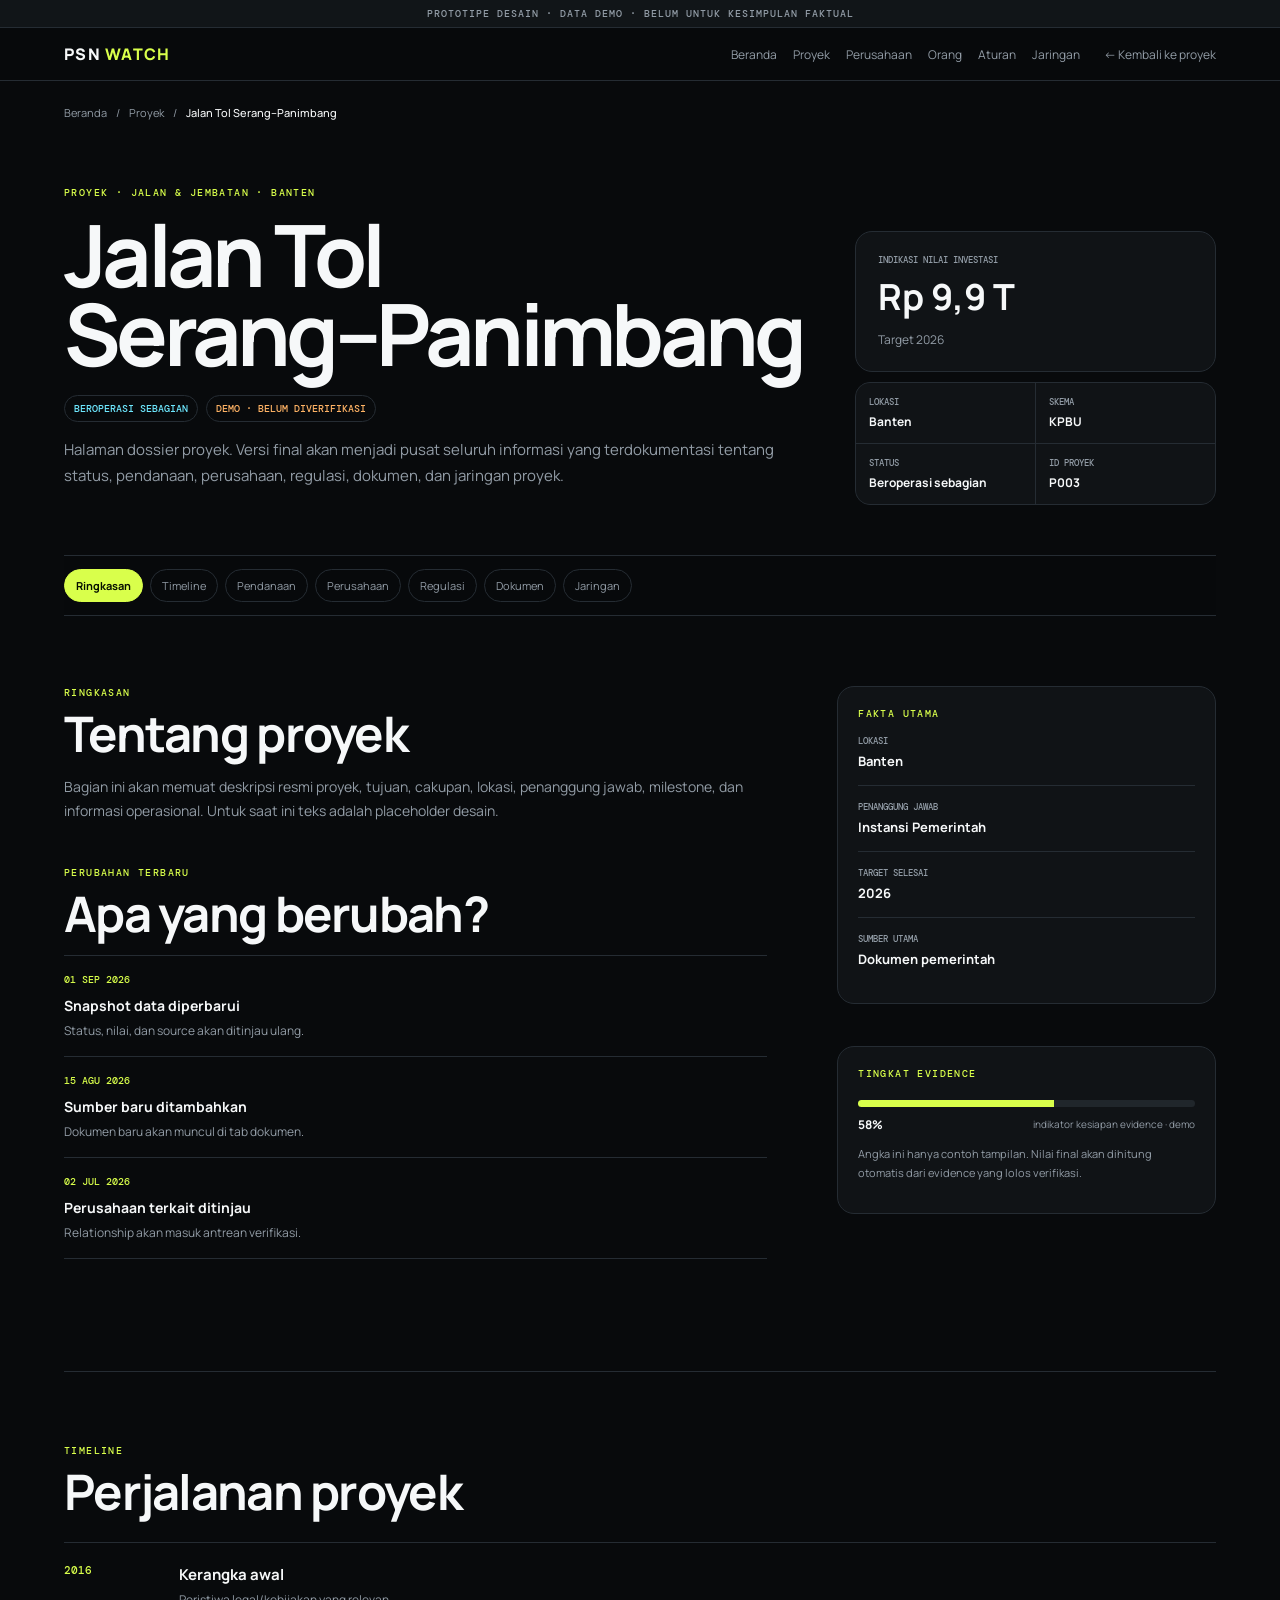
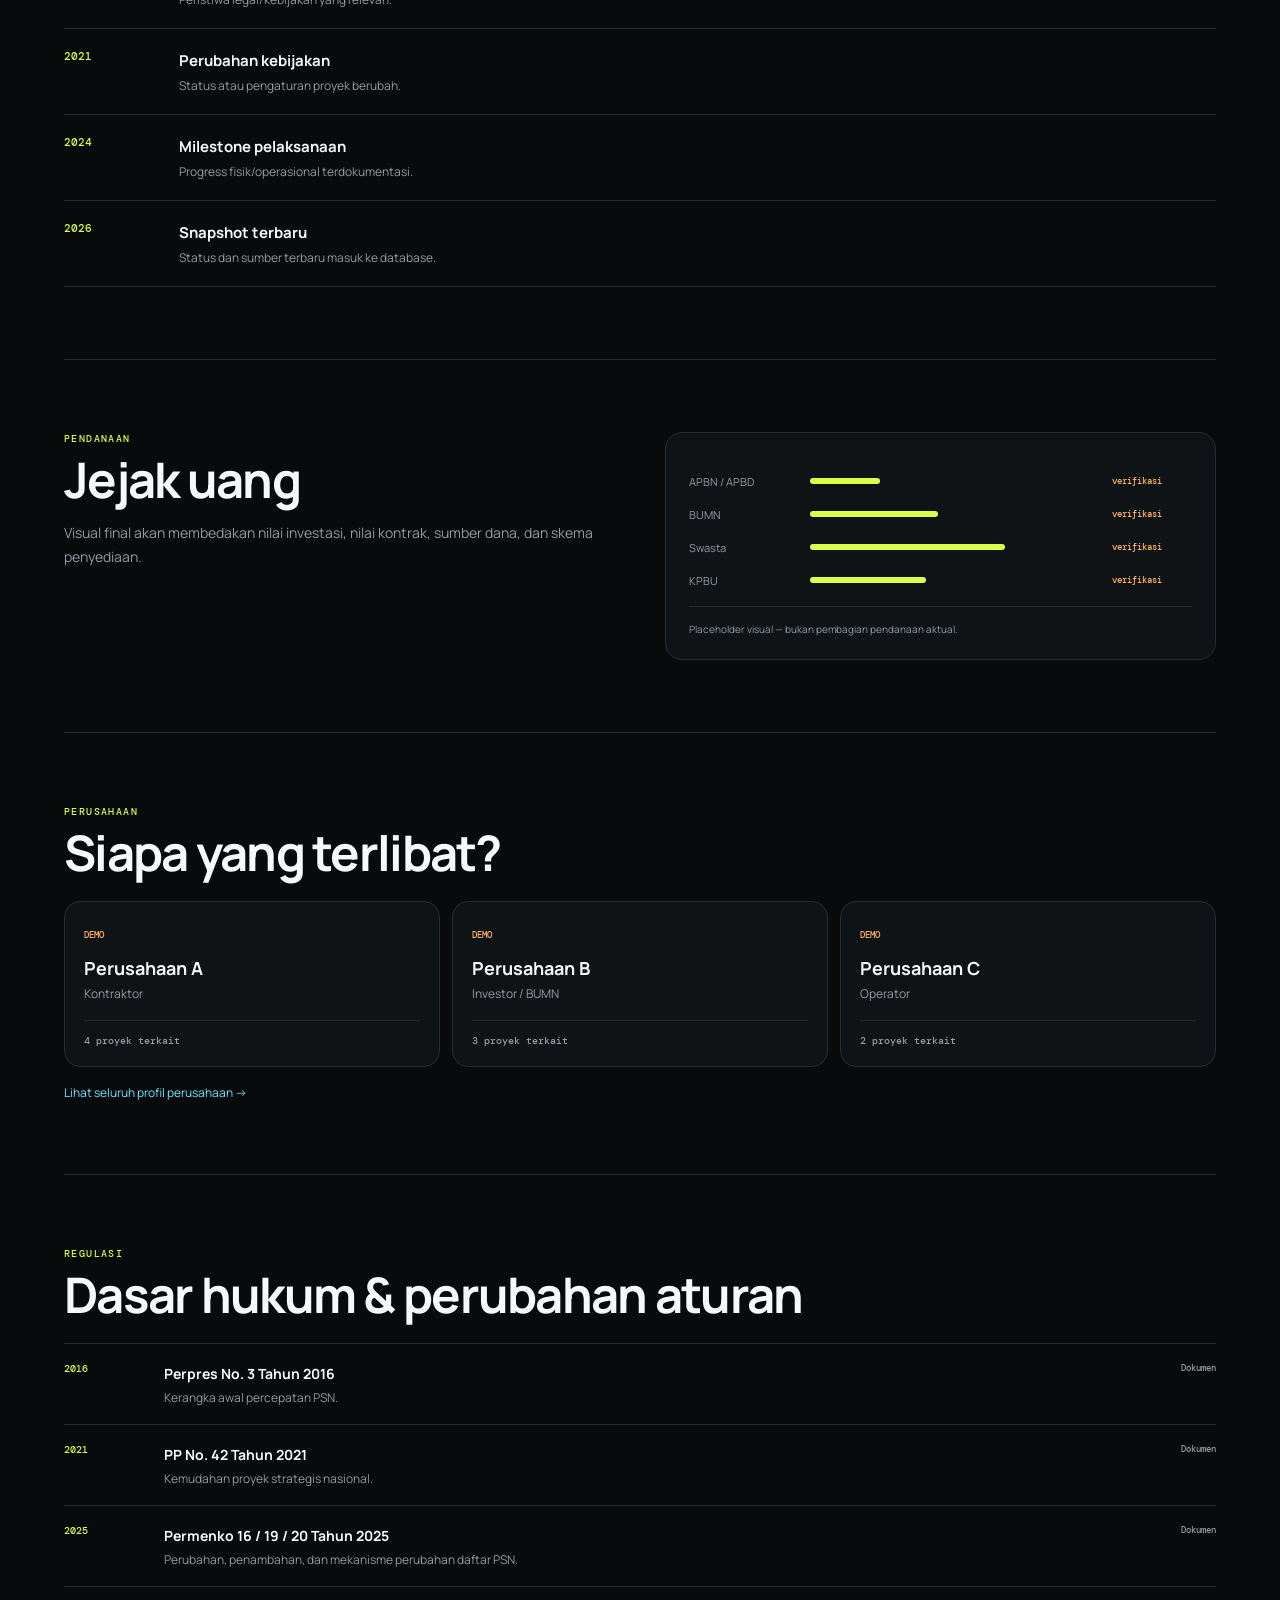
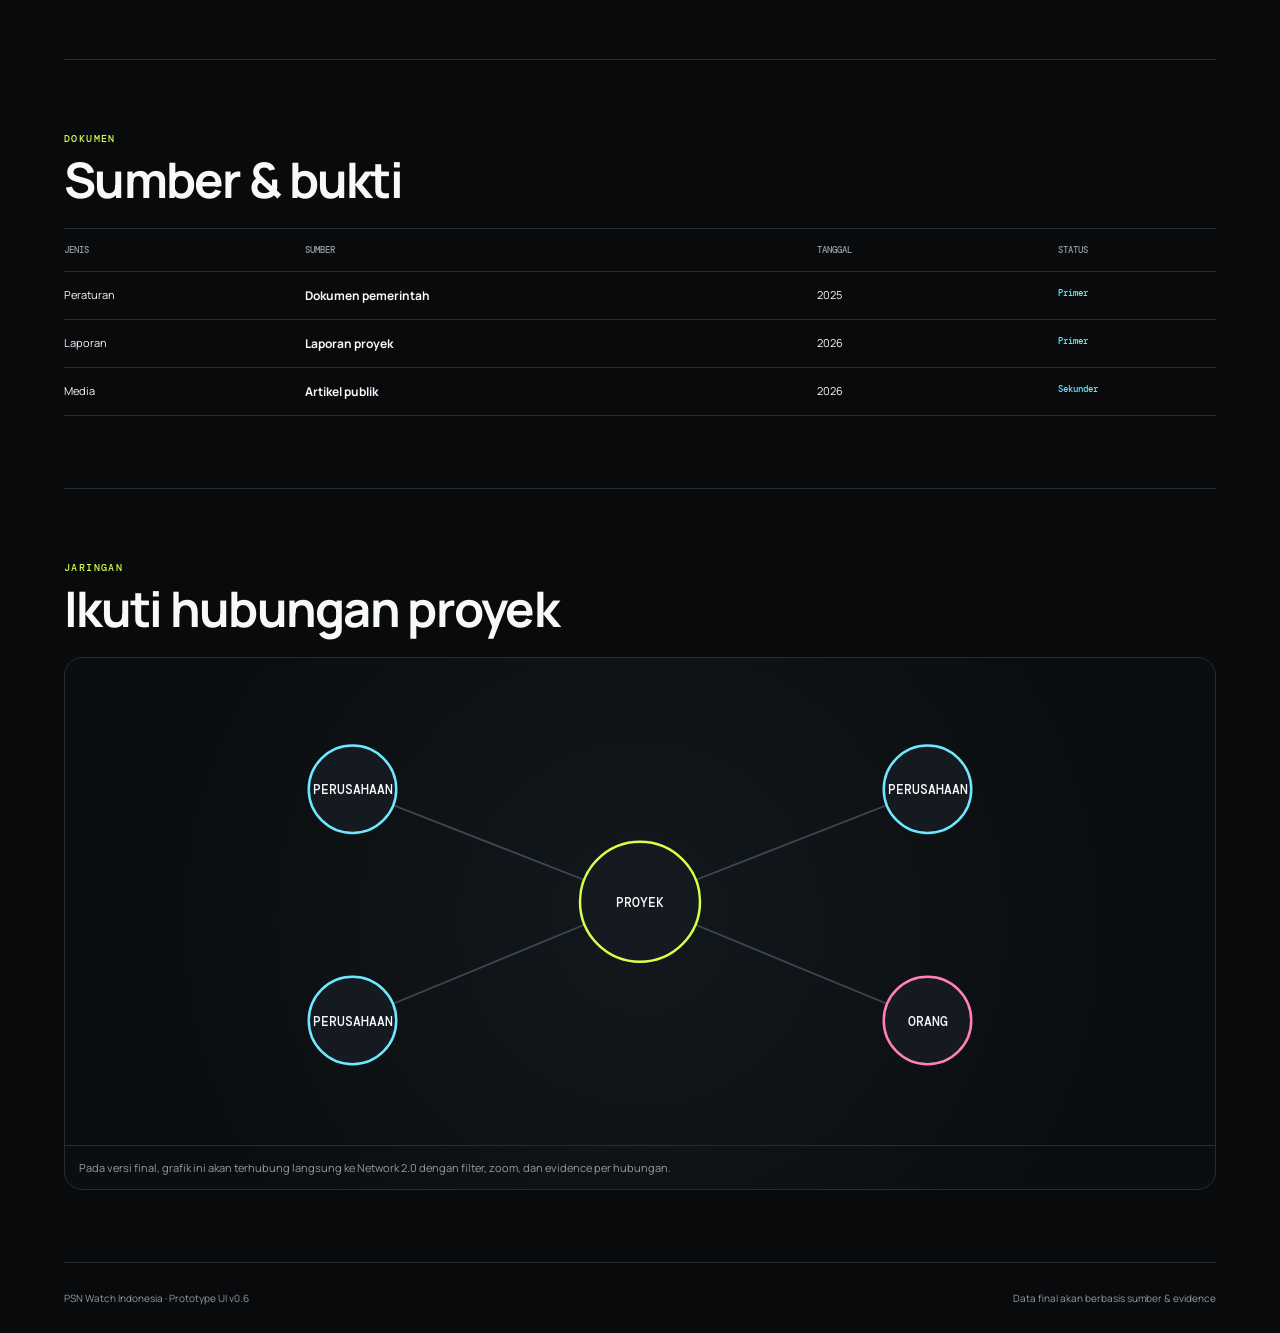
==== index.html @ a349ef34 "Add files via upload" ====
<!doctype html>
<html lang="id">
<head>
<meta charset="utf-8"><meta name="viewport" content="width=device-width,initial-scale=1">
<title>PSN Watch — Detail Proyek</title>
<link rel="stylesheet" href="styles.css">
</head>
<body>
<div class="demo-bar">PROTOTIPE DESAIN · DATA DEMO · BELUM UNTUK KESIMPULAN FAKTUAL</div>
<header class="topbar">
  <a class="brand" href="index.html">PSN <span>WATCH</span></a>
  <nav><a href="index.html">Beranda</a><a href="index.html#proyek">Proyek</a><a href="index.html#perusahaan">Perusahaan</a><a href="index.html#orang">Orang</a><a href="index.html#aturan">Aturan</a><a href="index.html#jaringan">Jaringan</a></nav>
  <a class="back-link" href="index.html#proyek">← Kembali ke proyek</a>
</header>

<main class="page">
  <div class="breadcrumbs"><a href="index.html">Beranda</a><span>/</span><a href="index.html#proyek">Proyek</a><span>/</span><b>Jalan Tol Serang–Panimbang</b></div>

  <section class="project-hero">
    <div class="project-hero-main">
      <div class="eyebrow">PROYEK · JALAN & JEMBATAN · BANTEN</div>
      <h1>Jalan Tol<br>Serang–Panimbang</h1>
      <div class="status-row"><span class="status">BEROPERASI SEBAGIAN</span><span class="verified-badge">DEMO · BELUM DIVERIFIKASI</span></div>
      <p>Halaman dossier proyek. Versi final akan menjadi pusat seluruh informasi yang terdokumentasi tentang status, pendanaan, perusahaan, regulasi, dokumen, dan jaringan proyek.</p>
    </div>
    <aside class="hero-side">
      <div class="hero-value"><small>INDIKASI NILAI INVESTASI</small><strong>Rp 9,9 T</strong><span>Target 2026</span></div>
      <div class="hero-mini-grid">
        <div><small>LOKASI</small><b>Banten</b></div>
        <div><small>SKEMA</small><b>KPBU</b></div>
        <div><small>STATUS</small><b>Beroperasi sebagian</b></div>
        <div><small>ID PROYEK</small><b>P003</b></div>
      </div>
    </aside>
  </section>

  <nav class="project-tabs" aria-label="Navigasi proyek">
    <a class="active" href="#ringkasan">Ringkasan</a>
    <a href="#timeline">Timeline</a>
    <a href="#uang">Pendanaan</a>
    <a href="#perusahaan">Perusahaan</a>
    <a href="#aturan">Regulasi</a>
    <a href="#dokumen">Dokumen</a>
    <a href="#jaringan">Jaringan</a>
  </nav>

  <section id="ringkasan" class="content-grid">
    <div>
      <section class="block">
        <div class="section-label">RINGKASAN</div>
        <h2>Tentang proyek</h2>
        <p class="muted">Bagian ini akan memuat deskripsi resmi proyek, tujuan, cakupan, lokasi, penanggung jawab, milestone, dan informasi operasional. Untuk saat ini teks adalah placeholder desain.</p>
      </section>
      <section class="block">
        <div class="section-label">PERUBAHAN TERBARU</div>
        <h2>Apa yang berubah?</h2>
        <div class="changes">
          <article><div class="date">01 SEP 2026</div><b>Snapshot data diperbarui</b><p>Status, nilai, dan source akan ditinjau ulang.</p></article>
          <article><div class="date">15 AGU 2026</div><b>Sumber baru ditambahkan</b><p>Dokumen baru akan muncul di tab dokumen.</p></article>
          <article><div class="date">02 JUL 2026</div><b>Perusahaan terkait ditinjau</b><p>Relationship akan masuk antrean verifikasi.</p></article>
        </div>
      </section>
    </div>
    <aside class="side-column">
      <section class="block compact">
        <div class="section-label">FAKTA UTAMA</div>
        <div class="fact"><small>LOKASI</small><b>Banten</b></div>
        <div class="fact"><small>PENANGGUNG JAWAB</small><b>Instansi Pemerintah</b></div>
        <div class="fact"><small>TARGET SELESAI</small><b>2026</b></div>
        <div class="fact"><small>SUMBER UTAMA</small><b>Dokumen pemerintah</b></div>
      </section>
      <section class="block compact">
        <div class="section-label">TINGKAT EVIDENCE</div>
        <div class="evidence-meter"><span style="width:58%"></span></div>
        <div class="meter-row"><b>58%</b><small>indikator kesiapan evidence · demo</small></div>
        <p class="muted tiny">Angka ini hanya contoh tampilan. Nilai final akan dihitung otomatis dari evidence yang lolos verifikasi.</p>
      </section>
    </aside>
  </section>

  <section id="timeline" class="wide-block">
    <div class="section-label">TIMELINE</div><h2>Perjalanan proyek</h2>
    <div class="timeline">
      <article><span>2016</span><div><b>Kerangka awal</b><p>Peristiwa legal/kebijakan yang relevan.</p></div></article>
      <article><span>2021</span><div><b>Perubahan kebijakan</b><p>Status atau pengaturan proyek berubah.</p></div></article>
      <article><span>2024</span><div><b>Milestone pelaksanaan</b><p>Progress fisik/operasional terdokumentasi.</p></div></article>
      <article><span>2026</span><div><b>Snapshot terbaru</b><p>Status dan sumber terbaru masuk ke database.</p></div></article>
    </div>
  </section>

  <section id="uang" class="wide-block two-col">
    <div><div class="section-label">PENDANAAN</div><h2>Jejak uang</h2><p class="muted">Visual final akan membedakan nilai investasi, nilai kontrak, sumber dana, dan skema penyediaan.</p></div>
    <div class="funding-card">
      <div class="funding-row"><span>APBN / APBD</span><i style="width:24%"></i><b>verifikasi</b></div>
      <div class="funding-row"><span>BUMN</span><i style="width:44%"></i><b>verifikasi</b></div>
      <div class="funding-row"><span>Swasta</span><i style="width:67%"></i><b>verifikasi</b></div>
      <div class="funding-row"><span>KPBU</span><i style="width:40%"></i><b>verifikasi</b></div>
      <div class="small-note">Placeholder visual — bukan pembagian pendanaan aktual.</div>
    </div>
  </section>

  <section id="perusahaan" class="wide-block">
    <div class="section-label">PERUSAHAAN</div><h2>Siapa yang terlibat?</h2>
    <div class="entity-grid">
      <article class="entity"><span>DEMO</span><h3>Perusahaan A</h3><p>Kontraktor</p><b>4 proyek terkait</b></article>
      <article class="entity"><span>DEMO</span><h3>Perusahaan B</h3><p>Investor / BUMN</p><b>3 proyek terkait</b></article>
      <article class="entity"><span>DEMO</span><h3>Perusahaan C</h3><p>Operator</p><b>2 proyek terkait</b></article>
    </div>
    <a class="inline-link" href="index.html#perusahaan">Lihat seluruh profil perusahaan →</a>
  </section>

  <section id="aturan" class="wide-block">
    <div class="section-label">REGULASI</div><h2>Dasar hukum & perubahan aturan</h2>
    <div class="law-list">
      <article><span>2016</span><div><b>Perpres No. 3 Tahun 2016</b><p>Kerangka awal percepatan PSN.</p></div><em>Dokumen</em></article>
      <article><span>2021</span><div><b>PP No. 42 Tahun 2021</b><p>Kemudahan proyek strategis nasional.</p></div><em>Dokumen</em></article>
      <article><span>2025</span><div><b>Permenko 16 / 19 / 20 Tahun 2025</b><p>Perubahan, penambahan, dan mekanisme perubahan daftar PSN.</p></div><em>Dokumen</em></article>
    </div>
  </section>

  <section id="dokumen" class="wide-block">
    <div class="section-label">DOKUMEN</div><h2>Sumber & bukti</h2>
    <div class="doc-table">
      <div class="doc-row head"><span>JENIS</span><span>SUMBER</span><span>TANGGAL</span><span>STATUS</span></div>
      <div class="doc-row"><span>Peraturan</span><b>Dokumen pemerintah</b><span>2025</span><em>Primer</em></div>
      <div class="doc-row"><span>Laporan</span><b>Laporan proyek</b><span>2026</span><em>Primer</em></div>
      <div class="doc-row"><span>Media</span><b>Artikel publik</b><span>2026</span><em>Sekunder</em></div>
    </div>
  </section>

  <section id="jaringan" class="wide-block">
    <div class="section-label">JARINGAN</div><h2>Ikuti hubungan proyek</h2>
    <div class="network-mini">
      <svg viewBox="0 0 920 390">
        <line x1="460" y1="195" x2="230" y2="105"/><line x1="460" y1="195" x2="690" y2="105"/>
        <line x1="460" y1="195" x2="230" y2="290"/><line x1="460" y1="195" x2="690" y2="290"/>
        <circle class="n project" cx="460" cy="195" r="48"/><circle class="n company" cx="230" cy="105" r="35"/><circle class="n company" cx="690" cy="105" r="35"/><circle class="n company" cx="230" cy="290" r="35"/><circle class="n person" cx="690" cy="290" r="35"/>
        <text x="460" y="199">PROYEK</text><text x="230" y="109">PERUSAHAAN</text><text x="690" y="109">PERUSAHAAN</text><text x="230" y="294">PERUSAHAAN</text><text x="690" y="294">ORANG</text>
      </svg>
      <div class="network-caption">Pada versi final, grafik ini akan terhubung langsung ke Network 2.0 dengan filter, zoom, dan evidence per hubungan.</div>
    </div>
  </section>
</main>

<footer><span>PSN Watch Indonesia · Prototype UI v0.6</span><span>Data final akan berbasis sumber & evidence</span></footer>

<script>
document.querySelectorAll('.project-tabs a').forEach(a=>a.addEventListener('click',()=>document.querySelectorAll('.project-tabs a').forEach(x=>x.classList.remove('active')));
</script>
</body>
</html>
---- styles.css ----
@import url('https://fonts.googleapis.com/css2?family=DM+Mono:wght@400;500&family=Manrope:wght@400;500;600;700;800&display=swap');
:root{--bg:#080a0c;--panel:#101316;--panel2:#15191d;--text:#f6f8f9;--muted:#929ca6;--line:#252c33;--accent:#d9ff4b;--cyan:#6ee8ff;--orange:#ffb365;--pink:#ff81b8}
*{box-sizing:border-box}html{scroll-behavior:smooth}body{margin:0;background:var(--bg);color:var(--text);font-family:Manrope,system-ui,sans-serif}.demo-bar{text-align:center;padding:7px 12px;background:#111518;color:var(--muted);font:500 10px "DM Mono",monospace;letter-spacing:.1em;border-bottom:1px solid var(--line)}
a{color:inherit;text-decoration:none}.topbar{position:sticky;top:0;z-index:30;display:flex;align-items:center;gap:24px;padding:15px 5vw;border-bottom:1px solid var(--line);background:rgba(8,10,12,.95);backdrop-filter:blur(12px)}.brand{font-weight:800;letter-spacing:.08em;margin-right:auto}.brand span{color:var(--accent)}nav{display:flex;gap:16px;color:var(--muted);font-size:12px}.back-link{color:var(--muted);font-size:12px}.back-link:hover{color:var(--text)}
.page{max-width:1280px;margin:0 auto;padding:0 5vw}.breadcrumbs{display:flex;gap:9px;align-items:center;padding:24px 0;color:var(--muted);font-size:11px}.breadcrumbs b{color:var(--text);font-weight:500}
.eyebrow,.section-label{font:500 10px "DM Mono",monospace;letter-spacing:.14em;color:var(--accent);text-transform:uppercase}.project-hero{display:grid;grid-template-columns:1.35fr .65fr;gap:40px;padding:42px 0 50px;border-bottom:1px solid var(--line)}.project-hero h1{font-size:clamp(48px,7vw,86px);line-height:.92;letter-spacing:-.055em;margin:16px 0 22px}.project-hero-main>p{max-width:720px;color:var(--muted);line-height:1.75;font-size:15px}.status-row{display:flex;gap:8px;flex-wrap:wrap}.status,.verified-badge{padding:6px 9px;border:1px solid var(--line);border-radius:999px;font:500 10px "DM Mono",monospace}.status{color:var(--cyan)}.verified-badge{color:var(--orange)}.hero-side{align-self:end}.hero-value{background:var(--panel);border:1px solid var(--line);padding:22px;border-radius:17px}.hero-value small,.hero-mini-grid small{display:block;color:var(--muted);font:500 9px "DM Mono",monospace}.hero-value strong{display:block;font-size:36px;margin:6px 0}.hero-value span{color:var(--muted);font-size:12px}.hero-mini-grid{display:grid;grid-template-columns:1fr 1fr;gap:1px;margin-top:10px;background:var(--line);border:1px solid var(--line);border-radius:15px;overflow:hidden}.hero-mini-grid div{background:var(--panel);padding:13px}.hero-mini-grid b{display:block;margin-top:5px;font-size:12px}
.project-tabs{position:sticky;top:56px;z-index:20;display:flex;gap:7px;overflow:auto;padding:13px 0;background:rgba(8,10,12,.94);border-bottom:1px solid var(--line);backdrop-filter:blur(10px)}.project-tabs a{padding:8px 11px;border:1px solid var(--line);border-radius:999px;color:var(--muted);font-size:11px;white-space:nowrap}.project-tabs a:hover,.project-tabs a.active{background:var(--accent);border-color:var(--accent);color:#071000;font-weight:700}
.content-grid{display:grid;grid-template-columns:1.3fr .7fr;gap:70px;padding:70px 0;border-bottom:1px solid var(--line)}.block{margin-bottom:42px}.block h2,.wide-block h2{font-size:clamp(29px,4vw,49px);line-height:1;letter-spacing:-.035em;margin:10px 0 17px}.muted{color:var(--muted);line-height:1.75;font-size:14px}.compact{border:1px solid var(--line);background:var(--panel);border-radius:17px;padding:20px}.fact{padding:15px 0;border-bottom:1px solid var(--line)}.fact:last-child{border-bottom:0}.fact small{display:block;color:var(--muted);font:500 9px "DM Mono",monospace}.fact b{display:block;margin-top:5px;font-size:13px}.evidence-meter{height:7px;background:#20262b;border-radius:999px;overflow:hidden;margin-top:20px}.evidence-meter span{display:block;height:100%;background:var(--accent)}.meter-row{display:flex;justify-content:space-between;align-items:center;margin-top:9px}.meter-row b{font-size:12px}.meter-row small{color:var(--muted);font-size:10px}.tiny{font-size:11px}
.changes{border-top:1px solid var(--line)}.changes article{padding:17px 0;border-bottom:1px solid var(--line)}.date{font:500 10px "DM Mono",monospace;color:var(--accent);margin-bottom:8px}.changes b{font-size:14px}.changes p{margin:6px 0 0;color:var(--muted);font-size:12px}
.wide-block{padding:72px 0;border-bottom:1px solid var(--line)}.two-col{display:grid;grid-template-columns:1fr 1fr;gap:50px}.timeline{border-top:1px solid var(--line);margin-top:26px}.timeline article{display:grid;grid-template-columns:95px 1fr;gap:20px;padding:20px 0;border-bottom:1px solid var(--line)}.timeline article>span{color:var(--accent);font:500 11px "DM Mono",monospace}.timeline b{font-size:15px}.timeline p{color:var(--muted);font-size:12px;margin:6px 0 0}
.funding-card{border:1px solid var(--line);background:var(--panel);border-radius:17px;padding:23px}.funding-row{display:grid;grid-template-columns:110px 1fr 80px;align-items:center;gap:11px;margin:18px 0;font-size:11px}.funding-row span{color:var(--muted)}.funding-row i{height:6px;background:var(--accent);border-radius:99px}.funding-row b{color:var(--orange);font:500 9px "DM Mono",monospace}.small-note{padding-top:15px;border-top:1px solid var(--line);color:var(--muted);font-size:10px}
.entity-grid{display:grid;grid-template-columns:repeat(3,1fr);gap:12px;margin-top:24px}.entity{border:1px solid var(--line);background:var(--panel);border-radius:16px;padding:19px}.entity>span{color:var(--orange);font:500 9px "DM Mono",monospace}.entity h3{font-size:18px;margin:13px 0 5px}.entity p{color:var(--muted);font-size:12px;margin:0}.entity>b{display:block;margin-top:18px;padding-top:13px;border-top:1px solid var(--line);font:500 10px "DM Mono",monospace;color:var(--muted)}.inline-link{display:inline-block;margin-top:17px;color:var(--cyan);font-size:12px}
.law-list{border-top:1px solid var(--line);margin-top:24px}.law-list article{display:grid;grid-template-columns:80px 1fr auto;gap:20px;padding:18px 0;border-bottom:1px solid var(--line);align-items:start}.law-list article>span{color:var(--accent);font:500 10px "DM Mono",monospace}.law-list b{font-size:14px}.law-list p{color:var(--muted);font-size:12px;margin:5px 0 0}.law-list em{font:500 9px "DM Mono",monospace;color:var(--muted);font-style:normal}
.doc-table{margin-top:24px;border-top:1px solid var(--line)}.doc-row{display:grid;grid-template-columns:1fr 2.2fr 1fr .7fr;gap:15px;padding:15px 0;border-bottom:1px solid var(--line);font-size:11px}.doc-row.head{font:500 9px "DM Mono",monospace;color:var(--muted)}.doc-row b{font-size:12px}.doc-row em{font:500 9px "DM Mono",monospace;color:var(--cyan);font-style:normal}
.network-mini{margin-top:24px;position:relative;background:radial-gradient(circle at center,#13181d,#0b0e10 72%);border:1px solid var(--line);border-radius:18px;overflow:hidden}.network-mini svg{width:100%;display:block}.network-mini line{stroke:#3b464f;stroke-width:1.5}.network-mini .n{fill:#141a1f;stroke-width:2}.network-mini .project{stroke:var(--accent)}.network-mini .company{stroke:var(--cyan)}.network-mini .person{stroke:var(--pink)}.network-mini text{fill:var(--text);text-anchor:middle;font:500 10px "DM Mono",monospace}.network-caption{border-top:1px solid var(--line);padding:14px;color:var(--muted);font-size:11px}
footer{display:flex;justify-content:space-between;gap:20px;padding:28px 5vw;color:var(--muted);font-size:10px}
dialog{width:min(900px,92vw)}
@media(max-width:1000px){nav{display:none}.project-hero,.content-grid,.two-col{grid-template-columns:1fr}.entity-grid{grid-template-columns:1fr 1fr}.hero-side{max-width:620px}}
@media(max-width:680px){.topbar{padding:14px 4vw}.page{padding:0 4vw}.project-hero h1{font-size:54px}.hero-mini-grid{grid-template-columns:1fr 1fr}.entity-grid{grid-template-columns:1fr}.law-list article{grid-template-columns:65px 1fr}.law-list em{display:none}.doc-row{grid-template-columns:1fr 1.6fr .7fr}.doc-row span:last-of-type,.doc-row em{display:none}.timeline article{grid-template-columns:65px 1fr}footer{flex-direction:column}.project-tabs{top:52px}}
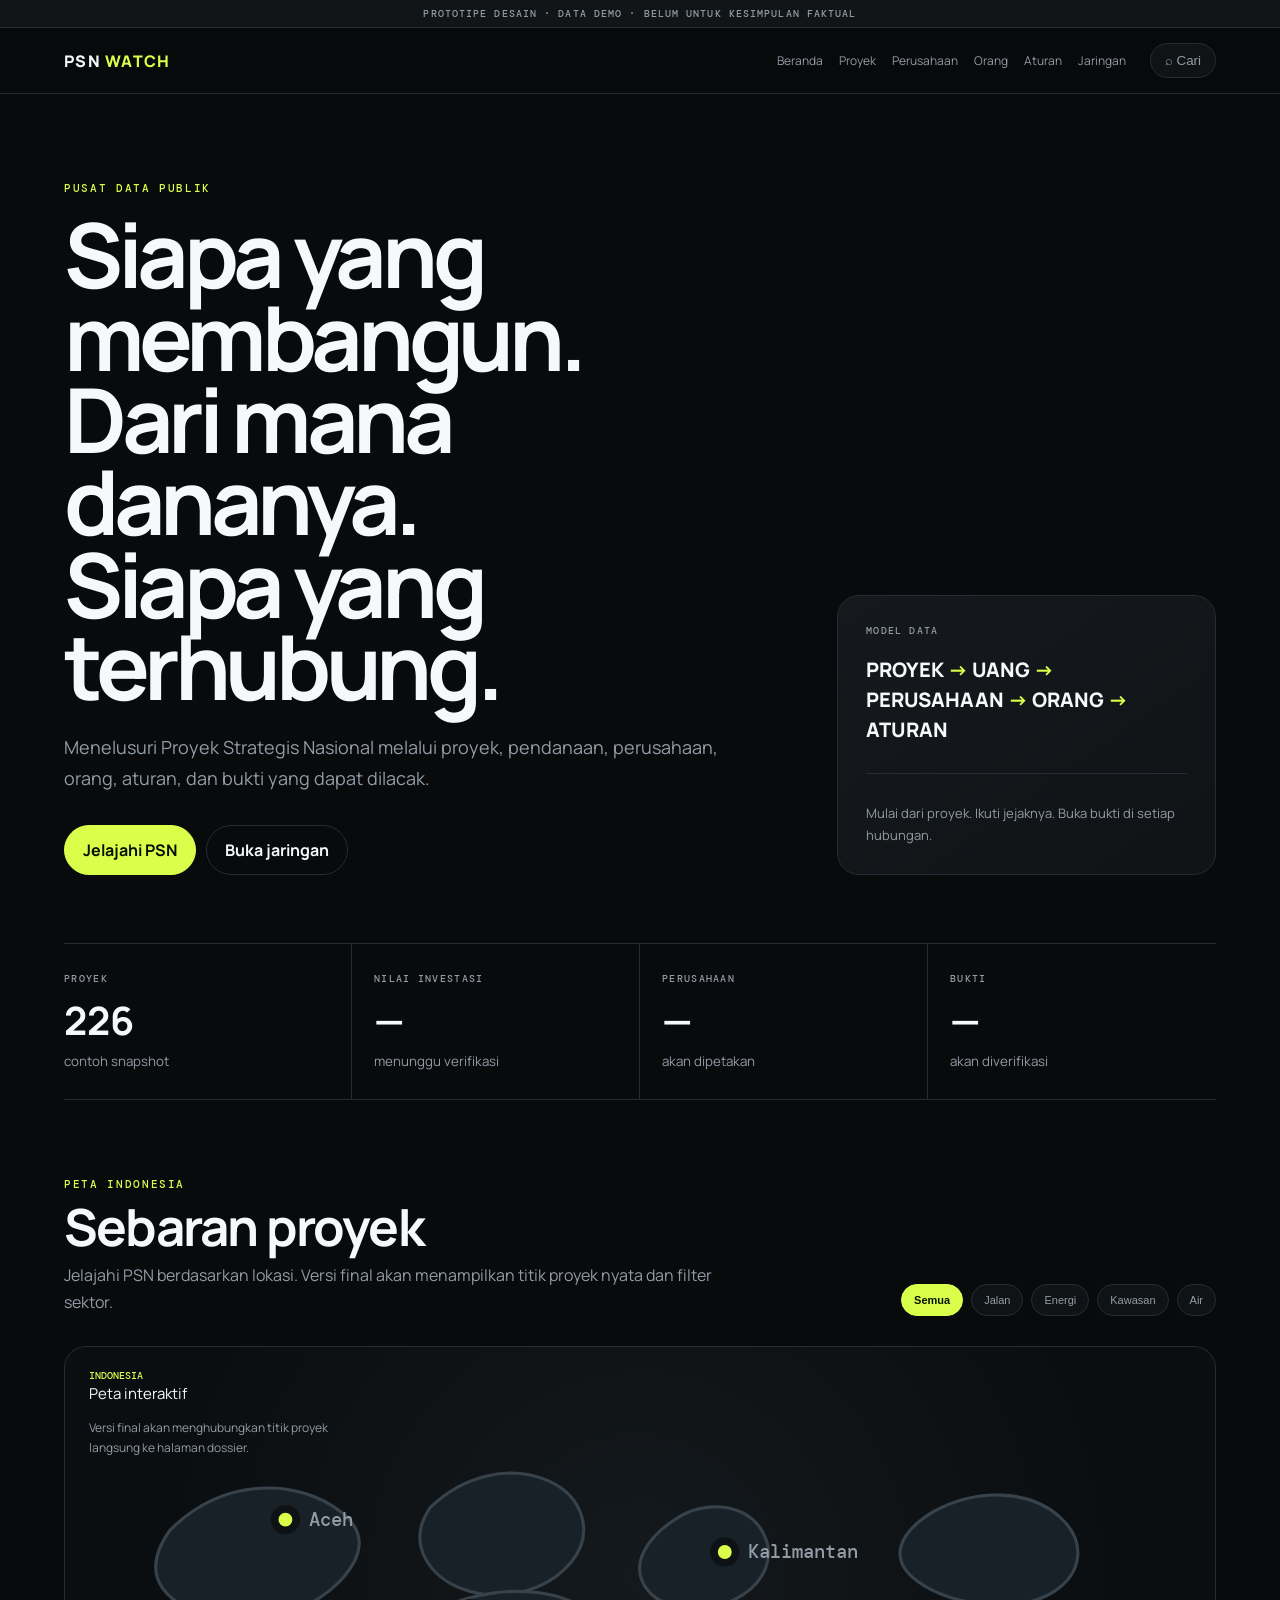
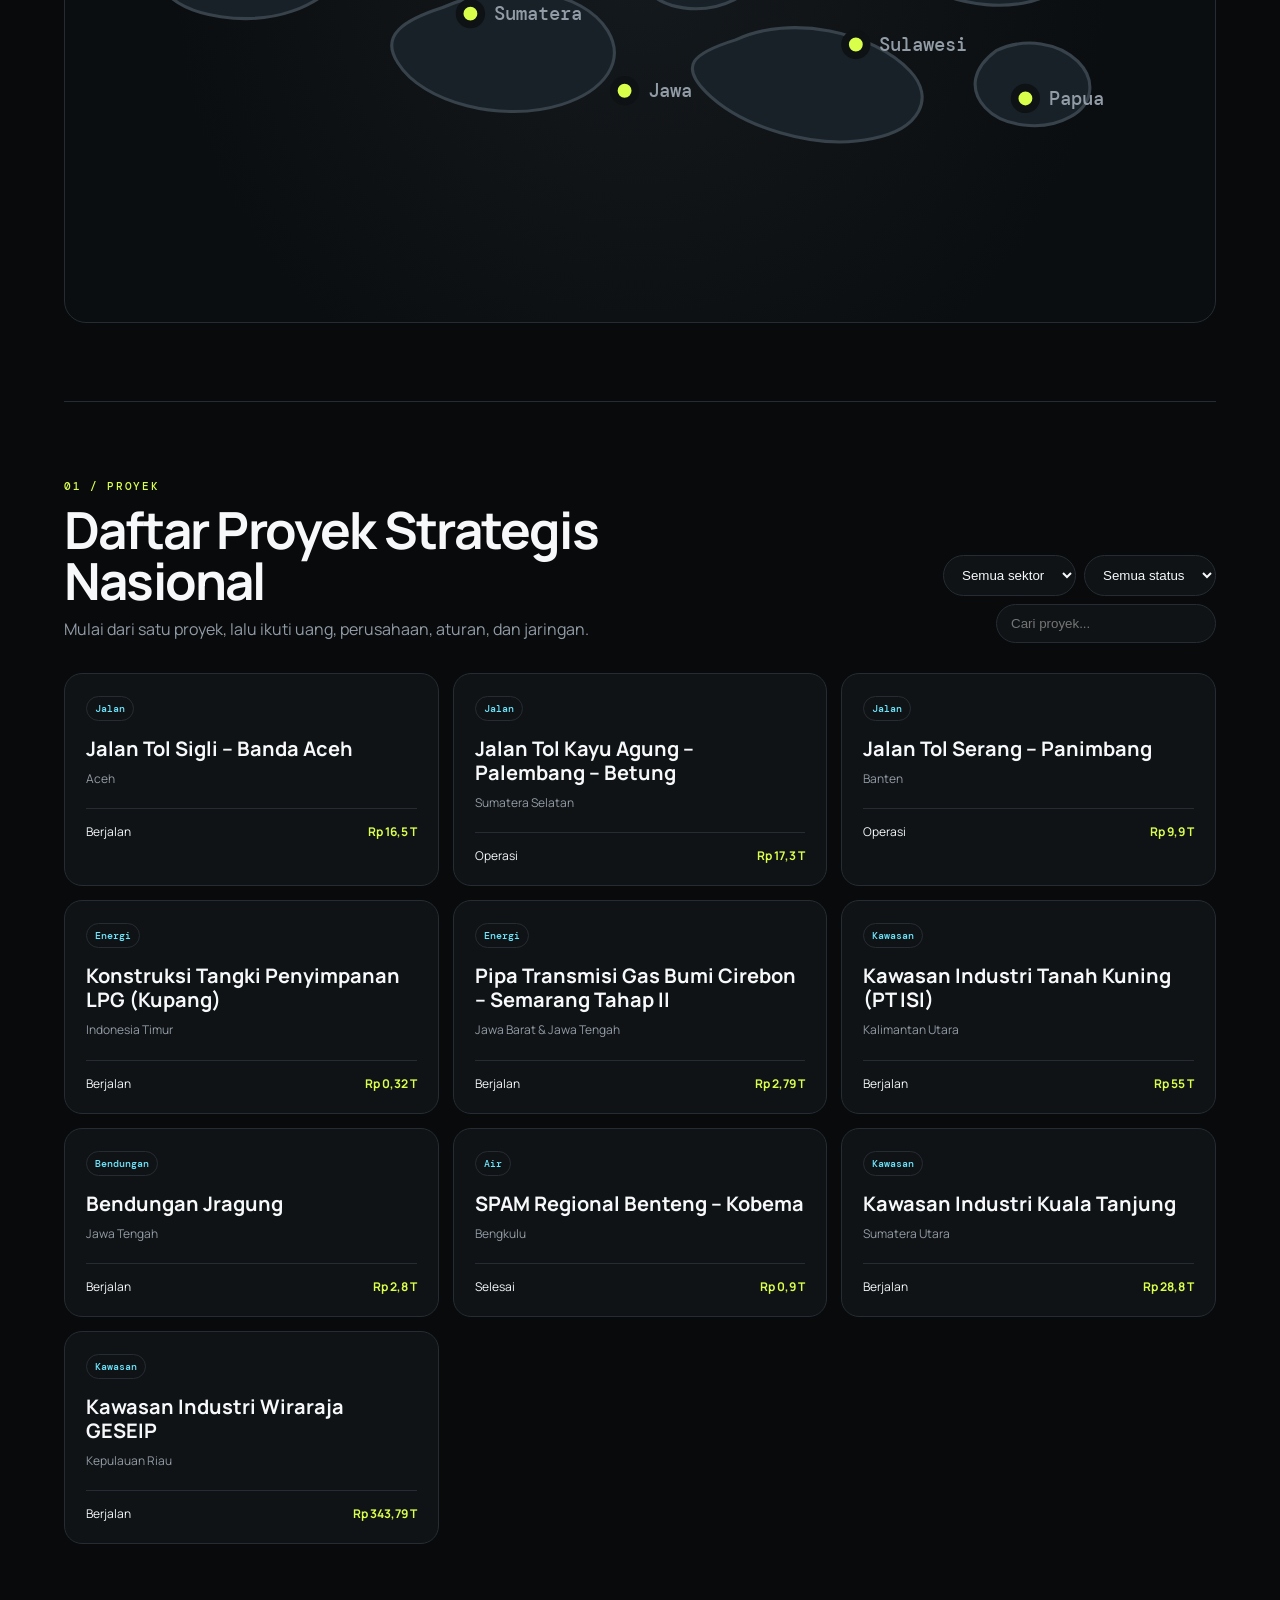
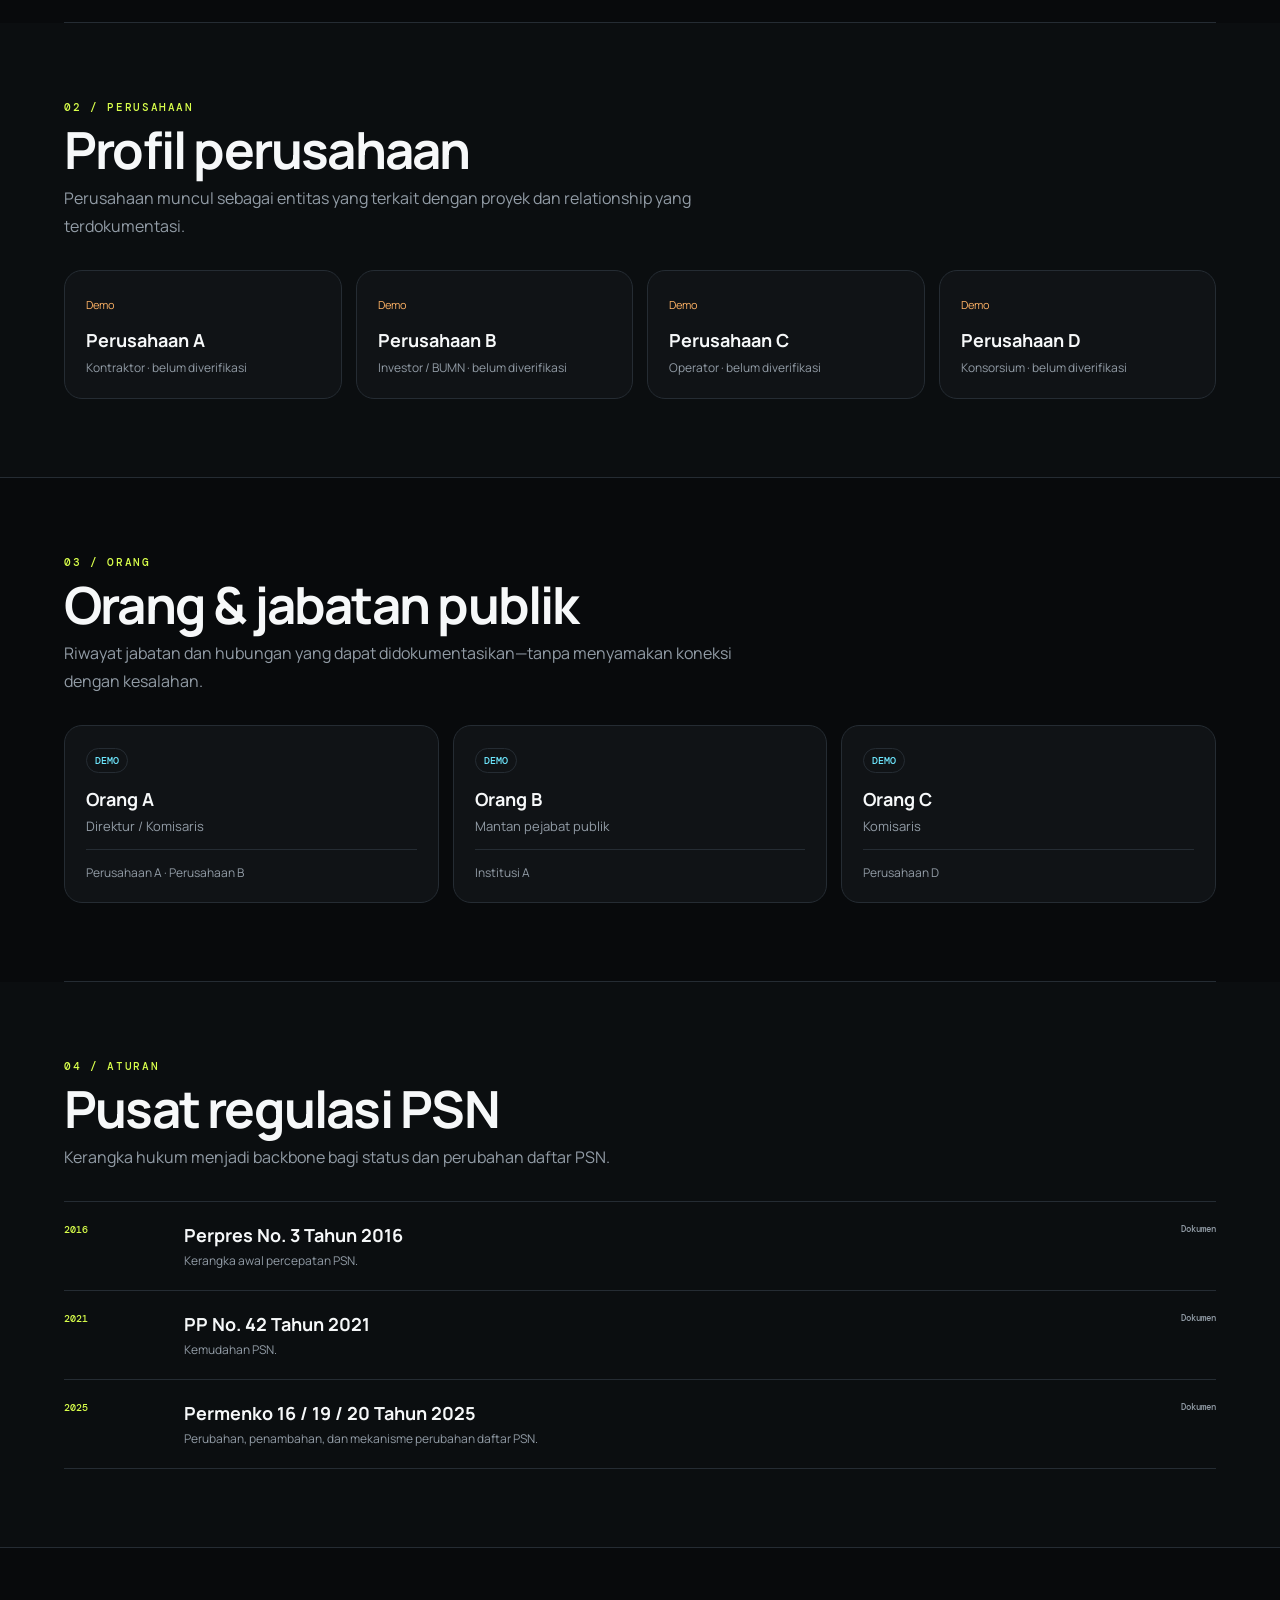
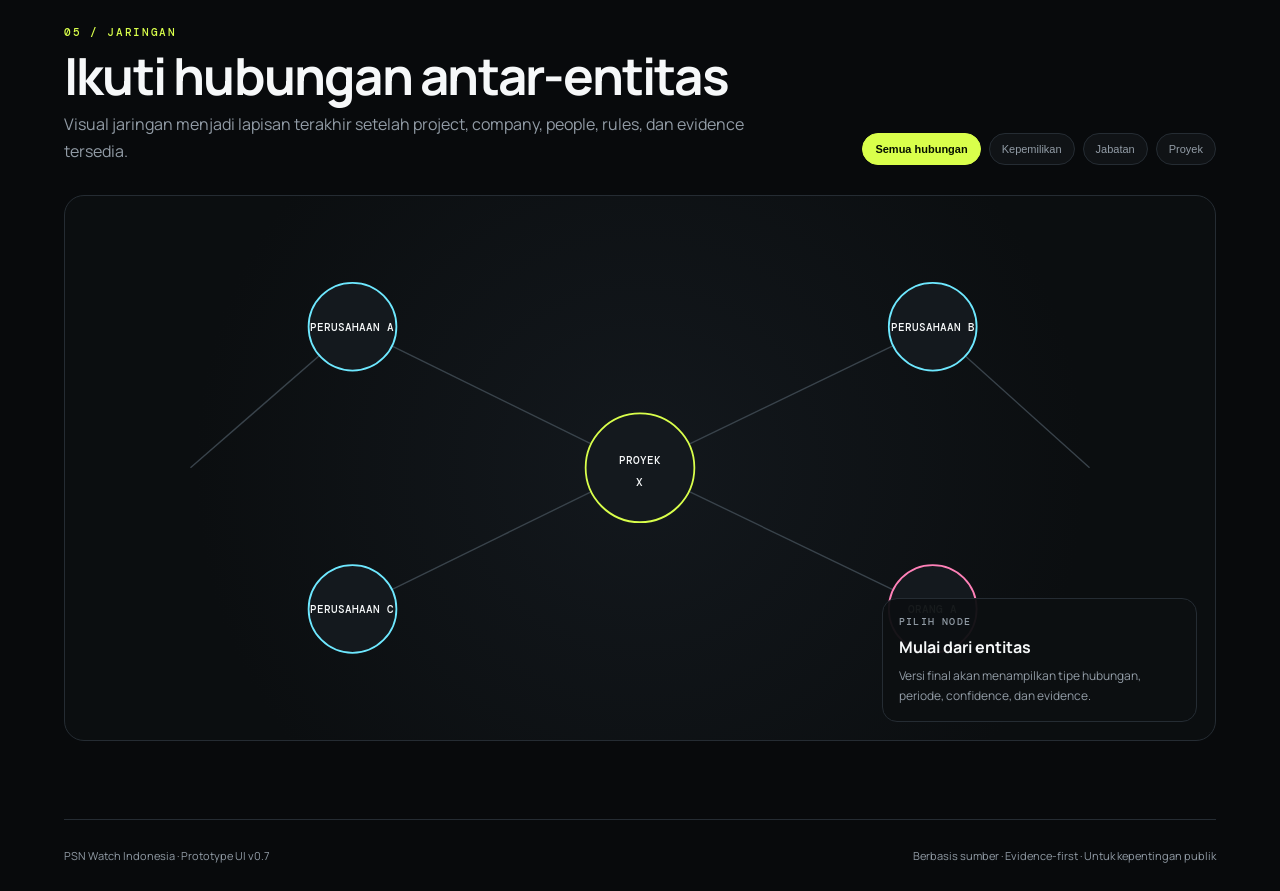
==== commit ab99808a: "Add files via upload" ====
--- a/index.html
+++ b/index.html
@@ -2,150 +2,101 @@
 <html lang="id">
 <head>
 <meta charset="utf-8"><meta name="viewport" content="width=device-width,initial-scale=1">
-<title>PSN Watch — Detail Proyek</title>
+<title>PSN Watch Indonesia</title>
+<meta name="description" content="Pusat data publik untuk menelusuri Proyek Strategis Nasional Indonesia.">
 <link rel="stylesheet" href="styles.css">
 </head>
 <body>
 <div class="demo-bar">PROTOTIPE DESAIN · DATA DEMO · BELUM UNTUK KESIMPULAN FAKTUAL</div>
 <header class="topbar">
   <a class="brand" href="index.html">PSN <span>WATCH</span></a>
-  <nav><a href="index.html">Beranda</a><a href="index.html#proyek">Proyek</a><a href="index.html#perusahaan">Perusahaan</a><a href="index.html#orang">Orang</a><a href="index.html#aturan">Aturan</a><a href="index.html#jaringan">Jaringan</a></nav>
-  <a class="back-link" href="index.html#proyek">← Kembali ke proyek</a>
+  <nav>
+    <a href="#beranda">Beranda</a><a href="#proyek">Proyek</a><a href="#perusahaan">Perusahaan</a>
+    <a href="#orang">Orang</a><a href="#aturan">Aturan</a><a href="#jaringan">Jaringan</a>
+  </nav>
+  <button id="searchOpen" class="search-btn">⌕ <span>Cari</span></button>
 </header>
 
-<main class="page">
-  <div class="breadcrumbs"><a href="index.html">Beranda</a><span>/</span><a href="index.html#proyek">Proyek</a><span>/</span><b>Jalan Tol Serang–Panimbang</b></div>
+<main id="beranda">
+<section class="hero">
+  <div class="hero-copy">
+    <div class="eyebrow">PUSAT DATA PUBLIK</div>
+    <h1>Siapa yang<br>membangun.<br>Dari mana dananya.<br>Siapa yang terhubung.</h1>
+    <p>Menelusuri Proyek Strategis Nasional melalui proyek, pendanaan, perusahaan, orang, aturan, dan bukti yang dapat dilacak.</p>
+    <div class="hero-actions"><a class="button primary" href="#proyek">Jelajahi PSN</a><a class="button secondary" href="#jaringan">Buka jaringan</a></div>
+  </div>
+  <div class="hero-card">
+    <div class="mini-label">MODEL DATA</div>
+    <div class="flow">PROYEK <i>→</i> UANG <i>→</i> PERUSAHAAN <i>→</i> ORANG <i>→</i> ATURAN</div>
+    <div class="hero-line"></div>
+    <div class="hero-note">Mulai dari proyek. Ikuti jejaknya. Buka bukti di setiap hubungan.</div>
+  </div>
+</section>
 
-  <section class="project-hero">
-    <div class="project-hero-main">
-      <div class="eyebrow">PROYEK · JALAN & JEMBATAN · BANTEN</div>
-      <h1>Jalan Tol<br>Serang–Panimbang</h1>
-      <div class="status-row"><span class="status">BEROPERASI SEBAGIAN</span><span class="verified-badge">DEMO · BELUM DIVERIFIKASI</span></div>
-      <p>Halaman dossier proyek. Versi final akan menjadi pusat seluruh informasi yang terdokumentasi tentang status, pendanaan, perusahaan, regulasi, dokumen, dan jaringan proyek.</p>
-    </div>
-    <aside class="hero-side">
-      <div class="hero-value"><small>INDIKASI NILAI INVESTASI</small><strong>Rp 9,9 T</strong><span>Target 2026</span></div>
-      <div class="hero-mini-grid">
-        <div><small>LOKASI</small><b>Banten</b></div>
-        <div><small>SKEMA</small><b>KPBU</b></div>
-        <div><small>STATUS</small><b>Beroperasi sebagian</b></div>
-        <div><small>ID PROYEK</small><b>P003</b></div>
-      </div>
-    </aside>
-  </section>
+<section class="stats">
+  <div><span>PROYEK</span><strong>226</strong><small>contoh snapshot</small></div>
+  <div><span>NILAI INVESTASI</span><strong>—</strong><small>menunggu verifikasi</small></div>
+  <div><span>PERUSAHAAN</span><strong>—</strong><small>akan dipetakan</small></div>
+  <div><span>BUKTI</span><strong>—</strong><small>akan diverifikasi</small></div>
+</section>
 
-  <nav class="project-tabs" aria-label="Navigasi proyek">
-    <a class="active" href="#ringkasan">Ringkasan</a>
-    <a href="#timeline">Timeline</a>
-    <a href="#uang">Pendanaan</a>
-    <a href="#perusahaan">Perusahaan</a>
-    <a href="#aturan">Regulasi</a>
-    <a href="#dokumen">Dokumen</a>
-    <a href="#jaringan">Jaringan</a>
-  </nav>
+<section class="section map-section">
+  <div class="section-head"><div><div class="eyebrow">PETA INDONESIA</div><h2>Sebaran proyek</h2><p>Jelajahi PSN berdasarkan lokasi. Versi final akan menampilkan titik proyek nyata dan filter sektor.</p></div>
+  <div class="map-filters"><button class="chip active">Semua</button><button class="chip">Jalan</button><button class="chip">Energi</button><button class="chip">Kawasan</button><button class="chip">Air</button></div></div>
+  <div class="map-card">
+    <div class="map-copy"><div class="map-stat"><b>INDONESIA</b><span>Peta interaktif</span></div><div class="map-hint">Versi final akan menghubungkan titik proyek langsung ke halaman dossier.</div></div>
+    <svg class="map-svg" viewBox="0 0 720 360">
+      <path class="island" d="M55 106c36-36 84-33 111-12 18 14 13 29 2 42-18 20-45 31-80 26-34-5-55-25-33-56z"/>
+      <path class="island" d="M224 91c22-21 52-28 77-17 22 10 30 34 14 53-16 19-46 26-70 17-22-8-37-30-21-53z"/>
+      <path class="island" d="M232 156c43-19 91-11 107 15 12 20-2 39-30 48-38 12-90-1-106-27-12-18 4-28 29-36z"/>
+      <path class="island" d="M381 100c21-15 48-11 58 6 10 17 2 35-18 45-20 10-48 7-58-9-9-15 2-31 18-42z"/>
+      <path class="island" d="M422 177c36-17 89-5 113 20 17 18 6 38-24 44-38 8-86-8-108-30-17-17-10-25 19-34z"/>
+      <path class="island" d="M550 94c29-16 63-14 82 3 18 16 15 37-4 49-22 14-65 10-88-7-19-14-13-31 10-45z"/>
+      <path class="island" d="M591 184c19-9 41-5 53 7 12 12 10 28-5 36-18 10-44 6-55-6-11-12-8-26 7-37z"/>
+      <g class="map-dot"><circle cx="130" cy="99" r="7"/><text x="145" y="103">Aceh</text></g>
+      <g class="map-dot"><circle cx="250" cy="160" r="7"/><text x="265" y="164">Sumatera</text></g>
+      <g class="map-dot"><circle cx="350" cy="210" r="7"/><text x="365" y="214">Jawa</text></g>
+      <g class="map-dot"><circle cx="415" cy="120" r="7"/><text x="430" y="124">Kalimantan</text></g>
+      <g class="map-dot"><circle cx="500" cy="180" r="7"/><text x="515" y="184">Sulawesi</text></g>
+      <g class="map-dot"><circle cx="610" cy="215" r="7"/><text x="625" y="219">Papua</text></g>
+    </svg>
+  </div>
+</section>
 
-  <section id="ringkasan" class="content-grid">
-    <div>
-      <section class="block">
-        <div class="section-label">RINGKASAN</div>
-        <h2>Tentang proyek</h2>
-        <p class="muted">Bagian ini akan memuat deskripsi resmi proyek, tujuan, cakupan, lokasi, penanggung jawab, milestone, dan informasi operasional. Untuk saat ini teks adalah placeholder desain.</p>
-      </section>
-      <section class="block">
-        <div class="section-label">PERUBAHAN TERBARU</div>
-        <h2>Apa yang berubah?</h2>
-        <div class="changes">
-          <article><div class="date">01 SEP 2026</div><b>Snapshot data diperbarui</b><p>Status, nilai, dan source akan ditinjau ulang.</p></article>
-          <article><div class="date">15 AGU 2026</div><b>Sumber baru ditambahkan</b><p>Dokumen baru akan muncul di tab dokumen.</p></article>
-          <article><div class="date">02 JUL 2026</div><b>Perusahaan terkait ditinjau</b><p>Relationship akan masuk antrean verifikasi.</p></article>
-        </div>
-      </section>
-    </div>
-    <aside class="side-column">
-      <section class="block compact">
-        <div class="section-label">FAKTA UTAMA</div>
-        <div class="fact"><small>LOKASI</small><b>Banten</b></div>
-        <div class="fact"><small>PENANGGUNG JAWAB</small><b>Instansi Pemerintah</b></div>
-        <div class="fact"><small>TARGET SELESAI</small><b>2026</b></div>
-        <div class="fact"><small>SUMBER UTAMA</small><b>Dokumen pemerintah</b></div>
-      </section>
-      <section class="block compact">
-        <div class="section-label">TINGKAT EVIDENCE</div>
-        <div class="evidence-meter"><span style="width:58%"></span></div>
-        <div class="meter-row"><b>58%</b><small>indikator kesiapan evidence · demo</small></div>
-        <p class="muted tiny">Angka ini hanya contoh tampilan. Nilai final akan dihitung otomatis dari evidence yang lolos verifikasi.</p>
-      </section>
-    </aside>
-  </section>
+<section class="section" id="proyek">
+  <div class="section-head">
+    <div><div class="eyebrow">01 / PROYEK</div><h2>Daftar Proyek Strategis Nasional</h2><p>Mulai dari satu proyek, lalu ikuti uang, perusahaan, aturan, dan jaringan.</p></div>
+    <div class="filters"><select id="sectorFilter"><option value="">Semua sektor</option><option>Jalan</option><option>Energi</option><option>Kawasan</option><option>Air</option><option>Bendungan</option></select><select id="statusFilter"><option value="">Semua status</option><option>Berjalan</option><option>Operasi</option><option>Selesai</option></select><input id="projectSearch" placeholder="Cari proyek..."></div>
+  </div>
+  <div id="projectGrid" class="project-grid"></div>
+</section>
 
-  <section id="timeline" class="wide-block">
-    <div class="section-label">TIMELINE</div><h2>Perjalanan proyek</h2>
-    <div class="timeline">
-      <article><span>2016</span><div><b>Kerangka awal</b><p>Peristiwa legal/kebijakan yang relevan.</p></div></article>
-      <article><span>2021</span><div><b>Perubahan kebijakan</b><p>Status atau pengaturan proyek berubah.</p></div></article>
-      <article><span>2024</span><div><b>Milestone pelaksanaan</b><p>Progress fisik/operasional terdokumentasi.</p></div></article>
-      <article><span>2026</span><div><b>Snapshot terbaru</b><p>Status dan sumber terbaru masuk ke database.</p></div></article>
-    </div>
-  </section>
+<section class="section alt" id="perusahaan">
+  <div class="section-head"><div><div class="eyebrow">02 / PERUSAHAAN</div><h2>Profil perusahaan</h2><p>Perusahaan muncul sebagai entitas yang terkait dengan proyek dan relationship yang terdokumentasi.</p></div></div>
+  <div class="company-grid"><div class="company-card"><span class="company-type">Demo</span><h3>Perusahaan A</h3><div class="meta">Kontraktor · belum diverifikasi</div></div><div class="company-card"><span class="company-type">Demo</span><h3>Perusahaan B</h3><div class="meta">Investor / BUMN · belum diverifikasi</div></div><div class="company-card"><span class="company-type">Demo</span><h3>Perusahaan C</h3><div class="meta">Operator · belum diverifikasi</div></div><div class="company-card"><span class="company-type">Demo</span><h3>Perusahaan D</h3><div class="meta">Konsorsium · belum diverifikasi</div></div></div>
+</section>
 
-  <section id="uang" class="wide-block two-col">
-    <div><div class="section-label">PENDANAAN</div><h2>Jejak uang</h2><p class="muted">Visual final akan membedakan nilai investasi, nilai kontrak, sumber dana, dan skema penyediaan.</p></div>
-    <div class="funding-card">
-      <div class="funding-row"><span>APBN / APBD</span><i style="width:24%"></i><b>verifikasi</b></div>
-      <div class="funding-row"><span>BUMN</span><i style="width:44%"></i><b>verifikasi</b></div>
-      <div class="funding-row"><span>Swasta</span><i style="width:67%"></i><b>verifikasi</b></div>
-      <div class="funding-row"><span>KPBU</span><i style="width:40%"></i><b>verifikasi</b></div>
-      <div class="small-note">Placeholder visual — bukan pembagian pendanaan aktual.</div>
-    </div>
-  </section>
+<section class="section" id="orang">
+  <div class="section-head"><div><div class="eyebrow">03 / ORANG</div><h2>Orang & jabatan publik</h2><p>Riwayat jabatan dan hubungan yang dapat didokumentasikan—tanpa menyamakan koneksi dengan kesalahan.</p></div></div>
+  <div class="people-grid"><div class="person-card"><span class="tag">DEMO</span><h3>Orang A</h3><div class="role">Direktur / Komisaris</div><div class="linkline">Perusahaan A · Perusahaan B</div></div><div class="person-card"><span class="tag">DEMO</span><h3>Orang B</h3><div class="role">Mantan pejabat publik</div><div class="linkline">Institusi A</div></div><div class="person-card"><span class="tag">DEMO</span><h3>Orang C</h3><div class="role">Komisaris</div><div class="linkline">Perusahaan D</div></div></div>
+</section>
 
-  <section id="perusahaan" class="wide-block">
-    <div class="section-label">PERUSAHAAN</div><h2>Siapa yang terlibat?</h2>
-    <div class="entity-grid">
-      <article class="entity"><span>DEMO</span><h3>Perusahaan A</h3><p>Kontraktor</p><b>4 proyek terkait</b></article>
-      <article class="entity"><span>DEMO</span><h3>Perusahaan B</h3><p>Investor / BUMN</p><b>3 proyek terkait</b></article>
-      <article class="entity"><span>DEMO</span><h3>Perusahaan C</h3><p>Operator</p><b>2 proyek terkait</b></article>
-    </div>
-    <a class="inline-link" href="index.html#perusahaan">Lihat seluruh profil perusahaan →</a>
-  </section>
+<section class="section alt" id="aturan">
+  <div class="section-head"><div><div class="eyebrow">04 / ATURAN</div><h2>Pusat regulasi PSN</h2><p>Kerangka hukum menjadi backbone bagi status dan perubahan daftar PSN.</p></div></div>
+  <div class="rule-timeline"><div class="rule"><span>2016</span><div><b>Perpres No. 3 Tahun 2016</b><small>Kerangka awal percepatan PSN.</small></div><em>Dokumen</em></div><div class="rule"><span>2021</span><div><b>PP No. 42 Tahun 2021</b><small>Kemudahan PSN.</small></div><em>Dokumen</em></div><div class="rule"><span>2025</span><div><b>Permenko 16 / 19 / 20 Tahun 2025</b><small>Perubahan, penambahan, dan mekanisme perubahan daftar PSN.</small></div><em>Dokumen</em></div></div>
+</section>
 
-  <section id="aturan" class="wide-block">
-    <div class="section-label">REGULASI</div><h2>Dasar hukum & perubahan aturan</h2>
-    <div class="law-list">
-      <article><span>2016</span><div><b>Perpres No. 3 Tahun 2016</b><p>Kerangka awal percepatan PSN.</p></div><em>Dokumen</em></article>
-      <article><span>2021</span><div><b>PP No. 42 Tahun 2021</b><p>Kemudahan proyek strategis nasional.</p></div><em>Dokumen</em></article>
-      <article><span>2025</span><div><b>Permenko 16 / 19 / 20 Tahun 2025</b><p>Perubahan, penambahan, dan mekanisme perubahan daftar PSN.</p></div><em>Dokumen</em></article>
-    </div>
-  </section>
-
-  <section id="dokumen" class="wide-block">
-    <div class="section-label">DOKUMEN</div><h2>Sumber & bukti</h2>
-    <div class="doc-table">
-      <div class="doc-row head"><span>JENIS</span><span>SUMBER</span><span>TANGGAL</span><span>STATUS</span></div>
-      <div class="doc-row"><span>Peraturan</span><b>Dokumen pemerintah</b><span>2025</span><em>Primer</em></div>
-      <div class="doc-row"><span>Laporan</span><b>Laporan proyek</b><span>2026</span><em>Primer</em></div>
-      <div class="doc-row"><span>Media</span><b>Artikel publik</b><span>2026</span><em>Sekunder</em></div>
-    </div>
-  </section>
-
-  <section id="jaringan" class="wide-block">
-    <div class="section-label">JARINGAN</div><h2>Ikuti hubungan proyek</h2>
-    <div class="network-mini">
-      <svg viewBox="0 0 920 390">
-        <line x1="460" y1="195" x2="230" y2="105"/><line x1="460" y1="195" x2="690" y2="105"/>
-        <line x1="460" y1="195" x2="230" y2="290"/><line x1="460" y1="195" x2="690" y2="290"/>
-        <circle class="n project" cx="460" cy="195" r="48"/><circle class="n company" cx="230" cy="105" r="35"/><circle class="n company" cx="690" cy="105" r="35"/><circle class="n company" cx="230" cy="290" r="35"/><circle class="n person" cx="690" cy="290" r="35"/>
-        <text x="460" y="199">PROYEK</text><text x="230" y="109">PERUSAHAAN</text><text x="690" y="109">PERUSAHAAN</text><text x="230" y="294">PERUSAHAAN</text><text x="690" y="294">ORANG</text>
-      </svg>
-      <div class="network-caption">Pada versi final, grafik ini akan terhubung langsung ke Network 2.0 dengan filter, zoom, dan evidence per hubungan.</div>
-    </div>
-  </section>
+<section class="section" id="jaringan">
+  <div class="section-head"><div><div class="eyebrow">05 / JARINGAN</div><h2>Ikuti hubungan antar-entitas</h2><p>Visual jaringan menjadi lapisan terakhir setelah project, company, people, rules, dan evidence tersedia.</p></div><div class="graph-tools"><button class="chip active">Semua hubungan</button><button class="chip">Kepemilikan</button><button class="chip">Jabatan</button><button class="chip">Proyek</button></div></div>
+  <div class="network-canvas"><svg viewBox="0 0 1100 520"><g class="edge-lines"><line x1="550" y1="260" x2="275" y2="125"/><line x1="550" y1="260" x2="830" y2="125"/><line x1="550" y1="260" x2="275" y2="395"/><line x1="550" y1="260" x2="830" y2="395"/><line x1="275" y1="125" x2="120" y2="260"/><line x1="830" y1="125" x2="980" y2="260"/></g>
+    <g class="node project"><circle cx="550" cy="260" r="52"/><text x="550" y="256">PROYEK</text><text x="550" y="277">X</text></g><g class="node company"><circle cx="275" cy="125" r="42"/><text x="275" y="129">PERUSAHAAN A</text></g><g class="node company"><circle cx="830" cy="125" r="42"/><text x="830" y="129">PERUSAHAAN B</text></g><g class="node company"><circle cx="275" cy="395" r="42"/><text x="275" y="399">PERUSAHAAN C</text></g><g class="node person"><circle cx="830" cy="395" r="42"/><text x="830" y="399">ORANG A</text></g>
+  </svg><div class="node-inspector"><div class="mini-label">PILIH NODE</div><b>Mulai dari entitas</b><p>Versi final akan menampilkan tipe hubungan, periode, confidence, dan evidence.</p></div></div>
+</section>
 </main>
 
-<footer><span>PSN Watch Indonesia · Prototype UI v0.6</span><span>Data final akan berbasis sumber & evidence</span></footer>
+<footer><span>PSN Watch Indonesia · Prototype UI v0.7</span><span>Berbasis sumber · Evidence-first · Untuk kepentingan publik</span></footer>
 
-<script>
-document.querySelectorAll('.project-tabs a').forEach(a=>a.addEventListener('click',()=>document.querySelectorAll('.project-tabs a').forEach(x=>x.classList.remove('active')));
-</script>
+<dialog id="searchDialog"><div class="dialog-inner"><button id="closeSearch" class="close">×</button><div class="eyebrow">PENCARIAN GLOBAL</div><h2>Cari di PSN Watch</h2><input id="globalSearch" class="global-search" placeholder="Proyek, perusahaan, orang, aturan..."><div id="searchResults" class="results"></div></div></dialog>
+<script src="app.js"></script>
 </body>
-</html>
+</html>
--- a/styles.css
+++ b/styles.css
@@ -1,19 +1,20 @@
 @import url('https://fonts.googleapis.com/css2?family=DM+Mono:wght@400;500&family=Manrope:wght@400;500;600;700;800&display=swap');
-:root{--bg:#080a0c;--panel:#101316;--panel2:#15191d;--text:#f6f8f9;--muted:#929ca6;--line:#252c33;--accent:#d9ff4b;--cyan:#6ee8ff;--orange:#ffb365;--pink:#ff81b8}
-*{box-sizing:border-box}html{scroll-behavior:smooth}body{margin:0;background:var(--bg);color:var(--text);font-family:Manrope,system-ui,sans-serif}.demo-bar{text-align:center;padding:7px 12px;background:#111518;color:var(--muted);font:500 10px "DM Mono",monospace;letter-spacing:.1em;border-bottom:1px solid var(--line)}
-a{color:inherit;text-decoration:none}.topbar{position:sticky;top:0;z-index:30;display:flex;align-items:center;gap:24px;padding:15px 5vw;border-bottom:1px solid var(--line);background:rgba(8,10,12,.95);backdrop-filter:blur(12px)}.brand{font-weight:800;letter-spacing:.08em;margin-right:auto}.brand span{color:var(--accent)}nav{display:flex;gap:16px;color:var(--muted);font-size:12px}.back-link{color:var(--muted);font-size:12px}.back-link:hover{color:var(--text)}
-.page{max-width:1280px;margin:0 auto;padding:0 5vw}.breadcrumbs{display:flex;gap:9px;align-items:center;padding:24px 0;color:var(--muted);font-size:11px}.breadcrumbs b{color:var(--text);font-weight:500}
-.eyebrow,.section-label{font:500 10px "DM Mono",monospace;letter-spacing:.14em;color:var(--accent);text-transform:uppercase}.project-hero{display:grid;grid-template-columns:1.35fr .65fr;gap:40px;padding:42px 0 50px;border-bottom:1px solid var(--line)}.project-hero h1{font-size:clamp(48px,7vw,86px);line-height:.92;letter-spacing:-.055em;margin:16px 0 22px}.project-hero-main>p{max-width:720px;color:var(--muted);line-height:1.75;font-size:15px}.status-row{display:flex;gap:8px;flex-wrap:wrap}.status,.verified-badge{padding:6px 9px;border:1px solid var(--line);border-radius:999px;font:500 10px "DM Mono",monospace}.status{color:var(--cyan)}.verified-badge{color:var(--orange)}.hero-side{align-self:end}.hero-value{background:var(--panel);border:1px solid var(--line);padding:22px;border-radius:17px}.hero-value small,.hero-mini-grid small{display:block;color:var(--muted);font:500 9px "DM Mono",monospace}.hero-value strong{display:block;font-size:36px;margin:6px 0}.hero-value span{color:var(--muted);font-size:12px}.hero-mini-grid{display:grid;grid-template-columns:1fr 1fr;gap:1px;margin-top:10px;background:var(--line);border:1px solid var(--line);border-radius:15px;overflow:hidden}.hero-mini-grid div{background:var(--panel);padding:13px}.hero-mini-grid b{display:block;margin-top:5px;font-size:12px}
-.project-tabs{position:sticky;top:56px;z-index:20;display:flex;gap:7px;overflow:auto;padding:13px 0;background:rgba(8,10,12,.94);border-bottom:1px solid var(--line);backdrop-filter:blur(10px)}.project-tabs a{padding:8px 11px;border:1px solid var(--line);border-radius:999px;color:var(--muted);font-size:11px;white-space:nowrap}.project-tabs a:hover,.project-tabs a.active{background:var(--accent);border-color:var(--accent);color:#071000;font-weight:700}
-.content-grid{display:grid;grid-template-columns:1.3fr .7fr;gap:70px;padding:70px 0;border-bottom:1px solid var(--line)}.block{margin-bottom:42px}.block h2,.wide-block h2{font-size:clamp(29px,4vw,49px);line-height:1;letter-spacing:-.035em;margin:10px 0 17px}.muted{color:var(--muted);line-height:1.75;font-size:14px}.compact{border:1px solid var(--line);background:var(--panel);border-radius:17px;padding:20px}.fact{padding:15px 0;border-bottom:1px solid var(--line)}.fact:last-child{border-bottom:0}.fact small{display:block;color:var(--muted);font:500 9px "DM Mono",monospace}.fact b{display:block;margin-top:5px;font-size:13px}.evidence-meter{height:7px;background:#20262b;border-radius:999px;overflow:hidden;margin-top:20px}.evidence-meter span{display:block;height:100%;background:var(--accent)}.meter-row{display:flex;justify-content:space-between;align-items:center;margin-top:9px}.meter-row b{font-size:12px}.meter-row small{color:var(--muted);font-size:10px}.tiny{font-size:11px}
-.changes{border-top:1px solid var(--line)}.changes article{padding:17px 0;border-bottom:1px solid var(--line)}.date{font:500 10px "DM Mono",monospace;color:var(--accent);margin-bottom:8px}.changes b{font-size:14px}.changes p{margin:6px 0 0;color:var(--muted);font-size:12px}
-.wide-block{padding:72px 0;border-bottom:1px solid var(--line)}.two-col{display:grid;grid-template-columns:1fr 1fr;gap:50px}.timeline{border-top:1px solid var(--line);margin-top:26px}.timeline article{display:grid;grid-template-columns:95px 1fr;gap:20px;padding:20px 0;border-bottom:1px solid var(--line)}.timeline article>span{color:var(--accent);font:500 11px "DM Mono",monospace}.timeline b{font-size:15px}.timeline p{color:var(--muted);font-size:12px;margin:6px 0 0}
-.funding-card{border:1px solid var(--line);background:var(--panel);border-radius:17px;padding:23px}.funding-row{display:grid;grid-template-columns:110px 1fr 80px;align-items:center;gap:11px;margin:18px 0;font-size:11px}.funding-row span{color:var(--muted)}.funding-row i{height:6px;background:var(--accent);border-radius:99px}.funding-row b{color:var(--orange);font:500 9px "DM Mono",monospace}.small-note{padding-top:15px;border-top:1px solid var(--line);color:var(--muted);font-size:10px}
-.entity-grid{display:grid;grid-template-columns:repeat(3,1fr);gap:12px;margin-top:24px}.entity{border:1px solid var(--line);background:var(--panel);border-radius:16px;padding:19px}.entity>span{color:var(--orange);font:500 9px "DM Mono",monospace}.entity h3{font-size:18px;margin:13px 0 5px}.entity p{color:var(--muted);font-size:12px;margin:0}.entity>b{display:block;margin-top:18px;padding-top:13px;border-top:1px solid var(--line);font:500 10px "DM Mono",monospace;color:var(--muted)}.inline-link{display:inline-block;margin-top:17px;color:var(--cyan);font-size:12px}
-.law-list{border-top:1px solid var(--line);margin-top:24px}.law-list article{display:grid;grid-template-columns:80px 1fr auto;gap:20px;padding:18px 0;border-bottom:1px solid var(--line);align-items:start}.law-list article>span{color:var(--accent);font:500 10px "DM Mono",monospace}.law-list b{font-size:14px}.law-list p{color:var(--muted);font-size:12px;margin:5px 0 0}.law-list em{font:500 9px "DM Mono",monospace;color:var(--muted);font-style:normal}
-.doc-table{margin-top:24px;border-top:1px solid var(--line)}.doc-row{display:grid;grid-template-columns:1fr 2.2fr 1fr .7fr;gap:15px;padding:15px 0;border-bottom:1px solid var(--line);font-size:11px}.doc-row.head{font:500 9px "DM Mono",monospace;color:var(--muted)}.doc-row b{font-size:12px}.doc-row em{font:500 9px "DM Mono",monospace;color:var(--cyan);font-style:normal}
-.network-mini{margin-top:24px;position:relative;background:radial-gradient(circle at center,#13181d,#0b0e10 72%);border:1px solid var(--line);border-radius:18px;overflow:hidden}.network-mini svg{width:100%;display:block}.network-mini line{stroke:#3b464f;stroke-width:1.5}.network-mini .n{fill:#141a1f;stroke-width:2}.network-mini .project{stroke:var(--accent)}.network-mini .company{stroke:var(--cyan)}.network-mini .person{stroke:var(--pink)}.network-mini text{fill:var(--text);text-anchor:middle;font:500 10px "DM Mono",monospace}.network-caption{border-top:1px solid var(--line);padding:14px;color:var(--muted);font-size:11px}
-footer{display:flex;justify-content:space-between;gap:20px;padding:28px 5vw;color:var(--muted);font-size:10px}
-dialog{width:min(900px,92vw)}
-@media(max-width:1000px){nav{display:none}.project-hero,.content-grid,.two-col{grid-template-columns:1fr}.entity-grid{grid-template-columns:1fr 1fr}.hero-side{max-width:620px}}
-@media(max-width:680px){.topbar{padding:14px 4vw}.page{padding:0 4vw}.project-hero h1{font-size:54px}.hero-mini-grid{grid-template-columns:1fr 1fr}.entity-grid{grid-template-columns:1fr}.law-list article{grid-template-columns:65px 1fr}.law-list em{display:none}.doc-row{grid-template-columns:1fr 1.6fr .7fr}.doc-row span:last-of-type,.doc-row em{display:none}.timeline article{grid-template-columns:65px 1fr}footer{flex-direction:column}.project-tabs{top:52px}}
+:root{--bg:#080a0c;--panel:#101316;--panel2:#15191d;--text:#f6f8f9;--muted:#929ca6;--line:#252c33;--accent:#d9ff4b;--cyan:#6ee8ff;--orange:#ffb365;--pink:#ff81b8;--purple:#a897ff}
+*{box-sizing:border-box}html{scroll-behavior:smooth}body{margin:0;background:var(--bg);color:var(--text);font-family:Manrope,system-ui,sans-serif}.demo-bar{text-align:center;padding:7px 12px;background:#111518;color:var(--muted);font:500 10px "DM Mono",monospace;letter-spacing:.11em;border-bottom:1px solid var(--line)}
+a{color:inherit;text-decoration:none}.topbar{position:sticky;top:0;z-index:50;display:flex;align-items:center;gap:24px;padding:15px 5vw;border-bottom:1px solid var(--line);background:rgba(8,10,12,.95);backdrop-filter:blur(12px)}.brand{font-weight:800;letter-spacing:.08em;margin-right:auto}.brand span{color:var(--accent)}nav{display:flex;gap:16px;color:var(--muted);font-size:12px}nav a:hover{color:var(--text)}.search-btn{background:var(--panel);border:1px solid var(--line);color:var(--muted);border-radius:999px;padding:9px 14px;cursor:pointer}.back-link{font-size:12px;color:var(--muted)}.back-link:hover{color:var(--text)}
+main{max-width:1380px;margin:0 auto;padding:0 5vw}.hero{display:grid;grid-template-columns:1.3fr .7fr;gap:70px;padding:88px 0 68px;border-bottom:1px solid var(--line)}.eyebrow,.section-label{font:500 11px/1.2 "DM Mono",monospace;letter-spacing:.15em;color:var(--accent);text-transform:uppercase}.hero h1{font-size:clamp(48px,7vw,94px);line-height:.92;letter-spacing:-.06em;margin:18px 0 24px}.hero-copy>p{max-width:780px;color:var(--muted);font-size:18px;line-height:1.75}.hero-actions{display:flex;gap:10px;margin-top:30px}.button{display:inline-flex;padding:13px 18px;border:1px solid var(--line);border-radius:999px;font-weight:700}.button.primary{background:var(--accent);color:#071000;border-color:var(--accent)}.button.secondary:hover{border-color:#4c565f}
+.hero-card,.map-card{background:linear-gradient(145deg,var(--panel2),var(--panel));border:1px solid var(--line);border-radius:22px}.hero-card{align-self:end;padding:28px}.mini-label{font:500 10px "DM Mono",monospace;letter-spacing:.12em;color:var(--muted)}.flow{font-size:20px;font-weight:800;line-height:1.5;margin-top:18px}.flow i{color:var(--accent);font-style:normal}.hero-line{height:1px;background:var(--line);margin:28px 0}.hero-note{color:var(--muted);font-size:13px;line-height:1.7}
+.stats{display:grid;grid-template-columns:repeat(4,1fr);border-bottom:1px solid var(--line)}.stats>div{padding:28px 22px 28px 0;border-right:1px solid var(--line)}.stats>div:not(:first-child){padding-left:22px}.stats>div:last-child{border-right:0}.stats span{display:block;font:500 10px "DM Mono",monospace;color:var(--muted);letter-spacing:.13em}.stats strong{display:block;font-size:39px;margin:8px 0 2px}.stats small{color:var(--muted)}
+.section{padding:78px 0;border-bottom:1px solid var(--line)}.section.alt{margin-left:-5vw;margin-right:-5vw;padding-left:5vw;padding-right:5vw;background:#0b0e10}.section-head{display:flex;align-items:end;justify-content:space-between;gap:30px;margin-bottom:30px}.section-head h2,.wide-block h2{font-size:clamp(34px,4vw,56px);line-height:1;letter-spacing:-.035em;margin:10px 0}.section-head p{max-width:680px;color:var(--muted);line-height:1.7;margin:0}
+.map-filters,.filters,.graph-tools{display:flex;gap:8px;flex-wrap:wrap;justify-content:flex-end}.chip{background:var(--panel);color:var(--muted);border:1px solid var(--line);border-radius:999px;padding:9px 12px;font-size:11px;cursor:pointer}.chip.active{background:var(--accent);border-color:var(--accent);color:#061000;font-weight:700}.map-card{min-height:370px;position:relative;overflow:hidden;background:radial-gradient(circle at 50% 40%,#14191d,#0b0e10 70%)}.map-copy{position:absolute;left:24px;top:22px;z-index:2}.map-stat b{display:block;color:var(--accent);font:500 10px "DM Mono",monospace}.map-stat span{font-size:15px}.map-hint{max-width:290px;margin-top:14px;color:var(--muted);font-size:12px;line-height:1.6}.map-svg{display:block;width:100%;height:auto;padding:20px 20px 0}.island{fill:#182127;stroke:#37424b;stroke-width:2}.map-dot circle{fill:var(--accent);stroke:#0e1215;stroke-width:5}.map-dot text{fill:var(--muted);font:500 12px "DM Mono",monospace}
+.filters select,.filters input{background:var(--panel);color:var(--text);border:1px solid var(--line);border-radius:999px;padding:11px 14px;outline:none}.filters input{min-width:220px}.project-grid{display:grid;grid-template-columns:repeat(3,1fr);gap:14px}.project-card,.company-card,.person-card{background:var(--panel);border:1px solid var(--line);border-radius:18px;padding:21px;transition:.18s}.project-card:hover,.company-card:hover,.person-card:hover{transform:translateY(-3px);border-color:#4a555d}.tag{display:inline-block;padding:5px 8px;border:1px solid var(--line);border-radius:999px;color:var(--cyan);font:500 10px "DM Mono",monospace}.project-card h3{font-size:20px;line-height:1.2;margin:16px 0 8px}.meta{color:var(--muted);font-size:12px;line-height:1.6}.card-bottom{display:flex;justify-content:space-between;margin-top:20px;padding-top:14px;border-top:1px solid var(--line);font-size:12px}.card-bottom b{color:var(--accent)}
+.company-grid{display:grid;grid-template-columns:repeat(4,1fr);gap:14px}.company-type{font-size:11px;color:var(--orange)}.company-card h3,.person-card h3{font-size:18px;margin:14px 0 6px}.people-grid{display:grid;grid-template-columns:repeat(3,1fr);gap:14px}.role{color:var(--muted);font-size:13px}.linkline{margin-top:14px;padding-top:14px;border-top:1px solid var(--line);color:var(--muted);font-size:12px}
+.rule-timeline,.law-list{border-top:1px solid var(--line)}.rule,.law-list article{display:grid;grid-template-columns:100px 1fr auto;gap:20px;padding:21px 0;border-bottom:1px solid var(--line);align-items:start}.rule>span,.law-list article>span{color:var(--accent);font:500 10px "DM Mono",monospace}.rule b,.law-list b{display:block;font-size:18px}.rule small,.law-list p{color:var(--muted);display:block;margin-top:5px;font-size:12px}.rule em,.law-list em{font:500 9px "DM Mono",monospace;color:var(--muted);font-style:normal}
+.network-canvas{position:relative;background:radial-gradient(circle at center,#13181d,#0b0e10 70%);border:1px solid var(--line);border-radius:20px;overflow:hidden}.network-canvas svg{display:block;width:100%;height:auto}.edge-lines line{stroke:#39434b;stroke-width:1.3}.node circle{fill:#14191e;stroke-width:1.7}.node.project circle{stroke:var(--accent)}.node.company circle{stroke:var(--cyan)}.node.person circle{stroke:var(--pink)}.node text{fill:var(--text);font:500 11px "DM Mono",monospace;text-anchor:middle}.node-inspector{position:absolute;right:18px;bottom:18px;width:315px;background:rgba(12,15,17,.95);border:1px solid var(--line);border-radius:15px;padding:16px}.node-inspector b{display:block;margin-top:8px}.node-inspector p{color:var(--muted);font-size:12px;line-height:1.6;margin:8px 0 0}
+footer{display:flex;justify-content:space-between;gap:20px;padding:28px 5vw;color:var(--muted);font-size:11px}
+dialog{width:min(720px,92vw);border:1px solid var(--line);border-radius:20px;background:var(--panel);color:var(--text);padding:0;box-shadow:0 25px 100px rgba(0,0,0,.72)}dialog::backdrop{background:rgba(0,0,0,.78)}.dialog-inner{padding:30px;position:relative}.close{position:absolute;right:17px;top:10px;background:none;border:0;color:var(--muted);font-size:30px;cursor:pointer}.global-search{width:100%;background:var(--panel2);border:1px solid var(--line);color:var(--text);padding:15px;border-radius:12px;font-size:16px;outline:none}.results{margin-top:15px;max-height:400px;overflow:auto}.result{display:block;padding:13px;border-bottom:1px solid var(--line)}.result:hover{background:var(--panel2)}.result span{font-size:11px;color:var(--muted);display:block}.result b{display:block;margin:3px 0;color:var(--text)}
+/* Detail */
+.page{max-width:1280px}.breadcrumbs{display:flex;gap:9px;align-items:center;padding:24px 0;color:var(--muted);font-size:11px}.breadcrumbs b{color:var(--text);font-weight:500}.project-hero{display:grid;grid-template-columns:1.35fr .65fr;gap:40px;padding:42px 0 50px;border-bottom:1px solid var(--line)}.project-hero h1{font-size:clamp(48px,7vw,86px);line-height:.92;letter-spacing:-.055em;margin:16px 0 22px}.project-hero-main>p{max-width:720px;color:var(--muted);line-height:1.75;font-size:15px}.status-row{display:flex;gap:8px;flex-wrap:wrap}.status,.verified-badge{padding:6px 9px;border:1px solid var(--line);border-radius:999px;font:500 10px "DM Mono",monospace}.status{color:var(--cyan)}.verified-badge{color:var(--orange)}.hero-side{align-self:end}.hero-value{background:var(--panel);border:1px solid var(--line);padding:22px;border-radius:17px}.hero-value small,.hero-mini-grid small{display:block;color:var(--muted);font:500 9px "DM Mono",monospace}.hero-value strong{display:block;font-size:36px;margin:6px 0}.hero-value span{color:var(--muted);font-size:12px}.hero-mini-grid{display:grid;grid-template-columns:1fr 1fr;gap:1px;margin-top:10px;background:var(--line);border:1px solid var(--line);border-radius:15px;overflow:hidden}.hero-mini-grid div{background:var(--panel);padding:13px}.hero-mini-grid b{display:block;margin-top:5px;font-size:12px}.project-tabs{position:sticky;top:55px;z-index:15;display:flex;gap:7px;overflow:auto;padding:13px 0;background:rgba(8,10,12,.94);border-bottom:1px solid var(--line);backdrop-filter:blur(10px)}.project-tabs a{padding:8px 11px;border:1px solid var(--line);border-radius:999px;color:var(--muted);font-size:11px;white-space:nowrap}.project-tabs a:hover,.project-tabs a.active{background:var(--accent);border-color:var(--accent);color:#071000;font-weight:700}
+.content-grid{display:grid;grid-template-columns:1.3fr .7fr;gap:70px;padding:70px 0;border-bottom:1px solid var(--line)}.block{margin-bottom:42px}.block h2,.wide-block h2{font-size:clamp(29px,4vw,49px);line-height:1;letter-spacing:-.035em;margin:10px 0 17px}.compact{border:1px solid var(--line);background:var(--panel);border-radius:17px;padding:20px}.fact{padding:15px 0;border-bottom:1px solid var(--line)}.fact:last-child{border-bottom:0}.fact small{display:block;color:var(--muted);font:500 9px "DM Mono",monospace}.fact b{display:block;margin-top:5px;font-size:13px}.evidence-meter{height:7px;background:#20262b;border-radius:999px;overflow:hidden;margin-top:20px}.evidence-meter span{display:block;height:100%;background:var(--accent)}.meter-row{display:flex;justify-content:space-between;align-items:center;margin-top:9px}.meter-row b{font-size:12px}.meter-row small{color:var(--muted);font-size:10px}.tiny{font-size:11px}.changes{border-top:1px solid var(--line)}.changes article{padding:17px 0;border-bottom:1px solid var(--line)}.date{font:500 10px "DM Mono",monospace;color:var(--accent);margin-bottom:8px}.changes b{font-size:14px}.changes p{margin:6px 0 0;color:var(--muted);font-size:12px}.wide-block{padding:72px 0;border-bottom:1px solid var(--line)}.two-col{display:grid;grid-template-columns:1fr 1fr;gap:50px}.timeline{border-top:1px solid var(--line);margin-top:26px}.timeline article{display:grid;grid-template-columns:95px 1fr;gap:20px;padding:20px 0;border-bottom:1px solid var(--line)}.timeline article>span{color:var(--accent);font:500 11px "DM Mono",monospace}.timeline b{font-size:15px}.timeline p{color:var(--muted);font-size:12px;margin:6px 0 0}.funding-card{border:1px solid var(--line);background:var(--panel);border-radius:17px;padding:23px}.funding-row{display:grid;grid-template-columns:110px 1fr 80px;align-items:center;gap:11px;margin:18px 0;font-size:11px}.funding-row span{color:var(--muted)}.funding-row i{height:6px;background:var(--accent);border-radius:99px}.funding-row b{color:var(--orange);font:500 9px "DM Mono",monospace}.small-note{padding-top:15px;border-top:1px solid var(--line);color:var(--muted);font-size:10px}.entity-grid{display:grid;grid-template-columns:repeat(3,1fr);gap:12px;margin-top:24px}.entity{border:1px solid var(--line);background:var(--panel);border-radius:16px;padding:19px}.entity>span{color:var(--orange);font:500 9px "DM Mono",monospace}.entity h3{font-size:18px;margin:13px 0 5px}.entity p{color:var(--muted);font-size:12px;margin:0}.entity>b{display:block;margin-top:18px;padding-top:13px;border-top:1px solid var(--line);font:500 10px "DM Mono",monospace;color:var(--muted)}.doc-table{margin-top:24px;border-top:1px solid var(--line)}.doc-row{display:grid;grid-template-columns:1fr 2.2fr 1fr .7fr;gap:15px;padding:15px 0;border-bottom:1px solid var(--line);font-size:11px}.doc-row.head{font:500 9px "DM Mono",monospace;color:var(--muted)}.doc-row b{font-size:12px}.doc-row em{font:500 9px "DM Mono",monospace;color:var(--cyan);font-style:normal}.network-mini{margin-top:24px;position:relative;background:radial-gradient(circle at center,#13181d,#0b0e10 72%);border:1px solid var(--line);border-radius:18px;overflow:hidden}.network-mini svg{width:100%;display:block}.network-mini line{stroke:#3b464f;stroke-width:1.5}.network-mini .n{fill:#141a1f;stroke-width:2}.network-mini .project{stroke:var(--accent)}.network-mini .company{stroke:var(--cyan)}.network-mini .person{stroke:var(--pink)}.network-mini text{fill:var(--text);text-anchor:middle;font:500 10px "DM Mono",monospace}.network-caption{border-top:1px solid var(--line);padding:14px;color:var(--muted);font-size:11px}
+@media(max-width:1100px){nav{display:none}.hero,.project-hero,.content-grid,.two-col{grid-template-columns:1fr}.project-grid{grid-template-columns:repeat(2,1fr)}.company-grid{grid-template-columns:repeat(2,1fr)}}
+@media(max-width:700px){.topbar{padding:14px 4vw}.stats{grid-template-columns:1fr 1fr}.stats>div{padding:20px 14px 20px 0}.stats>div:not(:first-child){padding-left:14px}.section-head{align-items:stretch;flex-direction:column}.filters,.map-filters,.graph-tools{justify-content:flex-start}.project-grid,.people-grid,.company-grid,.entity-grid{grid-template-columns:1fr}.map-card{min-height:300px;overflow:auto}.map-svg{min-width:700px}.network-canvas{overflow:auto}.network-canvas svg{min-width:850px}.node-inspector{position:relative;width:auto;right:auto;bottom:auto;margin:14px}.rule,.law-list article{grid-template-columns:70px 1fr}.rule em,.law-list em{display:none}.doc-row{grid-template-columns:1fr 1.6fr .7fr}.doc-row span:last-of-type,.doc-row em{display:none}.timeline article{grid-template-columns:65px 1fr}footer{flex-direction:column}.detail-grid{grid-template-columns:1fr}.project-tabs{top:52px}}
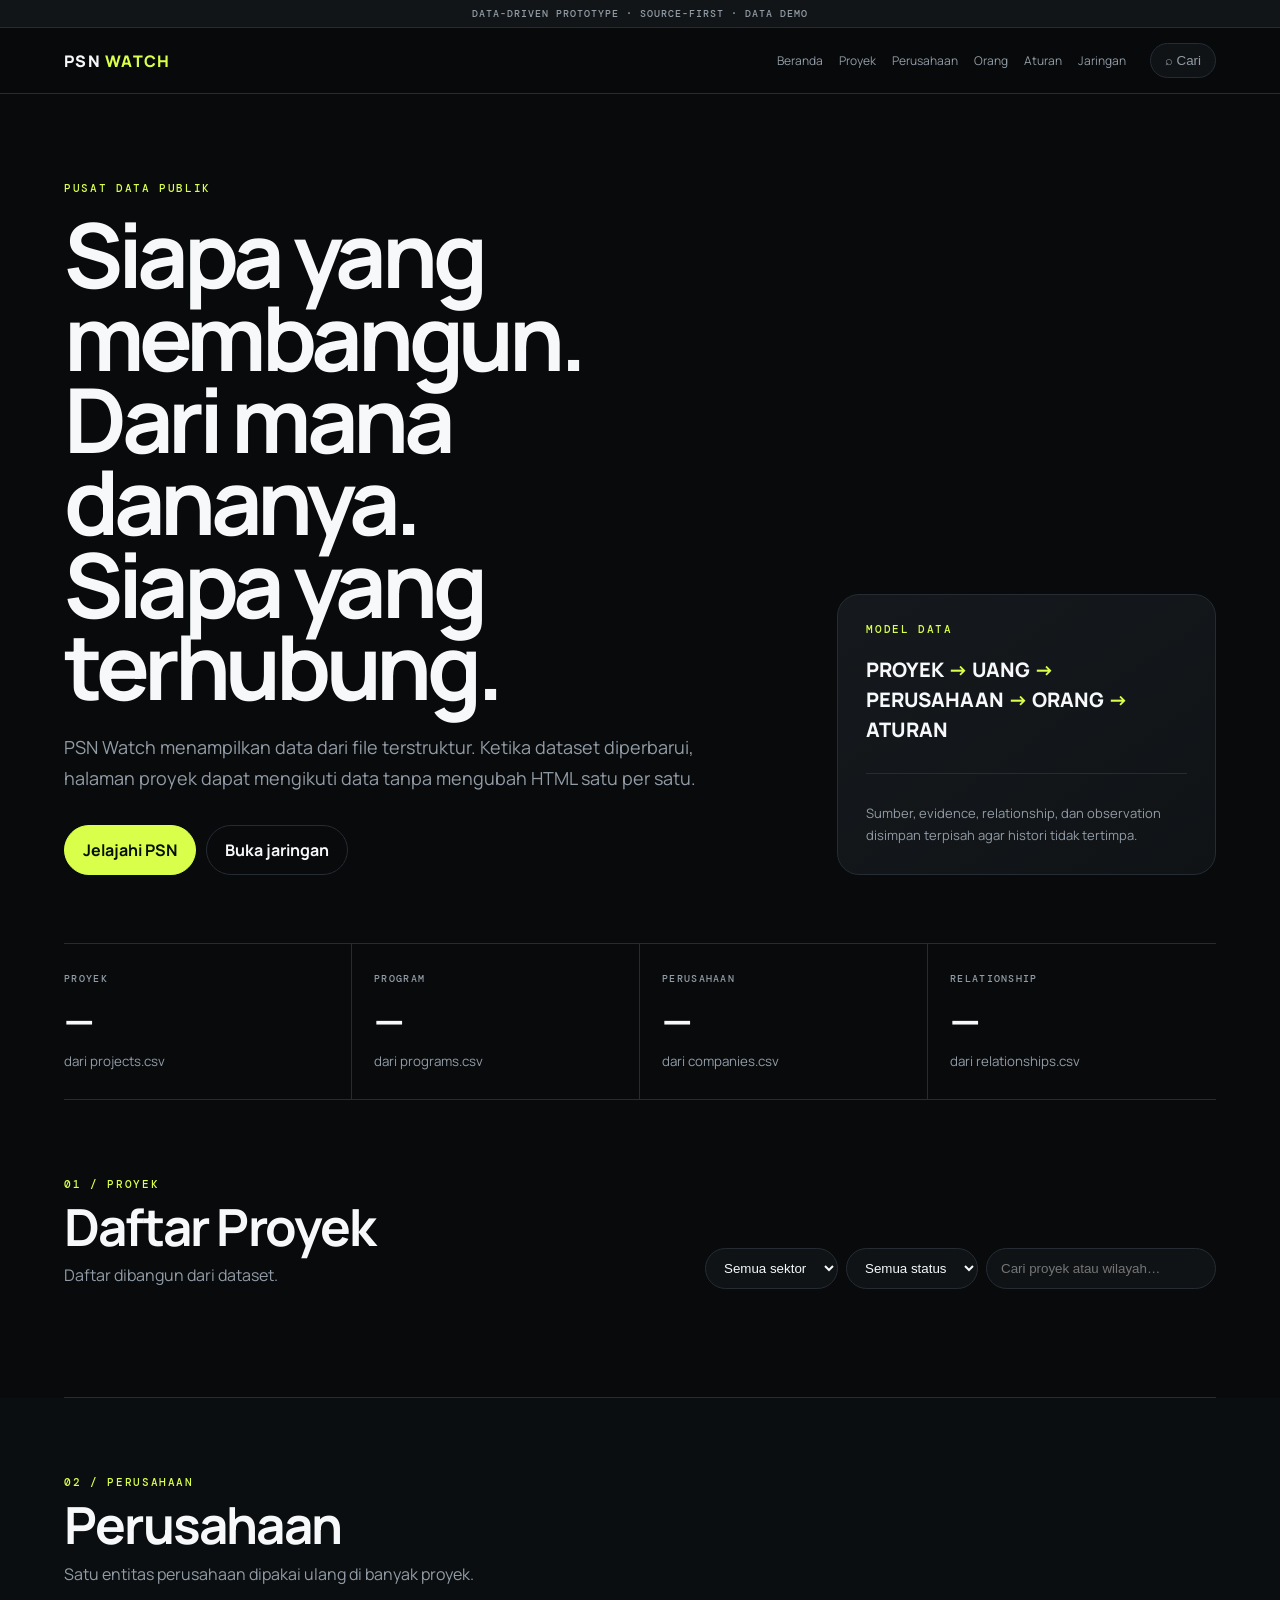
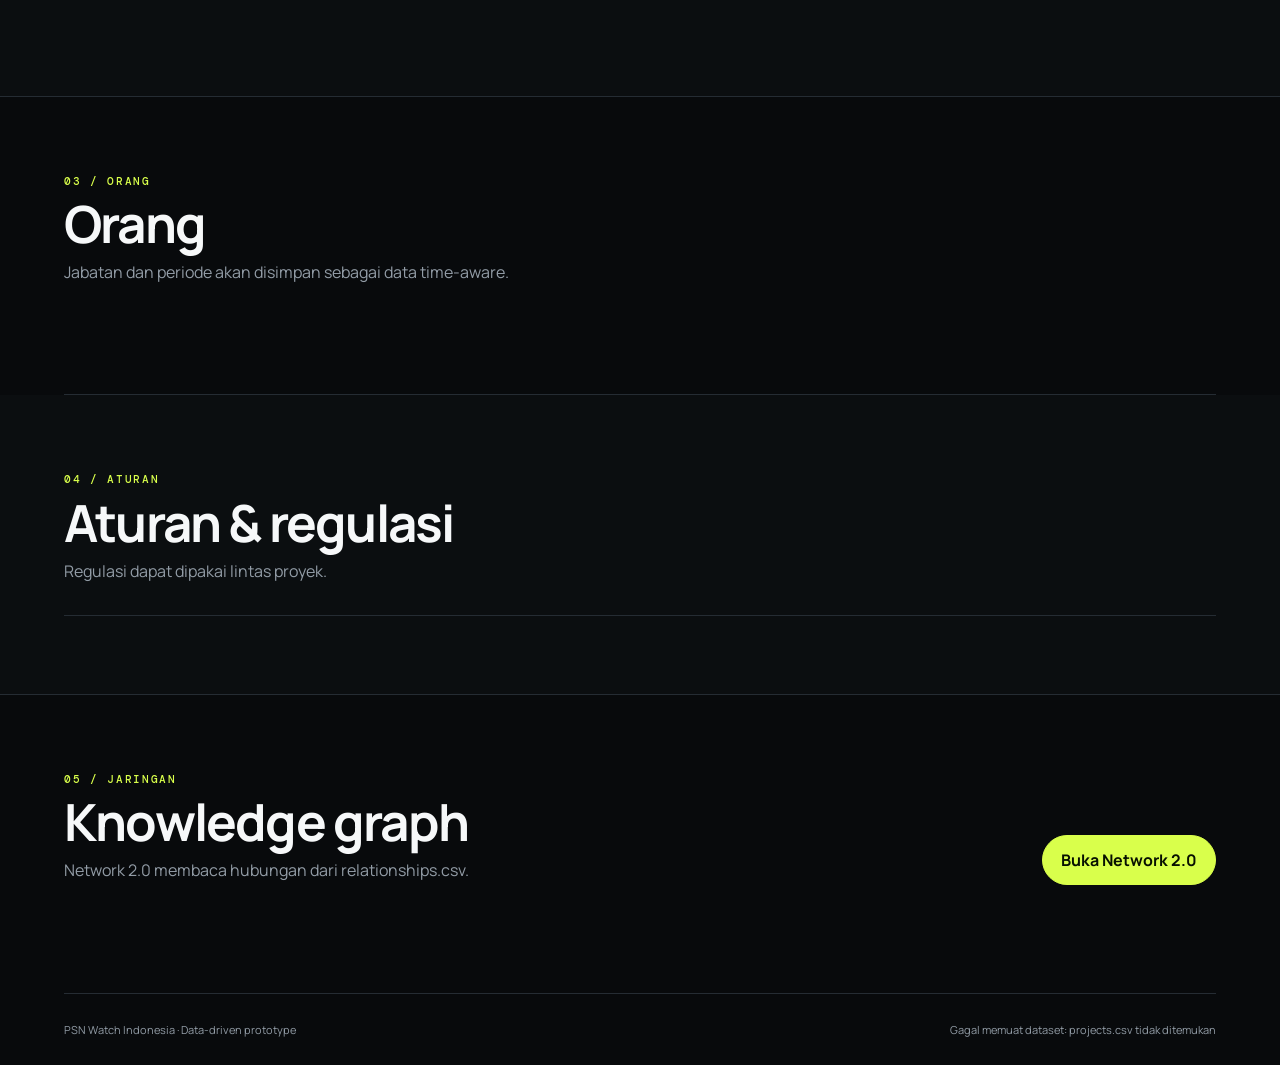
==== commit 4046c72a: "Add files via upload" ====
--- a/index.html
+++ b/index.html
@@ -3,100 +3,47 @@
 <head>
 <meta charset="utf-8"><meta name="viewport" content="width=device-width,initial-scale=1">
 <title>PSN Watch Indonesia</title>
-<meta name="description" content="Pusat data publik untuk menelusuri Proyek Strategis Nasional Indonesia.">
 <link rel="stylesheet" href="styles.css">
 </head>
 <body>
-<div class="demo-bar">PROTOTIPE DESAIN · DATA DEMO · BELUM UNTUK KESIMPULAN FAKTUAL</div>
+<div class="demo-bar">DATA-DRIVEN PROTOTYPE · SOURCE-FIRST · DATA DEMO</div>
 <header class="topbar">
   <a class="brand" href="index.html">PSN <span>WATCH</span></a>
   <nav>
-    <a href="#beranda">Beranda</a><a href="#proyek">Proyek</a><a href="#perusahaan">Perusahaan</a>
-    <a href="#orang">Orang</a><a href="#aturan">Aturan</a><a href="#jaringan">Jaringan</a>
+    <a href="index.html">Beranda</a><a href="#proyek">Proyek</a><a href="#perusahaan">Perusahaan</a>
+    <a href="#orang">Orang</a><a href="#aturan">Aturan</a><a href="jaringan.html">Jaringan</a>
   </nav>
   <button id="searchOpen" class="search-btn">⌕ <span>Cari</span></button>
 </header>
-
-<main id="beranda">
-<section class="hero">
-  <div class="hero-copy">
-    <div class="eyebrow">PUSAT DATA PUBLIK</div>
-    <h1>Siapa yang<br>membangun.<br>Dari mana dananya.<br>Siapa yang terhubung.</h1>
-    <p>Menelusuri Proyek Strategis Nasional melalui proyek, pendanaan, perusahaan, orang, aturan, dan bukti yang dapat dilacak.</p>
-    <div class="hero-actions"><a class="button primary" href="#proyek">Jelajahi PSN</a><a class="button secondary" href="#jaringan">Buka jaringan</a></div>
-  </div>
-  <div class="hero-card">
-    <div class="mini-label">MODEL DATA</div>
-    <div class="flow">PROYEK <i>→</i> UANG <i>→</i> PERUSAHAAN <i>→</i> ORANG <i>→</i> ATURAN</div>
-    <div class="hero-line"></div>
-    <div class="hero-note">Mulai dari proyek. Ikuti jejaknya. Buka bukti di setiap hubungan.</div>
-  </div>
+<main>
+<section class="hero"><div>
+<div class="eyebrow">PUSAT DATA PUBLIK</div>
+<h1>Siapa yang<br>membangun.<br>Dari mana<br>dananya.<br>Siapa yang<br>terhubung.</h1>
+<p>PSN Watch menampilkan data dari file terstruktur. Ketika dataset diperbarui, halaman proyek dapat mengikuti data tanpa mengubah HTML satu per satu.</p>
+<div class="hero-actions"><a class="button primary" href="#proyek">Jelajahi PSN</a><a class="button secondary" href="jaringan.html">Buka jaringan</a></div>
+</div>
+<div class="hero-card"><div class="mini-label">MODEL DATA</div><div class="flow">PROYEK <i>→</i> UANG <i>→</i> PERUSAHAAN <i>→</i> ORANG <i>→</i> ATURAN</div><div class="hero-line"></div><div class="hero-note">Sumber, evidence, relationship, dan observation disimpan terpisah agar histori tidak tertimpa.</div></div>
+</section>
+<section class="stats">
+<div><span>PROYEK</span><strong id="statProjects">—</strong><small>dari projects.csv</small></div>
+<div><span>PROGRAM</span><strong id="statPrograms">—</strong><small>dari programs.csv</small></div>
+<div><span>PERUSAHAAN</span><strong id="statCompanies">—</strong><small>dari companies.csv</small></div>
+<div><span>RELATIONSHIP</span><strong id="statRelations">—</strong><small>dari relationships.csv</small></div>
 </section>
 
-<section class="stats">
-  <div><span>PROYEK</span><strong>226</strong><small>contoh snapshot</small></div>
-  <div><span>NILAI INVESTASI</span><strong>—</strong><small>menunggu verifikasi</small></div>
-  <div><span>PERUSAHAAN</span><strong>—</strong><small>akan dipetakan</small></div>
-  <div><span>BUKTI</span><strong>—</strong><small>akan diverifikasi</small></div>
-</section>
+<section class="section" id="proyek"><div class="section-head"><div><div class="eyebrow">01 / PROYEK</div><h2>Daftar Proyek</h2><p>Daftar dibangun dari dataset.</p></div>
+<div class="filters"><select id="sectorFilter"><option value="">Semua sektor</option></select><select id="statusFilter"><option value="">Semua status</option></select><input id="projectSearch" placeholder="Cari proyek atau wilayah…"></div></div>
+<div id="projectGrid" class="project-grid"></div></section>
 
-<section class="section map-section">
-  <div class="section-head"><div><div class="eyebrow">PETA INDONESIA</div><h2>Sebaran proyek</h2><p>Jelajahi PSN berdasarkan lokasi. Versi final akan menampilkan titik proyek nyata dan filter sektor.</p></div>
-  <div class="map-filters"><button class="chip active">Semua</button><button class="chip">Jalan</button><button class="chip">Energi</button><button class="chip">Kawasan</button><button class="chip">Air</button></div></div>
-  <div class="map-card">
-    <div class="map-copy"><div class="map-stat"><b>INDONESIA</b><span>Peta interaktif</span></div><div class="map-hint">Versi final akan menghubungkan titik proyek langsung ke halaman dossier.</div></div>
-    <svg class="map-svg" viewBox="0 0 720 360">
-      <path class="island" d="M55 106c36-36 84-33 111-12 18 14 13 29 2 42-18 20-45 31-80 26-34-5-55-25-33-56z"/>
-      <path class="island" d="M224 91c22-21 52-28 77-17 22 10 30 34 14 53-16 19-46 26-70 17-22-8-37-30-21-53z"/>
-      <path class="island" d="M232 156c43-19 91-11 107 15 12 20-2 39-30 48-38 12-90-1-106-27-12-18 4-28 29-36z"/>
-      <path class="island" d="M381 100c21-15 48-11 58 6 10 17 2 35-18 45-20 10-48 7-58-9-9-15 2-31 18-42z"/>
-      <path class="island" d="M422 177c36-17 89-5 113 20 17 18 6 38-24 44-38 8-86-8-108-30-17-17-10-25 19-34z"/>
-      <path class="island" d="M550 94c29-16 63-14 82 3 18 16 15 37-4 49-22 14-65 10-88-7-19-14-13-31 10-45z"/>
-      <path class="island" d="M591 184c19-9 41-5 53 7 12 12 10 28-5 36-18 10-44 6-55-6-11-12-8-26 7-37z"/>
-      <g class="map-dot"><circle cx="130" cy="99" r="7"/><text x="145" y="103">Aceh</text></g>
-      <g class="map-dot"><circle cx="250" cy="160" r="7"/><text x="265" y="164">Sumatera</text></g>
-      <g class="map-dot"><circle cx="350" cy="210" r="7"/><text x="365" y="214">Jawa</text></g>
-      <g class="map-dot"><circle cx="415" cy="120" r="7"/><text x="430" y="124">Kalimantan</text></g>
-      <g class="map-dot"><circle cx="500" cy="180" r="7"/><text x="515" y="184">Sulawesi</text></g>
-      <g class="map-dot"><circle cx="610" cy="215" r="7"/><text x="625" y="219">Papua</text></g>
-    </svg>
-  </div>
-</section>
+<section class="section alt" id="perusahaan"><div class="section-head"><div><div class="eyebrow">02 / PERUSAHAAN</div><h2>Perusahaan</h2><p>Satu entitas perusahaan dipakai ulang di banyak proyek.</p></div></div><div id="companyGrid" class="company-grid"></div></section>
 
-<section class="section" id="proyek">
-  <div class="section-head">
-    <div><div class="eyebrow">01 / PROYEK</div><h2>Daftar Proyek Strategis Nasional</h2><p>Mulai dari satu proyek, lalu ikuti uang, perusahaan, aturan, dan jaringan.</p></div>
-    <div class="filters"><select id="sectorFilter"><option value="">Semua sektor</option><option>Jalan</option><option>Energi</option><option>Kawasan</option><option>Air</option><option>Bendungan</option></select><select id="statusFilter"><option value="">Semua status</option><option>Berjalan</option><option>Operasi</option><option>Selesai</option></select><input id="projectSearch" placeholder="Cari proyek..."></div>
-  </div>
-  <div id="projectGrid" class="project-grid"></div>
-</section>
+<section class="section" id="orang"><div class="section-head"><div><div class="eyebrow">03 / ORANG</div><h2>Orang</h2><p>Jabatan dan periode akan disimpan sebagai data time-aware.</p></div></div><div id="peopleGrid" class="people-grid"></div></section>
 
-<section class="section alt" id="perusahaan">
-  <div class="section-head"><div><div class="eyebrow">02 / PERUSAHAAN</div><h2>Profil perusahaan</h2><p>Perusahaan muncul sebagai entitas yang terkait dengan proyek dan relationship yang terdokumentasi.</p></div></div>
-  <div class="company-grid"><div class="company-card"><span class="company-type">Demo</span><h3>Perusahaan A</h3><div class="meta">Kontraktor · belum diverifikasi</div></div><div class="company-card"><span class="company-type">Demo</span><h3>Perusahaan B</h3><div class="meta">Investor / BUMN · belum diverifikasi</div></div><div class="company-card"><span class="company-type">Demo</span><h3>Perusahaan C</h3><div class="meta">Operator · belum diverifikasi</div></div><div class="company-card"><span class="company-type">Demo</span><h3>Perusahaan D</h3><div class="meta">Konsorsium · belum diverifikasi</div></div></div>
-</section>
+<section class="section alt" id="aturan"><div class="section-head"><div><div class="eyebrow">04 / ATURAN</div><h2>Aturan & regulasi</h2><p>Regulasi dapat dipakai lintas proyek.</p></div></div><div id="regulationList" class="rule-timeline"></div></section>
 
-<section class="section" id="orang">
-  <div class="section-head"><div><div class="eyebrow">03 / ORANG</div><h2>Orang & jabatan publik</h2><p>Riwayat jabatan dan hubungan yang dapat didokumentasikan—tanpa menyamakan koneksi dengan kesalahan.</p></div></div>
-  <div class="people-grid"><div class="person-card"><span class="tag">DEMO</span><h3>Orang A</h3><div class="role">Direktur / Komisaris</div><div class="linkline">Perusahaan A · Perusahaan B</div></div><div class="person-card"><span class="tag">DEMO</span><h3>Orang B</h3><div class="role">Mantan pejabat publik</div><div class="linkline">Institusi A</div></div><div class="person-card"><span class="tag">DEMO</span><h3>Orang C</h3><div class="role">Komisaris</div><div class="linkline">Perusahaan D</div></div></div>
-</section>
-
-<section class="section alt" id="aturan">
-  <div class="section-head"><div><div class="eyebrow">04 / ATURAN</div><h2>Pusat regulasi PSN</h2><p>Kerangka hukum menjadi backbone bagi status dan perubahan daftar PSN.</p></div></div>
-  <div class="rule-timeline"><div class="rule"><span>2016</span><div><b>Perpres No. 3 Tahun 2016</b><small>Kerangka awal percepatan PSN.</small></div><em>Dokumen</em></div><div class="rule"><span>2021</span><div><b>PP No. 42 Tahun 2021</b><small>Kemudahan PSN.</small></div><em>Dokumen</em></div><div class="rule"><span>2025</span><div><b>Permenko 16 / 19 / 20 Tahun 2025</b><small>Perubahan, penambahan, dan mekanisme perubahan daftar PSN.</small></div><em>Dokumen</em></div></div>
-</section>
-
-<section class="section" id="jaringan">
-  <div class="section-head"><div><div class="eyebrow">05 / JARINGAN</div><h2>Ikuti hubungan antar-entitas</h2><p>Visual jaringan menjadi lapisan terakhir setelah project, company, people, rules, dan evidence tersedia.</p></div><div class="graph-tools"><button class="chip active">Semua hubungan</button><button class="chip">Kepemilikan</button><button class="chip">Jabatan</button><button class="chip">Proyek</button></div></div>
-  <div class="network-canvas"><svg viewBox="0 0 1100 520"><g class="edge-lines"><line x1="550" y1="260" x2="275" y2="125"/><line x1="550" y1="260" x2="830" y2="125"/><line x1="550" y1="260" x2="275" y2="395"/><line x1="550" y1="260" x2="830" y2="395"/><line x1="275" y1="125" x2="120" y2="260"/><line x1="830" y1="125" x2="980" y2="260"/></g>
-    <g class="node project"><circle cx="550" cy="260" r="52"/><text x="550" y="256">PROYEK</text><text x="550" y="277">X</text></g><g class="node company"><circle cx="275" cy="125" r="42"/><text x="275" y="129">PERUSAHAAN A</text></g><g class="node company"><circle cx="830" cy="125" r="42"/><text x="830" y="129">PERUSAHAAN B</text></g><g class="node company"><circle cx="275" cy="395" r="42"/><text x="275" y="399">PERUSAHAAN C</text></g><g class="node person"><circle cx="830" cy="395" r="42"/><text x="830" y="399">ORANG A</text></g>
-  </svg><div class="node-inspector"><div class="mini-label">PILIH NODE</div><b>Mulai dari entitas</b><p>Versi final akan menampilkan tipe hubungan, periode, confidence, dan evidence.</p></div></div>
-</section>
+<section class="section"><div class="section-head"><div><div class="eyebrow">05 / JARINGAN</div><h2>Knowledge graph</h2><p>Network 2.0 membaca hubungan dari relationships.csv.</p></div><a class="button primary" href="jaringan.html">Buka Network 2.0</a></div></section>
 </main>
-
-<footer><span>PSN Watch Indonesia · Prototype UI v0.7</span><span>Berbasis sumber · Evidence-first · Untuk kepentingan publik</span></footer>
-
-<dialog id="searchDialog"><div class="dialog-inner"><button id="closeSearch" class="close">×</button><div class="eyebrow">PENCARIAN GLOBAL</div><h2>Cari di PSN Watch</h2><input id="globalSearch" class="global-search" placeholder="Proyek, perusahaan, orang, aturan..."><div id="searchResults" class="results"></div></div></dialog>
+<footer><span>PSN Watch Indonesia · Data-driven prototype</span><span id="loadStatus">Memuat dataset…</span></footer>
+<dialog id="searchDialog"><div class="dialog-inner"><button id="closeSearch" class="close">×</button><div class="eyebrow">PENCARIAN GLOBAL</div><h2>Cari di dataset</h2><input id="globalSearch" class="global-search" placeholder="Proyek, perusahaan, orang, aturan…"><div id="searchResults" class="results"></div></div></dialog>
 <script src="app.js"></script>
-</body>
-</html>+</body></html>
--- a/styles.css
+++ b/styles.css
@@ -1,20 +1,11 @@
 @import url('https://fonts.googleapis.com/css2?family=DM+Mono:wght@400;500&family=Manrope:wght@400;500;600;700;800&display=swap');
 :root{--bg:#080a0c;--panel:#101316;--panel2:#15191d;--text:#f6f8f9;--muted:#929ca6;--line:#252c33;--accent:#d9ff4b;--cyan:#6ee8ff;--orange:#ffb365;--pink:#ff81b8;--purple:#a897ff}
-*{box-sizing:border-box}html{scroll-behavior:smooth}body{margin:0;background:var(--bg);color:var(--text);font-family:Manrope,system-ui,sans-serif}.demo-bar{text-align:center;padding:7px 12px;background:#111518;color:var(--muted);font:500 10px "DM Mono",monospace;letter-spacing:.11em;border-bottom:1px solid var(--line)}
-a{color:inherit;text-decoration:none}.topbar{position:sticky;top:0;z-index:50;display:flex;align-items:center;gap:24px;padding:15px 5vw;border-bottom:1px solid var(--line);background:rgba(8,10,12,.95);backdrop-filter:blur(12px)}.brand{font-weight:800;letter-spacing:.08em;margin-right:auto}.brand span{color:var(--accent)}nav{display:flex;gap:16px;color:var(--muted);font-size:12px}nav a:hover{color:var(--text)}.search-btn{background:var(--panel);border:1px solid var(--line);color:var(--muted);border-radius:999px;padding:9px 14px;cursor:pointer}.back-link{font-size:12px;color:var(--muted)}.back-link:hover{color:var(--text)}
-main{max-width:1380px;margin:0 auto;padding:0 5vw}.hero{display:grid;grid-template-columns:1.3fr .7fr;gap:70px;padding:88px 0 68px;border-bottom:1px solid var(--line)}.eyebrow,.section-label{font:500 11px/1.2 "DM Mono",monospace;letter-spacing:.15em;color:var(--accent);text-transform:uppercase}.hero h1{font-size:clamp(48px,7vw,94px);line-height:.92;letter-spacing:-.06em;margin:18px 0 24px}.hero-copy>p{max-width:780px;color:var(--muted);font-size:18px;line-height:1.75}.hero-actions{display:flex;gap:10px;margin-top:30px}.button{display:inline-flex;padding:13px 18px;border:1px solid var(--line);border-radius:999px;font-weight:700}.button.primary{background:var(--accent);color:#071000;border-color:var(--accent)}.button.secondary:hover{border-color:#4c565f}
-.hero-card,.map-card{background:linear-gradient(145deg,var(--panel2),var(--panel));border:1px solid var(--line);border-radius:22px}.hero-card{align-self:end;padding:28px}.mini-label{font:500 10px "DM Mono",monospace;letter-spacing:.12em;color:var(--muted)}.flow{font-size:20px;font-weight:800;line-height:1.5;margin-top:18px}.flow i{color:var(--accent);font-style:normal}.hero-line{height:1px;background:var(--line);margin:28px 0}.hero-note{color:var(--muted);font-size:13px;line-height:1.7}
+*{box-sizing:border-box}html{scroll-behavior:smooth}body{margin:0;background:var(--bg);color:var(--text);font-family:Manrope,system-ui,sans-serif}
+.demo-bar{text-align:center;padding:7px 12px;background:#111518;color:var(--muted);font:500 10px "DM Mono",monospace;letter-spacing:.1em;border-bottom:1px solid var(--line)}
+a{color:inherit;text-decoration:none}.topbar{position:sticky;top:0;z-index:30;display:flex;align-items:center;gap:24px;padding:15px 5vw;border-bottom:1px solid var(--line);background:rgba(8,10,12,.95);backdrop-filter:blur(12px)}.brand{font-weight:800;letter-spacing:.08em;margin-right:auto}.brand span{color:var(--accent)}nav{display:flex;gap:16px;color:var(--muted);font-size:12px}nav a:hover{color:var(--text)}.search-btn{background:var(--panel);border:1px solid var(--line);color:var(--muted);border-radius:999px;padding:9px 14px;cursor:pointer}
+main{max-width:1380px;margin:0 auto;padding:0 5vw}.hero{display:grid;grid-template-columns:1.3fr .7fr;gap:70px;padding:88px 0 68px;border-bottom:1px solid var(--line)}.eyebrow,.section-label,.mini-label{font:500 11px/1.2 "DM Mono",monospace;letter-spacing:.15em;color:var(--accent);text-transform:uppercase}.hero h1{font-size:clamp(48px,7vw,94px);line-height:.92;letter-spacing:-.06em;margin:18px 0 24px}.hero p{max-width:780px;color:var(--muted);font-size:18px;line-height:1.75}.hero-actions{display:flex;gap:10px;margin-top:30px}.button{display:inline-flex;padding:13px 18px;border:1px solid var(--line);border-radius:999px;font-weight:700}.button.primary{background:var(--accent);color:#071000;border-color:var(--accent)}.hero-card{align-self:end;background:linear-gradient(145deg,var(--panel2),var(--panel));border:1px solid var(--line);border-radius:22px;padding:28px}.flow{font-size:20px;font-weight:800;line-height:1.5;margin-top:18px}.flow i{color:var(--accent);font-style:normal}.hero-line{height:1px;background:var(--line);margin:28px 0}.hero-note{color:var(--muted);font-size:13px;line-height:1.7}
 .stats{display:grid;grid-template-columns:repeat(4,1fr);border-bottom:1px solid var(--line)}.stats>div{padding:28px 22px 28px 0;border-right:1px solid var(--line)}.stats>div:not(:first-child){padding-left:22px}.stats>div:last-child{border-right:0}.stats span{display:block;font:500 10px "DM Mono",monospace;color:var(--muted);letter-spacing:.13em}.stats strong{display:block;font-size:39px;margin:8px 0 2px}.stats small{color:var(--muted)}
-.section{padding:78px 0;border-bottom:1px solid var(--line)}.section.alt{margin-left:-5vw;margin-right:-5vw;padding-left:5vw;padding-right:5vw;background:#0b0e10}.section-head{display:flex;align-items:end;justify-content:space-between;gap:30px;margin-bottom:30px}.section-head h2,.wide-block h2{font-size:clamp(34px,4vw,56px);line-height:1;letter-spacing:-.035em;margin:10px 0}.section-head p{max-width:680px;color:var(--muted);line-height:1.7;margin:0}
-.map-filters,.filters,.graph-tools{display:flex;gap:8px;flex-wrap:wrap;justify-content:flex-end}.chip{background:var(--panel);color:var(--muted);border:1px solid var(--line);border-radius:999px;padding:9px 12px;font-size:11px;cursor:pointer}.chip.active{background:var(--accent);border-color:var(--accent);color:#061000;font-weight:700}.map-card{min-height:370px;position:relative;overflow:hidden;background:radial-gradient(circle at 50% 40%,#14191d,#0b0e10 70%)}.map-copy{position:absolute;left:24px;top:22px;z-index:2}.map-stat b{display:block;color:var(--accent);font:500 10px "DM Mono",monospace}.map-stat span{font-size:15px}.map-hint{max-width:290px;margin-top:14px;color:var(--muted);font-size:12px;line-height:1.6}.map-svg{display:block;width:100%;height:auto;padding:20px 20px 0}.island{fill:#182127;stroke:#37424b;stroke-width:2}.map-dot circle{fill:var(--accent);stroke:#0e1215;stroke-width:5}.map-dot text{fill:var(--muted);font:500 12px "DM Mono",monospace}
-.filters select,.filters input{background:var(--panel);color:var(--text);border:1px solid var(--line);border-radius:999px;padding:11px 14px;outline:none}.filters input{min-width:220px}.project-grid{display:grid;grid-template-columns:repeat(3,1fr);gap:14px}.project-card,.company-card,.person-card{background:var(--panel);border:1px solid var(--line);border-radius:18px;padding:21px;transition:.18s}.project-card:hover,.company-card:hover,.person-card:hover{transform:translateY(-3px);border-color:#4a555d}.tag{display:inline-block;padding:5px 8px;border:1px solid var(--line);border-radius:999px;color:var(--cyan);font:500 10px "DM Mono",monospace}.project-card h3{font-size:20px;line-height:1.2;margin:16px 0 8px}.meta{color:var(--muted);font-size:12px;line-height:1.6}.card-bottom{display:flex;justify-content:space-between;margin-top:20px;padding-top:14px;border-top:1px solid var(--line);font-size:12px}.card-bottom b{color:var(--accent)}
-.company-grid{display:grid;grid-template-columns:repeat(4,1fr);gap:14px}.company-type{font-size:11px;color:var(--orange)}.company-card h3,.person-card h3{font-size:18px;margin:14px 0 6px}.people-grid{display:grid;grid-template-columns:repeat(3,1fr);gap:14px}.role{color:var(--muted);font-size:13px}.linkline{margin-top:14px;padding-top:14px;border-top:1px solid var(--line);color:var(--muted);font-size:12px}
-.rule-timeline,.law-list{border-top:1px solid var(--line)}.rule,.law-list article{display:grid;grid-template-columns:100px 1fr auto;gap:20px;padding:21px 0;border-bottom:1px solid var(--line);align-items:start}.rule>span,.law-list article>span{color:var(--accent);font:500 10px "DM Mono",monospace}.rule b,.law-list b{display:block;font-size:18px}.rule small,.law-list p{color:var(--muted);display:block;margin-top:5px;font-size:12px}.rule em,.law-list em{font:500 9px "DM Mono",monospace;color:var(--muted);font-style:normal}
-.network-canvas{position:relative;background:radial-gradient(circle at center,#13181d,#0b0e10 70%);border:1px solid var(--line);border-radius:20px;overflow:hidden}.network-canvas svg{display:block;width:100%;height:auto}.edge-lines line{stroke:#39434b;stroke-width:1.3}.node circle{fill:#14191e;stroke-width:1.7}.node.project circle{stroke:var(--accent)}.node.company circle{stroke:var(--cyan)}.node.person circle{stroke:var(--pink)}.node text{fill:var(--text);font:500 11px "DM Mono",monospace;text-anchor:middle}.node-inspector{position:absolute;right:18px;bottom:18px;width:315px;background:rgba(12,15,17,.95);border:1px solid var(--line);border-radius:15px;padding:16px}.node-inspector b{display:block;margin-top:8px}.node-inspector p{color:var(--muted);font-size:12px;line-height:1.6;margin:8px 0 0}
-footer{display:flex;justify-content:space-between;gap:20px;padding:28px 5vw;color:var(--muted);font-size:11px}
-dialog{width:min(720px,92vw);border:1px solid var(--line);border-radius:20px;background:var(--panel);color:var(--text);padding:0;box-shadow:0 25px 100px rgba(0,0,0,.72)}dialog::backdrop{background:rgba(0,0,0,.78)}.dialog-inner{padding:30px;position:relative}.close{position:absolute;right:17px;top:10px;background:none;border:0;color:var(--muted);font-size:30px;cursor:pointer}.global-search{width:100%;background:var(--panel2);border:1px solid var(--line);color:var(--text);padding:15px;border-radius:12px;font-size:16px;outline:none}.results{margin-top:15px;max-height:400px;overflow:auto}.result{display:block;padding:13px;border-bottom:1px solid var(--line)}.result:hover{background:var(--panel2)}.result span{font-size:11px;color:var(--muted);display:block}.result b{display:block;margin:3px 0;color:var(--text)}
-/* Detail */
-.page{max-width:1280px}.breadcrumbs{display:flex;gap:9px;align-items:center;padding:24px 0;color:var(--muted);font-size:11px}.breadcrumbs b{color:var(--text);font-weight:500}.project-hero{display:grid;grid-template-columns:1.35fr .65fr;gap:40px;padding:42px 0 50px;border-bottom:1px solid var(--line)}.project-hero h1{font-size:clamp(48px,7vw,86px);line-height:.92;letter-spacing:-.055em;margin:16px 0 22px}.project-hero-main>p{max-width:720px;color:var(--muted);line-height:1.75;font-size:15px}.status-row{display:flex;gap:8px;flex-wrap:wrap}.status,.verified-badge{padding:6px 9px;border:1px solid var(--line);border-radius:999px;font:500 10px "DM Mono",monospace}.status{color:var(--cyan)}.verified-badge{color:var(--orange)}.hero-side{align-self:end}.hero-value{background:var(--panel);border:1px solid var(--line);padding:22px;border-radius:17px}.hero-value small,.hero-mini-grid small{display:block;color:var(--muted);font:500 9px "DM Mono",monospace}.hero-value strong{display:block;font-size:36px;margin:6px 0}.hero-value span{color:var(--muted);font-size:12px}.hero-mini-grid{display:grid;grid-template-columns:1fr 1fr;gap:1px;margin-top:10px;background:var(--line);border:1px solid var(--line);border-radius:15px;overflow:hidden}.hero-mini-grid div{background:var(--panel);padding:13px}.hero-mini-grid b{display:block;margin-top:5px;font-size:12px}.project-tabs{position:sticky;top:55px;z-index:15;display:flex;gap:7px;overflow:auto;padding:13px 0;background:rgba(8,10,12,.94);border-bottom:1px solid var(--line);backdrop-filter:blur(10px)}.project-tabs a{padding:8px 11px;border:1px solid var(--line);border-radius:999px;color:var(--muted);font-size:11px;white-space:nowrap}.project-tabs a:hover,.project-tabs a.active{background:var(--accent);border-color:var(--accent);color:#071000;font-weight:700}
-.content-grid{display:grid;grid-template-columns:1.3fr .7fr;gap:70px;padding:70px 0;border-bottom:1px solid var(--line)}.block{margin-bottom:42px}.block h2,.wide-block h2{font-size:clamp(29px,4vw,49px);line-height:1;letter-spacing:-.035em;margin:10px 0 17px}.compact{border:1px solid var(--line);background:var(--panel);border-radius:17px;padding:20px}.fact{padding:15px 0;border-bottom:1px solid var(--line)}.fact:last-child{border-bottom:0}.fact small{display:block;color:var(--muted);font:500 9px "DM Mono",monospace}.fact b{display:block;margin-top:5px;font-size:13px}.evidence-meter{height:7px;background:#20262b;border-radius:999px;overflow:hidden;margin-top:20px}.evidence-meter span{display:block;height:100%;background:var(--accent)}.meter-row{display:flex;justify-content:space-between;align-items:center;margin-top:9px}.meter-row b{font-size:12px}.meter-row small{color:var(--muted);font-size:10px}.tiny{font-size:11px}.changes{border-top:1px solid var(--line)}.changes article{padding:17px 0;border-bottom:1px solid var(--line)}.date{font:500 10px "DM Mono",monospace;color:var(--accent);margin-bottom:8px}.changes b{font-size:14px}.changes p{margin:6px 0 0;color:var(--muted);font-size:12px}.wide-block{padding:72px 0;border-bottom:1px solid var(--line)}.two-col{display:grid;grid-template-columns:1fr 1fr;gap:50px}.timeline{border-top:1px solid var(--line);margin-top:26px}.timeline article{display:grid;grid-template-columns:95px 1fr;gap:20px;padding:20px 0;border-bottom:1px solid var(--line)}.timeline article>span{color:var(--accent);font:500 11px "DM Mono",monospace}.timeline b{font-size:15px}.timeline p{color:var(--muted);font-size:12px;margin:6px 0 0}.funding-card{border:1px solid var(--line);background:var(--panel);border-radius:17px;padding:23px}.funding-row{display:grid;grid-template-columns:110px 1fr 80px;align-items:center;gap:11px;margin:18px 0;font-size:11px}.funding-row span{color:var(--muted)}.funding-row i{height:6px;background:var(--accent);border-radius:99px}.funding-row b{color:var(--orange);font:500 9px "DM Mono",monospace}.small-note{padding-top:15px;border-top:1px solid var(--line);color:var(--muted);font-size:10px}.entity-grid{display:grid;grid-template-columns:repeat(3,1fr);gap:12px;margin-top:24px}.entity{border:1px solid var(--line);background:var(--panel);border-radius:16px;padding:19px}.entity>span{color:var(--orange);font:500 9px "DM Mono",monospace}.entity h3{font-size:18px;margin:13px 0 5px}.entity p{color:var(--muted);font-size:12px;margin:0}.entity>b{display:block;margin-top:18px;padding-top:13px;border-top:1px solid var(--line);font:500 10px "DM Mono",monospace;color:var(--muted)}.doc-table{margin-top:24px;border-top:1px solid var(--line)}.doc-row{display:grid;grid-template-columns:1fr 2.2fr 1fr .7fr;gap:15px;padding:15px 0;border-bottom:1px solid var(--line);font-size:11px}.doc-row.head{font:500 9px "DM Mono",monospace;color:var(--muted)}.doc-row b{font-size:12px}.doc-row em{font:500 9px "DM Mono",monospace;color:var(--cyan);font-style:normal}.network-mini{margin-top:24px;position:relative;background:radial-gradient(circle at center,#13181d,#0b0e10 72%);border:1px solid var(--line);border-radius:18px;overflow:hidden}.network-mini svg{width:100%;display:block}.network-mini line{stroke:#3b464f;stroke-width:1.5}.network-mini .n{fill:#141a1f;stroke-width:2}.network-mini .project{stroke:var(--accent)}.network-mini .company{stroke:var(--cyan)}.network-mini .person{stroke:var(--pink)}.network-mini text{fill:var(--text);text-anchor:middle;font:500 10px "DM Mono",monospace}.network-caption{border-top:1px solid var(--line);padding:14px;color:var(--muted);font-size:11px}
-@media(max-width:1100px){nav{display:none}.hero,.project-hero,.content-grid,.two-col{grid-template-columns:1fr}.project-grid{grid-template-columns:repeat(2,1fr)}.company-grid{grid-template-columns:repeat(2,1fr)}}
-@media(max-width:700px){.topbar{padding:14px 4vw}.stats{grid-template-columns:1fr 1fr}.stats>div{padding:20px 14px 20px 0}.stats>div:not(:first-child){padding-left:14px}.section-head{align-items:stretch;flex-direction:column}.filters,.map-filters,.graph-tools{justify-content:flex-start}.project-grid,.people-grid,.company-grid,.entity-grid{grid-template-columns:1fr}.map-card{min-height:300px;overflow:auto}.map-svg{min-width:700px}.network-canvas{overflow:auto}.network-canvas svg{min-width:850px}.node-inspector{position:relative;width:auto;right:auto;bottom:auto;margin:14px}.rule,.law-list article{grid-template-columns:70px 1fr}.rule em,.law-list em{display:none}.doc-row{grid-template-columns:1fr 1.6fr .7fr}.doc-row span:last-of-type,.doc-row em{display:none}.timeline article{grid-template-columns:65px 1fr}footer{flex-direction:column}.detail-grid{grid-template-columns:1fr}.project-tabs{top:52px}}
+.section{padding:78px 0;border-bottom:1px solid var(--line)}.section.alt{margin-left:-5vw;margin-right:-5vw;padding-left:5vw;padding-right:5vw;background:#0b0e10}.section-head{display:flex;align-items:end;justify-content:space-between;gap:30px;margin-bottom:30px}.section-head h2{font-size:clamp(34px,4vw,56px);line-height:1;letter-spacing:-.035em;margin:10px 0}.section-head p{max-width:680px;color:var(--muted);line-height:1.7;margin:0}.filters{display:flex;gap:8px;flex-wrap:wrap;justify-content:flex-end}.filters select,.filters input{background:var(--panel);color:var(--text);border:1px solid var(--line);border-radius:999px;padding:11px 14px;outline:none}.filters input{min-width:230px}.project-grid{display:grid;grid-template-columns:repeat(3,1fr);gap:14px}.project-card,.company-card,.person-card{background:var(--panel);border:1px solid var(--line);border-radius:18px;padding:21px;transition:.18s}.project-card:hover,.company-card:hover,.person-card:hover{transform:translateY(-3px);border-color:#4a555d}.tag{display:inline-block;padding:5px 8px;border:1px solid var(--line);border-radius:999px;color:var(--cyan);font:500 10px "DM Mono",monospace}.project-card h3{font-size:20px;line-height:1.2;margin:16px 0 8px}.meta{color:var(--muted);font-size:12px;line-height:1.6}.card-bottom{display:flex;justify-content:space-between;margin-top:20px;padding-top:14px;border-top:1px solid var(--line);font-size:12px}.card-bottom b{color:var(--accent)}.company-grid{display:grid;grid-template-columns:repeat(4,1fr);gap:14px}.company-type{color:var(--orange);font-size:10px}.company-card h3,.person-card h3{font-size:18px;margin:14px 0 6px}.people-grid{display:grid;grid-template-columns:repeat(3,1fr);gap:14px}.role{color:var(--muted);font-size:13px}.linkline{margin-top:14px;padding-top:14px;border-top:1px solid var(--line);color:var(--muted);font-size:12px}.rule-timeline{border-top:1px solid var(--line)}.rule{display:grid;grid-template-columns:95px 1fr auto;gap:20px;padding:20px 0;border-bottom:1px solid var(--line)}.rule>span{color:var(--accent);font:500 10px "DM Mono",monospace}.rule b{font-size:15px}.rule small{display:block;color:var(--muted);font-size:11px;margin-top:5px}.rule em{font:500 9px "DM Mono",monospace;color:var(--muted);font-style:normal}
+footer{display:flex;justify-content:space-between;gap:20px;padding:28px 5vw;color:var(--muted);font-size:11px}.global-search{width:100%;background:var(--panel2);border:1px solid var(--line);color:var(--text);padding:15px;border-radius:12px;font-size:16px;outline:none}.results{margin-top:15px;max-height:400px;overflow:auto}.result{display:block;padding:13px;border-bottom:1px solid var(--line)}.result:hover{background:var(--panel2)}.result span{font-size:11px;color:var(--muted);display:block}.result b{display:block;margin:3px 0}.dialog-inner{padding:30px;position:relative}.close{position:absolute;right:17px;top:10px;background:none;border:0;color:var(--muted);font-size:30px;cursor:pointer}dialog{width:min(720px,92vw);border:1px solid var(--line);border-radius:20px;background:var(--panel);color:var(--text);padding:0}dialog::backdrop{background:rgba(0,0,0,.78)}
+@media(max-width:1050px){nav{display:none}.hero{grid-template-columns:1fr}.project-grid{grid-template-columns:repeat(2,1fr)}.company-grid{grid-template-columns:repeat(2,1fr)}}
+@media(max-width:700px){.topbar{padding:14px 4vw}.stats{grid-template-columns:1fr 1fr}.stats>div{padding:20px 14px 20px 0}.stats>div:not(:first-child){padding-left:14px}.section-head{align-items:stretch;flex-direction:column}.filters{justify-content:flex-start}.project-grid,.company-grid,.people-grid{grid-template-columns:1fr}.rule{grid-template-columns:70px 1fr}.rule em{display:none}.hero h1{font-size:56px}footer{flex-direction:column}}
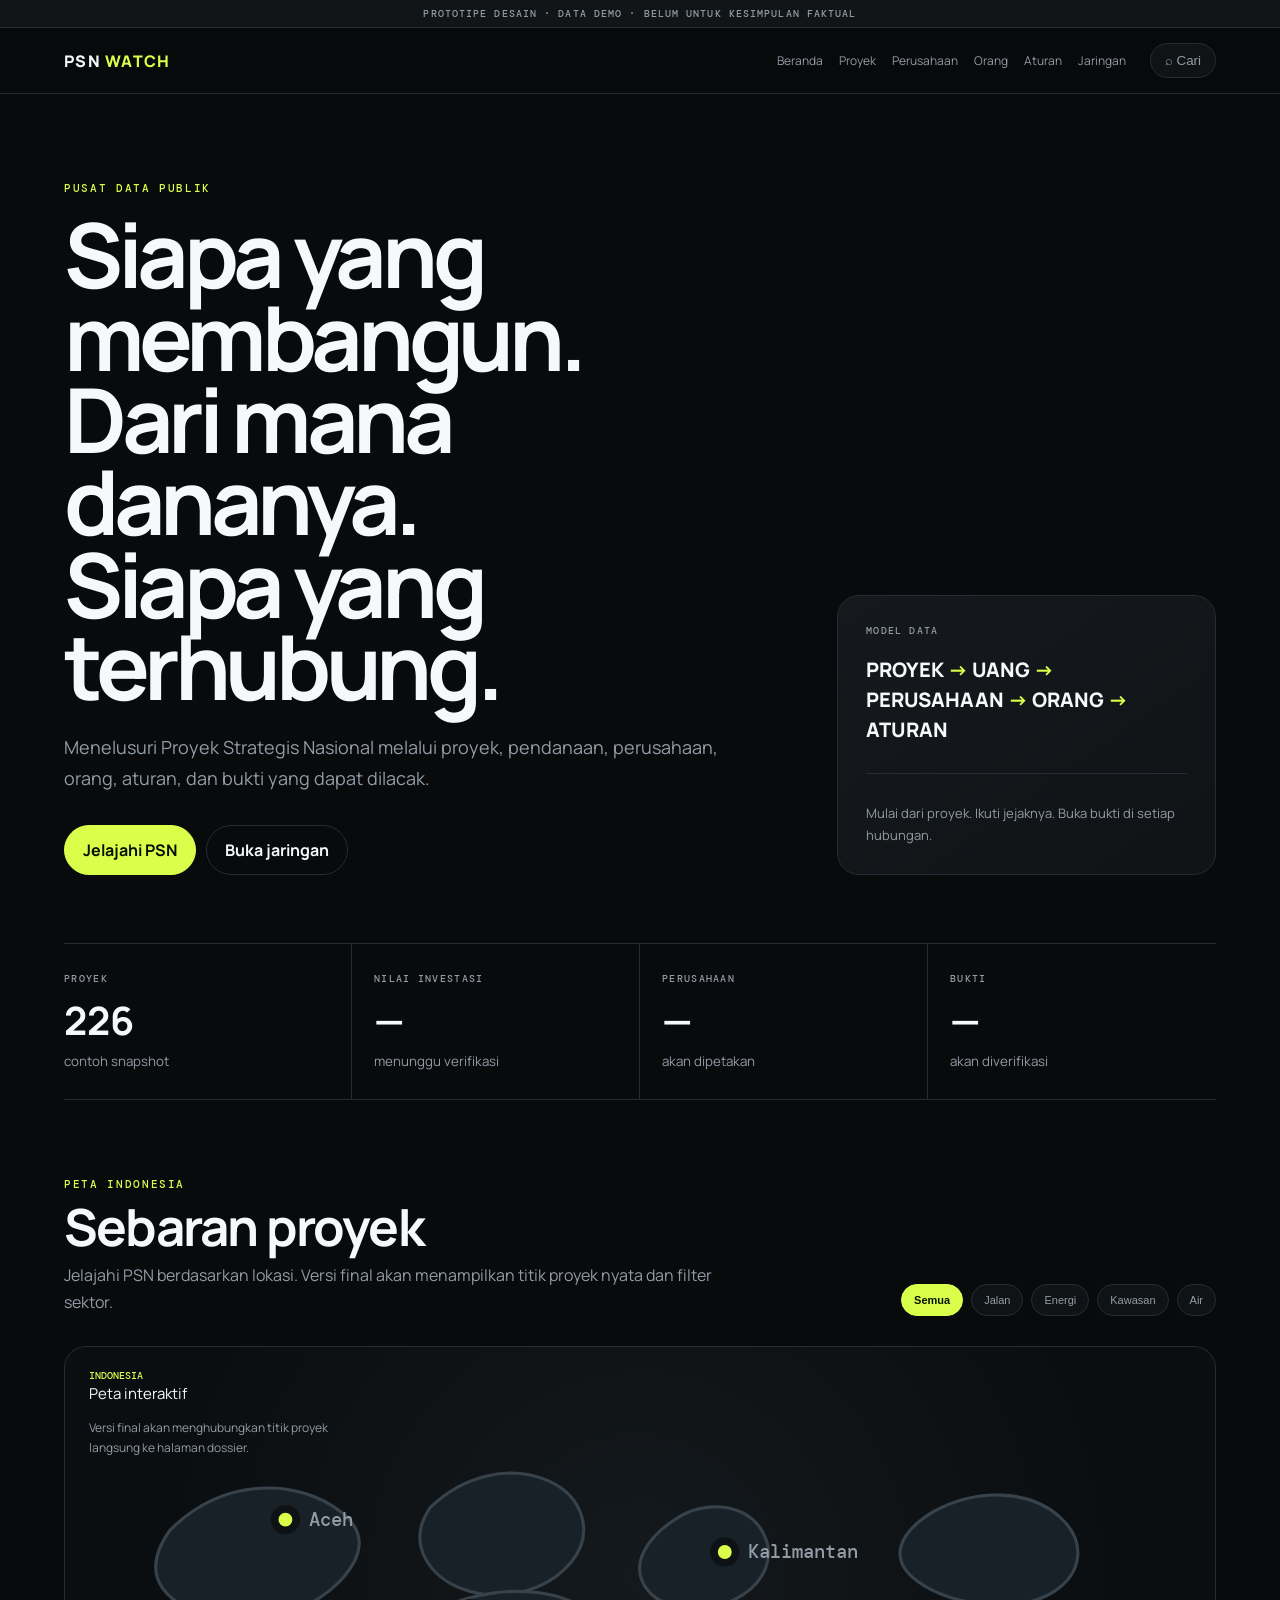
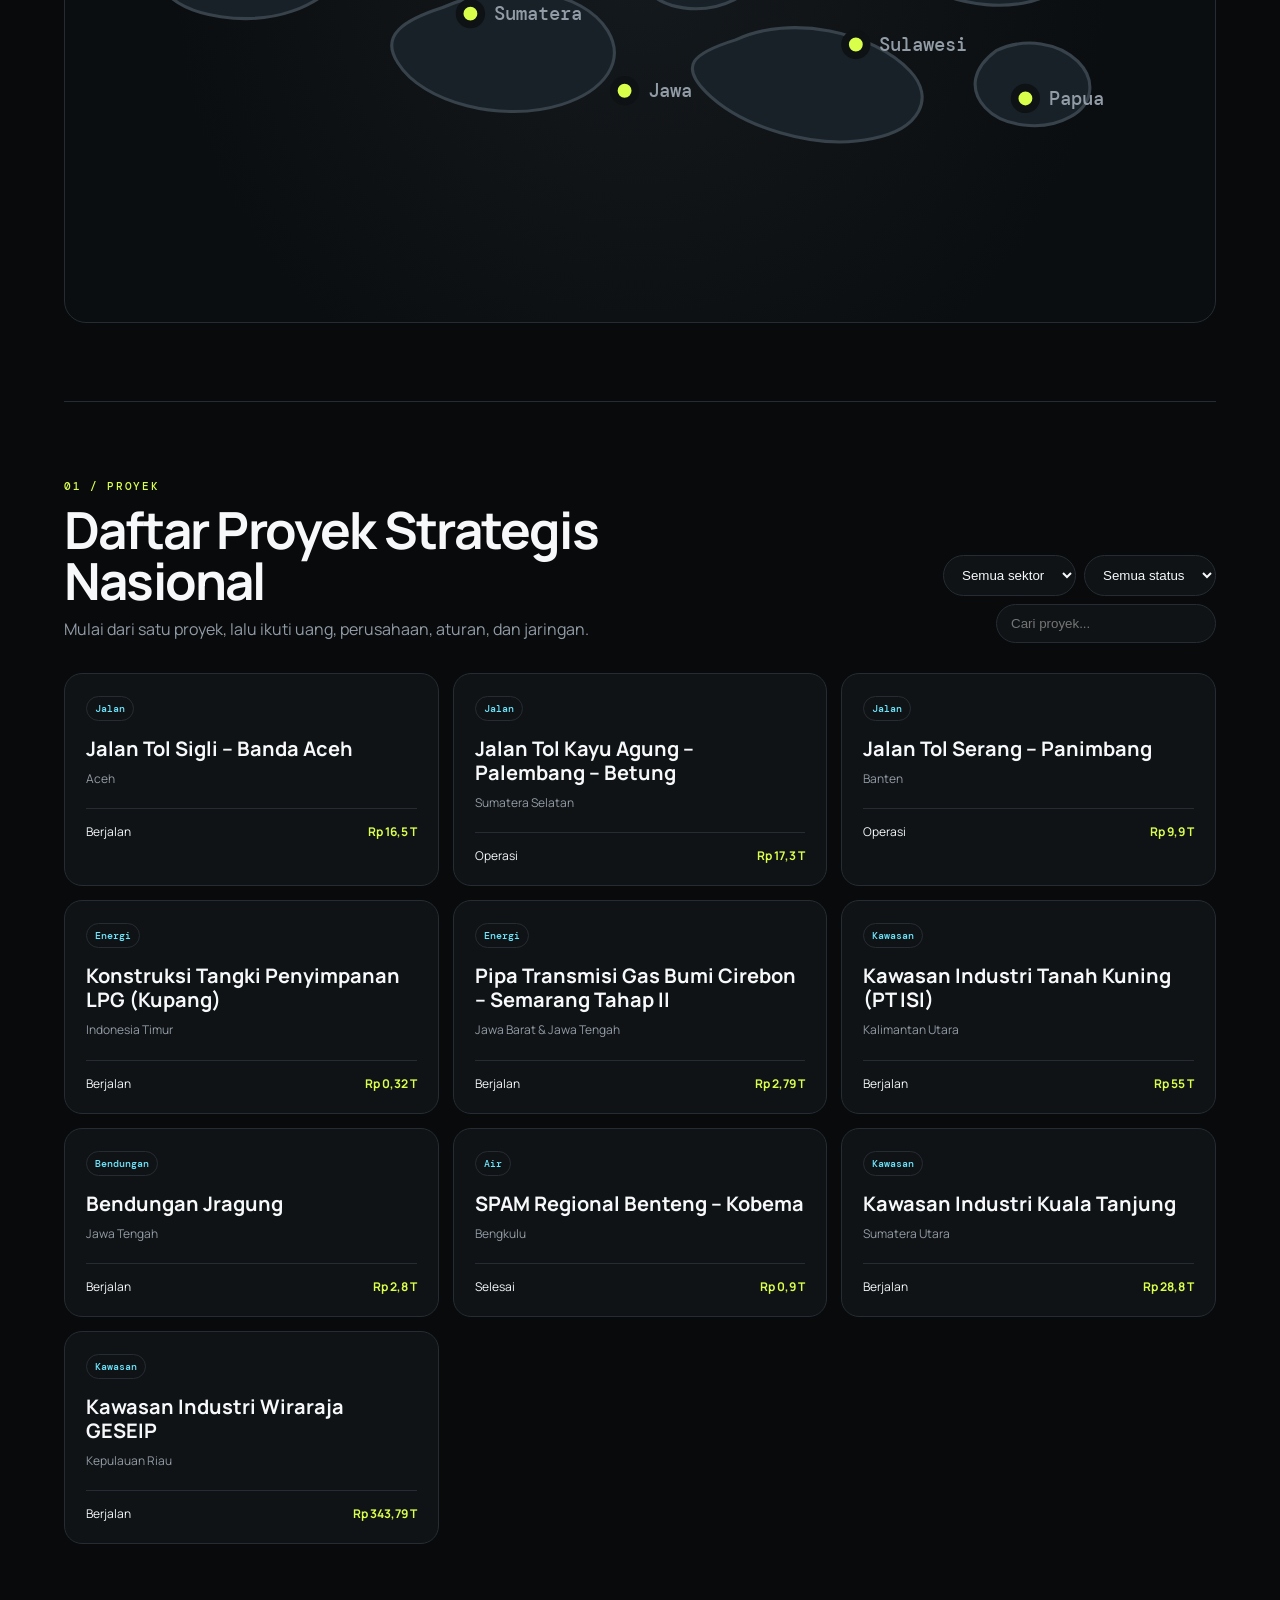
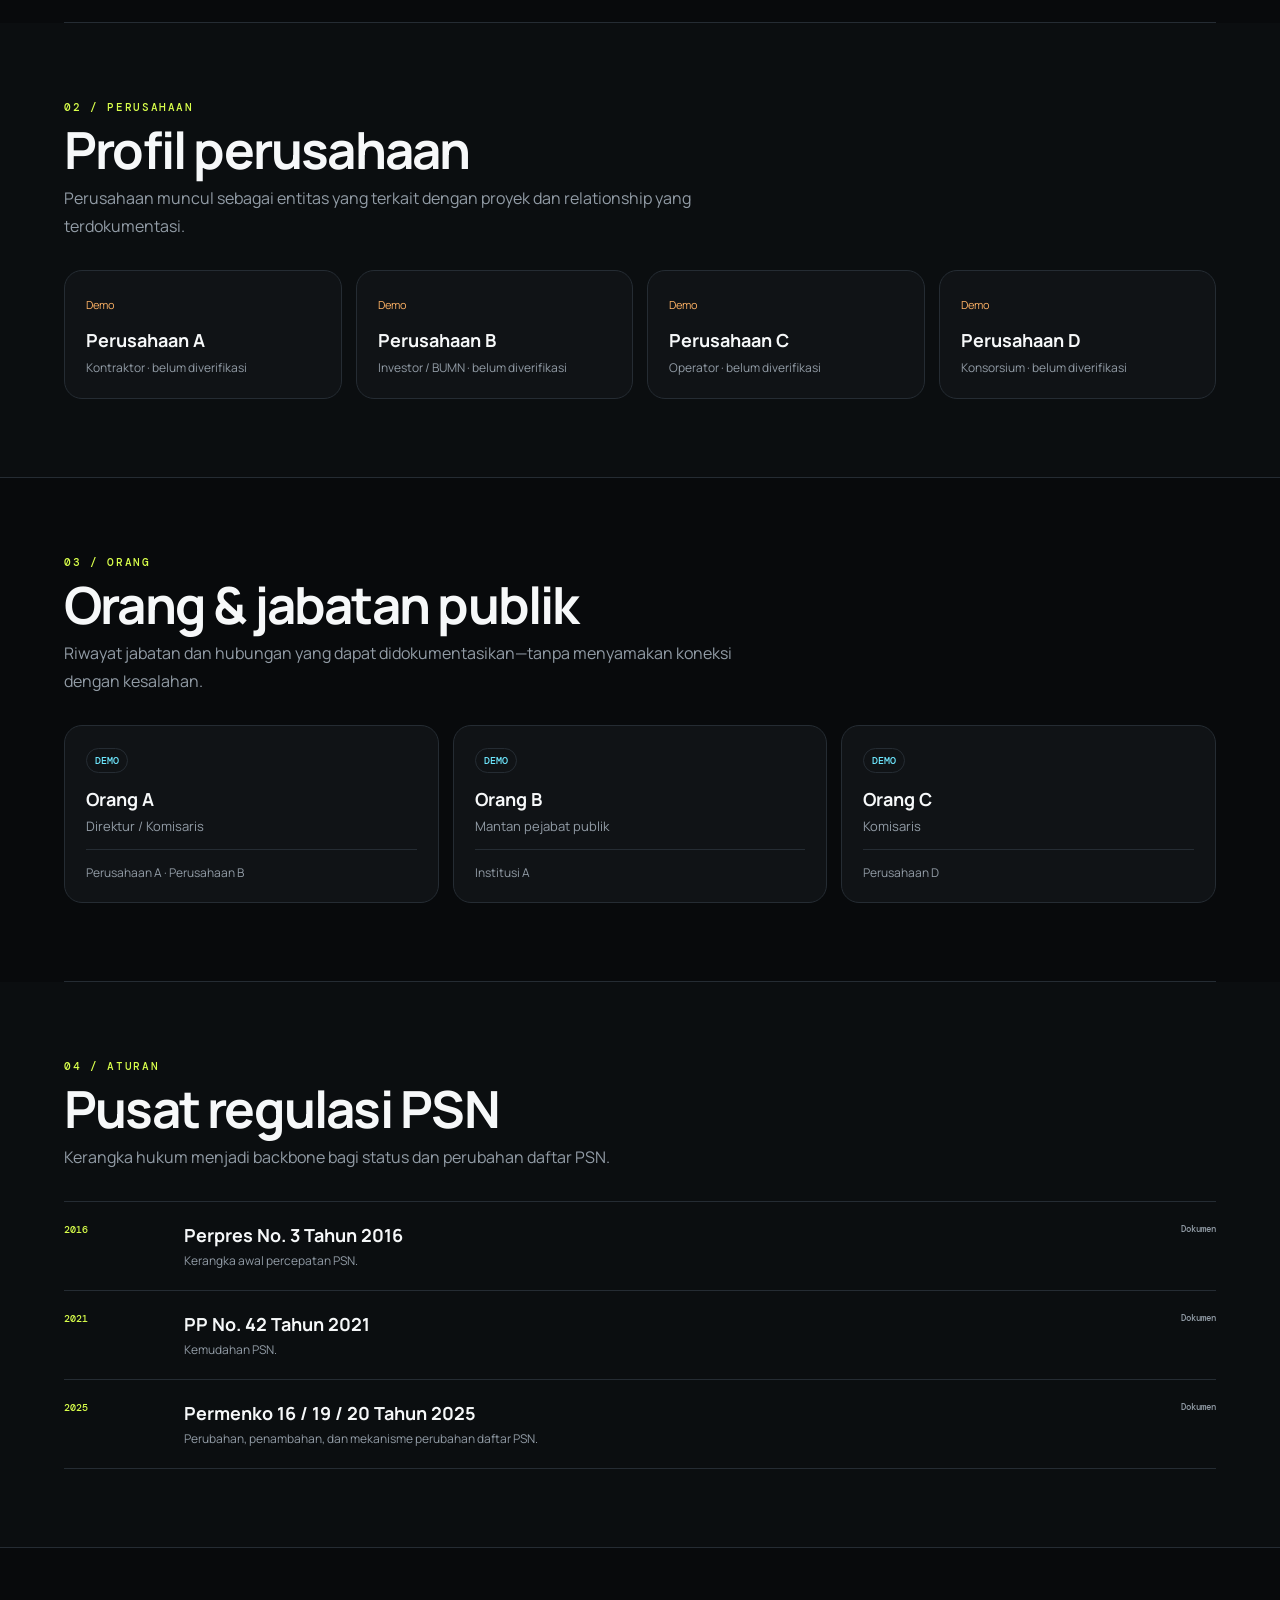
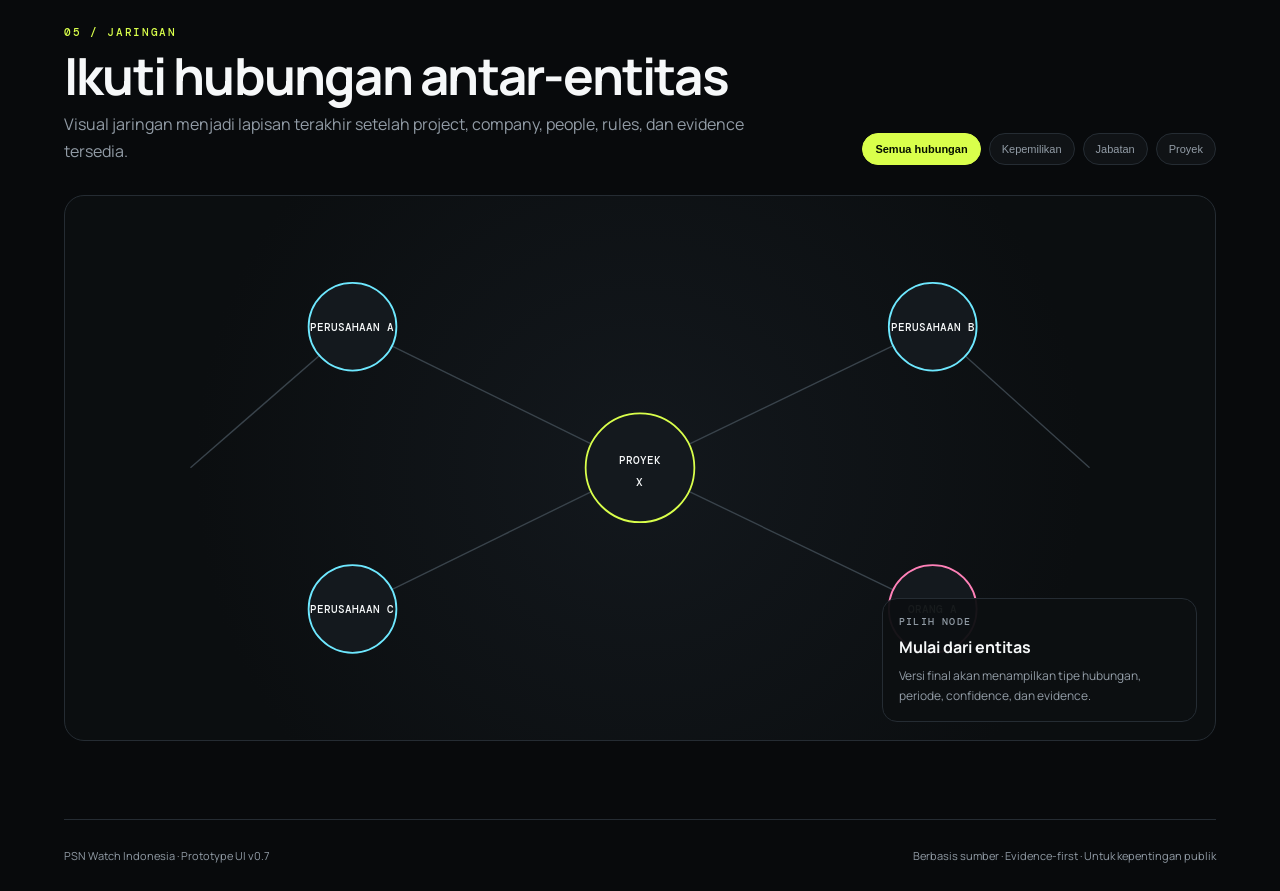
==== commit 786c41a4: "Add files via upload" ====
--- a/index.html
+++ b/index.html
@@ -3,47 +3,100 @@
 <head>
 <meta charset="utf-8"><meta name="viewport" content="width=device-width,initial-scale=1">
 <title>PSN Watch Indonesia</title>
+<meta name="description" content="Pusat data publik untuk menelusuri Proyek Strategis Nasional Indonesia.">
 <link rel="stylesheet" href="styles.css">
 </head>
 <body>
-<div class="demo-bar">DATA-DRIVEN PROTOTYPE · SOURCE-FIRST · DATA DEMO</div>
+<div class="demo-bar">PROTOTIPE DESAIN · DATA DEMO · BELUM UNTUK KESIMPULAN FAKTUAL</div>
 <header class="topbar">
   <a class="brand" href="index.html">PSN <span>WATCH</span></a>
   <nav>
-    <a href="index.html">Beranda</a><a href="#proyek">Proyek</a><a href="#perusahaan">Perusahaan</a>
-    <a href="#orang">Orang</a><a href="#aturan">Aturan</a><a href="jaringan.html">Jaringan</a>
+    <a href="#beranda">Beranda</a><a href="#proyek">Proyek</a><a href="#perusahaan">Perusahaan</a>
+    <a href="#orang">Orang</a><a href="#aturan">Aturan</a><a href="#jaringan">Jaringan</a>
   </nav>
   <button id="searchOpen" class="search-btn">⌕ <span>Cari</span></button>
 </header>
-<main>
-<section class="hero"><div>
-<div class="eyebrow">PUSAT DATA PUBLIK</div>
-<h1>Siapa yang<br>membangun.<br>Dari mana<br>dananya.<br>Siapa yang<br>terhubung.</h1>
-<p>PSN Watch menampilkan data dari file terstruktur. Ketika dataset diperbarui, halaman proyek dapat mengikuti data tanpa mengubah HTML satu per satu.</p>
-<div class="hero-actions"><a class="button primary" href="#proyek">Jelajahi PSN</a><a class="button secondary" href="jaringan.html">Buka jaringan</a></div>
-</div>
-<div class="hero-card"><div class="mini-label">MODEL DATA</div><div class="flow">PROYEK <i>→</i> UANG <i>→</i> PERUSAHAAN <i>→</i> ORANG <i>→</i> ATURAN</div><div class="hero-line"></div><div class="hero-note">Sumber, evidence, relationship, dan observation disimpan terpisah agar histori tidak tertimpa.</div></div>
-</section>
-<section class="stats">
-<div><span>PROYEK</span><strong id="statProjects">—</strong><small>dari projects.csv</small></div>
-<div><span>PROGRAM</span><strong id="statPrograms">—</strong><small>dari programs.csv</small></div>
-<div><span>PERUSAHAAN</span><strong id="statCompanies">—</strong><small>dari companies.csv</small></div>
-<div><span>RELATIONSHIP</span><strong id="statRelations">—</strong><small>dari relationships.csv</small></div>
+
+<main id="beranda">
+<section class="hero">
+  <div class="hero-copy">
+    <div class="eyebrow">PUSAT DATA PUBLIK</div>
+    <h1>Siapa yang<br>membangun.<br>Dari mana dananya.<br>Siapa yang terhubung.</h1>
+    <p>Menelusuri Proyek Strategis Nasional melalui proyek, pendanaan, perusahaan, orang, aturan, dan bukti yang dapat dilacak.</p>
+    <div class="hero-actions"><a class="button primary" href="#proyek">Jelajahi PSN</a><a class="button secondary" href="#jaringan">Buka jaringan</a></div>
+  </div>
+  <div class="hero-card">
+    <div class="mini-label">MODEL DATA</div>
+    <div class="flow">PROYEK <i>→</i> UANG <i>→</i> PERUSAHAAN <i>→</i> ORANG <i>→</i> ATURAN</div>
+    <div class="hero-line"></div>
+    <div class="hero-note">Mulai dari proyek. Ikuti jejaknya. Buka bukti di setiap hubungan.</div>
+  </div>
 </section>
 
-<section class="section" id="proyek"><div class="section-head"><div><div class="eyebrow">01 / PROYEK</div><h2>Daftar Proyek</h2><p>Daftar dibangun dari dataset.</p></div>
-<div class="filters"><select id="sectorFilter"><option value="">Semua sektor</option></select><select id="statusFilter"><option value="">Semua status</option></select><input id="projectSearch" placeholder="Cari proyek atau wilayah…"></div></div>
-<div id="projectGrid" class="project-grid"></div></section>
+<section class="stats">
+  <div><span>PROYEK</span><strong>226</strong><small>contoh snapshot</small></div>
+  <div><span>NILAI INVESTASI</span><strong>—</strong><small>menunggu verifikasi</small></div>
+  <div><span>PERUSAHAAN</span><strong>—</strong><small>akan dipetakan</small></div>
+  <div><span>BUKTI</span><strong>—</strong><small>akan diverifikasi</small></div>
+</section>
 
-<section class="section alt" id="perusahaan"><div class="section-head"><div><div class="eyebrow">02 / PERUSAHAAN</div><h2>Perusahaan</h2><p>Satu entitas perusahaan dipakai ulang di banyak proyek.</p></div></div><div id="companyGrid" class="company-grid"></div></section>
+<section class="section map-section">
+  <div class="section-head"><div><div class="eyebrow">PETA INDONESIA</div><h2>Sebaran proyek</h2><p>Jelajahi PSN berdasarkan lokasi. Versi final akan menampilkan titik proyek nyata dan filter sektor.</p></div>
+  <div class="map-filters"><button class="chip active">Semua</button><button class="chip">Jalan</button><button class="chip">Energi</button><button class="chip">Kawasan</button><button class="chip">Air</button></div></div>
+  <div class="map-card">
+    <div class="map-copy"><div class="map-stat"><b>INDONESIA</b><span>Peta interaktif</span></div><div class="map-hint">Versi final akan menghubungkan titik proyek langsung ke halaman dossier.</div></div>
+    <svg class="map-svg" viewBox="0 0 720 360">
+      <path class="island" d="M55 106c36-36 84-33 111-12 18 14 13 29 2 42-18 20-45 31-80 26-34-5-55-25-33-56z"/>
+      <path class="island" d="M224 91c22-21 52-28 77-17 22 10 30 34 14 53-16 19-46 26-70 17-22-8-37-30-21-53z"/>
+      <path class="island" d="M232 156c43-19 91-11 107 15 12 20-2 39-30 48-38 12-90-1-106-27-12-18 4-28 29-36z"/>
+      <path class="island" d="M381 100c21-15 48-11 58 6 10 17 2 35-18 45-20 10-48 7-58-9-9-15 2-31 18-42z"/>
+      <path class="island" d="M422 177c36-17 89-5 113 20 17 18 6 38-24 44-38 8-86-8-108-30-17-17-10-25 19-34z"/>
+      <path class="island" d="M550 94c29-16 63-14 82 3 18 16 15 37-4 49-22 14-65 10-88-7-19-14-13-31 10-45z"/>
+      <path class="island" d="M591 184c19-9 41-5 53 7 12 12 10 28-5 36-18 10-44 6-55-6-11-12-8-26 7-37z"/>
+      <g class="map-dot"><circle cx="130" cy="99" r="7"/><text x="145" y="103">Aceh</text></g>
+      <g class="map-dot"><circle cx="250" cy="160" r="7"/><text x="265" y="164">Sumatera</text></g>
+      <g class="map-dot"><circle cx="350" cy="210" r="7"/><text x="365" y="214">Jawa</text></g>
+      <g class="map-dot"><circle cx="415" cy="120" r="7"/><text x="430" y="124">Kalimantan</text></g>
+      <g class="map-dot"><circle cx="500" cy="180" r="7"/><text x="515" y="184">Sulawesi</text></g>
+      <g class="map-dot"><circle cx="610" cy="215" r="7"/><text x="625" y="219">Papua</text></g>
+    </svg>
+  </div>
+</section>
 
-<section class="section" id="orang"><div class="section-head"><div><div class="eyebrow">03 / ORANG</div><h2>Orang</h2><p>Jabatan dan periode akan disimpan sebagai data time-aware.</p></div></div><div id="peopleGrid" class="people-grid"></div></section>
+<section class="section" id="proyek">
+  <div class="section-head">
+    <div><div class="eyebrow">01 / PROYEK</div><h2>Daftar Proyek Strategis Nasional</h2><p>Mulai dari satu proyek, lalu ikuti uang, perusahaan, aturan, dan jaringan.</p></div>
+    <div class="filters"><select id="sectorFilter"><option value="">Semua sektor</option><option>Jalan</option><option>Energi</option><option>Kawasan</option><option>Air</option><option>Bendungan</option></select><select id="statusFilter"><option value="">Semua status</option><option>Berjalan</option><option>Operasi</option><option>Selesai</option></select><input id="projectSearch" placeholder="Cari proyek..."></div>
+  </div>
+  <div id="projectGrid" class="project-grid"></div>
+</section>
 
-<section class="section alt" id="aturan"><div class="section-head"><div><div class="eyebrow">04 / ATURAN</div><h2>Aturan & regulasi</h2><p>Regulasi dapat dipakai lintas proyek.</p></div></div><div id="regulationList" class="rule-timeline"></div></section>
+<section class="section alt" id="perusahaan">
+  <div class="section-head"><div><div class="eyebrow">02 / PERUSAHAAN</div><h2>Profil perusahaan</h2><p>Perusahaan muncul sebagai entitas yang terkait dengan proyek dan relationship yang terdokumentasi.</p></div></div>
+  <div class="company-grid"><a class="company-card" href="perusahaan-a.html"><span class="company-type">Demo</span><h3>Perusahaan A</h3><div class="meta">Kontraktor · belum diverifikasi</div></a><a class="company-card" href="perusahaan-a.html"><span class="company-type">Demo</span><h3>Perusahaan B</h3><div class="meta">Investor / BUMN · belum diverifikasi</div></a><a class="company-card" href="perusahaan-a.html"><span class="company-type">Demo</span><h3>Perusahaan C</h3><div class="meta">Operator · belum diverifikasi</div></a><a class="company-card" href="perusahaan-a.html"><span class="company-type">Demo</span><h3>Perusahaan D</h3><div class="meta">Konsorsium · belum diverifikasi</div></a></div>
+</section>
 
-<section class="section"><div class="section-head"><div><div class="eyebrow">05 / JARINGAN</div><h2>Knowledge graph</h2><p>Network 2.0 membaca hubungan dari relationships.csv.</p></div><a class="button primary" href="jaringan.html">Buka Network 2.0</a></div></section>
+<section class="section" id="orang">
+  <div class="section-head"><div><div class="eyebrow">03 / ORANG</div><h2>Orang & jabatan publik</h2><p>Riwayat jabatan dan hubungan yang dapat didokumentasikan—tanpa menyamakan koneksi dengan kesalahan.</p></div></div>
+  <div class="people-grid"><div class="person-card"><span class="tag">DEMO</span><h3>Orang A</h3><div class="role">Direktur / Komisaris</div><div class="linkline">Perusahaan A · Perusahaan B</div></div><div class="person-card"><span class="tag">DEMO</span><h3>Orang B</h3><div class="role">Mantan pejabat publik</div><div class="linkline">Institusi A</div></div><div class="person-card"><span class="tag">DEMO</span><h3>Orang C</h3><div class="role">Komisaris</div><div class="linkline">Perusahaan D</div></div></div>
+</section>
+
+<section class="section alt" id="aturan">
+  <div class="section-head"><div><div class="eyebrow">04 / ATURAN</div><h2>Pusat regulasi PSN</h2><p>Kerangka hukum menjadi backbone bagi status dan perubahan daftar PSN.</p></div></div>
+  <div class="rule-timeline"><div class="rule"><span>2016</span><div><b>Perpres No. 3 Tahun 2016</b><small>Kerangka awal percepatan PSN.</small></div><em>Dokumen</em></div><div class="rule"><span>2021</span><div><b>PP No. 42 Tahun 2021</b><small>Kemudahan PSN.</small></div><em>Dokumen</em></div><div class="rule"><span>2025</span><div><b>Permenko 16 / 19 / 20 Tahun 2025</b><small>Perubahan, penambahan, dan mekanisme perubahan daftar PSN.</small></div><em>Dokumen</em></div></div>
+</section>
+
+<section class="section" id="jaringan">
+  <div class="section-head"><div><div class="eyebrow">05 / JARINGAN</div><h2>Ikuti hubungan antar-entitas</h2><p>Visual jaringan menjadi lapisan terakhir setelah project, company, people, rules, dan evidence tersedia.</p></div><div class="graph-tools"><button class="chip active">Semua hubungan</button><button class="chip">Kepemilikan</button><button class="chip">Jabatan</button><button class="chip">Proyek</button></div></div>
+  <div class="network-canvas"><svg viewBox="0 0 1100 520"><g class="edge-lines"><line x1="550" y1="260" x2="275" y2="125"/><line x1="550" y1="260" x2="830" y2="125"/><line x1="550" y1="260" x2="275" y2="395"/><line x1="550" y1="260" x2="830" y2="395"/><line x1="275" y1="125" x2="120" y2="260"/><line x1="830" y1="125" x2="980" y2="260"/></g>
+    <g class="node project"><circle cx="550" cy="260" r="52"/><text x="550" y="256">PROYEK</text><text x="550" y="277">X</text></g><g class="node company"><circle cx="275" cy="125" r="42"/><text x="275" y="129">PERUSAHAAN A</text></g><g class="node company"><circle cx="830" cy="125" r="42"/><text x="830" y="129">PERUSAHAAN B</text></g><g class="node company"><circle cx="275" cy="395" r="42"/><text x="275" y="399">PERUSAHAAN C</text></g><g class="node person"><circle cx="830" cy="395" r="42"/><text x="830" y="399">ORANG A</text></g>
+  </svg><div class="node-inspector"><div class="mini-label">PILIH NODE</div><b>Mulai dari entitas</b><p>Versi final akan menampilkan tipe hubungan, periode, confidence, dan evidence.</p></div></div>
+</section>
 </main>
-<footer><span>PSN Watch Indonesia · Data-driven prototype</span><span id="loadStatus">Memuat dataset…</span></footer>
-<dialog id="searchDialog"><div class="dialog-inner"><button id="closeSearch" class="close">×</button><div class="eyebrow">PENCARIAN GLOBAL</div><h2>Cari di dataset</h2><input id="globalSearch" class="global-search" placeholder="Proyek, perusahaan, orang, aturan…"><div id="searchResults" class="results"></div></div></dialog>
+
+<footer><span>PSN Watch Indonesia · Prototype UI v0.7</span><span>Berbasis sumber · Evidence-first · Untuk kepentingan publik</span></footer>
+
+<dialog id="searchDialog"><div class="dialog-inner"><button id="closeSearch" class="close">×</button><div class="eyebrow">PENCARIAN GLOBAL</div><h2>Cari di PSN Watch</h2><input id="globalSearch" class="global-search" placeholder="Proyek, perusahaan, orang, aturan..."><div id="searchResults" class="results"></div></div></dialog>
 <script src="app.js"></script>
-</body></html>+</body>
+</html>
--- a/styles.css
+++ b/styles.css
@@ -1,11 +1,25 @@
 @import url('https://fonts.googleapis.com/css2?family=DM+Mono:wght@400;500&family=Manrope:wght@400;500;600;700;800&display=swap');
 :root{--bg:#080a0c;--panel:#101316;--panel2:#15191d;--text:#f6f8f9;--muted:#929ca6;--line:#252c33;--accent:#d9ff4b;--cyan:#6ee8ff;--orange:#ffb365;--pink:#ff81b8;--purple:#a897ff}
-*{box-sizing:border-box}html{scroll-behavior:smooth}body{margin:0;background:var(--bg);color:var(--text);font-family:Manrope,system-ui,sans-serif}
-.demo-bar{text-align:center;padding:7px 12px;background:#111518;color:var(--muted);font:500 10px "DM Mono",monospace;letter-spacing:.1em;border-bottom:1px solid var(--line)}
-a{color:inherit;text-decoration:none}.topbar{position:sticky;top:0;z-index:30;display:flex;align-items:center;gap:24px;padding:15px 5vw;border-bottom:1px solid var(--line);background:rgba(8,10,12,.95);backdrop-filter:blur(12px)}.brand{font-weight:800;letter-spacing:.08em;margin-right:auto}.brand span{color:var(--accent)}nav{display:flex;gap:16px;color:var(--muted);font-size:12px}nav a:hover{color:var(--text)}.search-btn{background:var(--panel);border:1px solid var(--line);color:var(--muted);border-radius:999px;padding:9px 14px;cursor:pointer}
-main{max-width:1380px;margin:0 auto;padding:0 5vw}.hero{display:grid;grid-template-columns:1.3fr .7fr;gap:70px;padding:88px 0 68px;border-bottom:1px solid var(--line)}.eyebrow,.section-label,.mini-label{font:500 11px/1.2 "DM Mono",monospace;letter-spacing:.15em;color:var(--accent);text-transform:uppercase}.hero h1{font-size:clamp(48px,7vw,94px);line-height:.92;letter-spacing:-.06em;margin:18px 0 24px}.hero p{max-width:780px;color:var(--muted);font-size:18px;line-height:1.75}.hero-actions{display:flex;gap:10px;margin-top:30px}.button{display:inline-flex;padding:13px 18px;border:1px solid var(--line);border-radius:999px;font-weight:700}.button.primary{background:var(--accent);color:#071000;border-color:var(--accent)}.hero-card{align-self:end;background:linear-gradient(145deg,var(--panel2),var(--panel));border:1px solid var(--line);border-radius:22px;padding:28px}.flow{font-size:20px;font-weight:800;line-height:1.5;margin-top:18px}.flow i{color:var(--accent);font-style:normal}.hero-line{height:1px;background:var(--line);margin:28px 0}.hero-note{color:var(--muted);font-size:13px;line-height:1.7}
+*{box-sizing:border-box}html{scroll-behavior:smooth}body{margin:0;background:var(--bg);color:var(--text);font-family:Manrope,system-ui,sans-serif}.demo-bar{text-align:center;padding:7px 12px;background:#111518;color:var(--muted);font:500 10px "DM Mono",monospace;letter-spacing:.11em;border-bottom:1px solid var(--line)}
+a{color:inherit;text-decoration:none}.topbar{position:sticky;top:0;z-index:50;display:flex;align-items:center;gap:24px;padding:15px 5vw;border-bottom:1px solid var(--line);background:rgba(8,10,12,.95);backdrop-filter:blur(12px)}.brand{font-weight:800;letter-spacing:.08em;margin-right:auto}.brand span{color:var(--accent)}nav{display:flex;gap:16px;color:var(--muted);font-size:12px}nav a:hover{color:var(--text)}.search-btn{background:var(--panel);border:1px solid var(--line);color:var(--muted);border-radius:999px;padding:9px 14px;cursor:pointer}.back-link{font-size:12px;color:var(--muted)}.back-link:hover{color:var(--text)}
+main{max-width:1380px;margin:0 auto;padding:0 5vw}.hero{display:grid;grid-template-columns:1.3fr .7fr;gap:70px;padding:88px 0 68px;border-bottom:1px solid var(--line)}.eyebrow,.section-label{font:500 11px/1.2 "DM Mono",monospace;letter-spacing:.15em;color:var(--accent);text-transform:uppercase}.hero h1{font-size:clamp(48px,7vw,94px);line-height:.92;letter-spacing:-.06em;margin:18px 0 24px}.hero-copy>p{max-width:780px;color:var(--muted);font-size:18px;line-height:1.75}.hero-actions{display:flex;gap:10px;margin-top:30px}.button{display:inline-flex;padding:13px 18px;border:1px solid var(--line);border-radius:999px;font-weight:700}.button.primary{background:var(--accent);color:#071000;border-color:var(--accent)}.button.secondary:hover{border-color:#4c565f}
+.hero-card,.map-card{background:linear-gradient(145deg,var(--panel2),var(--panel));border:1px solid var(--line);border-radius:22px}.hero-card{align-self:end;padding:28px}.mini-label{font:500 10px "DM Mono",monospace;letter-spacing:.12em;color:var(--muted)}.flow{font-size:20px;font-weight:800;line-height:1.5;margin-top:18px}.flow i{color:var(--accent);font-style:normal}.hero-line{height:1px;background:var(--line);margin:28px 0}.hero-note{color:var(--muted);font-size:13px;line-height:1.7}
 .stats{display:grid;grid-template-columns:repeat(4,1fr);border-bottom:1px solid var(--line)}.stats>div{padding:28px 22px 28px 0;border-right:1px solid var(--line)}.stats>div:not(:first-child){padding-left:22px}.stats>div:last-child{border-right:0}.stats span{display:block;font:500 10px "DM Mono",monospace;color:var(--muted);letter-spacing:.13em}.stats strong{display:block;font-size:39px;margin:8px 0 2px}.stats small{color:var(--muted)}
-.section{padding:78px 0;border-bottom:1px solid var(--line)}.section.alt{margin-left:-5vw;margin-right:-5vw;padding-left:5vw;padding-right:5vw;background:#0b0e10}.section-head{display:flex;align-items:end;justify-content:space-between;gap:30px;margin-bottom:30px}.section-head h2{font-size:clamp(34px,4vw,56px);line-height:1;letter-spacing:-.035em;margin:10px 0}.section-head p{max-width:680px;color:var(--muted);line-height:1.7;margin:0}.filters{display:flex;gap:8px;flex-wrap:wrap;justify-content:flex-end}.filters select,.filters input{background:var(--panel);color:var(--text);border:1px solid var(--line);border-radius:999px;padding:11px 14px;outline:none}.filters input{min-width:230px}.project-grid{display:grid;grid-template-columns:repeat(3,1fr);gap:14px}.project-card,.company-card,.person-card{background:var(--panel);border:1px solid var(--line);border-radius:18px;padding:21px;transition:.18s}.project-card:hover,.company-card:hover,.person-card:hover{transform:translateY(-3px);border-color:#4a555d}.tag{display:inline-block;padding:5px 8px;border:1px solid var(--line);border-radius:999px;color:var(--cyan);font:500 10px "DM Mono",monospace}.project-card h3{font-size:20px;line-height:1.2;margin:16px 0 8px}.meta{color:var(--muted);font-size:12px;line-height:1.6}.card-bottom{display:flex;justify-content:space-between;margin-top:20px;padding-top:14px;border-top:1px solid var(--line);font-size:12px}.card-bottom b{color:var(--accent)}.company-grid{display:grid;grid-template-columns:repeat(4,1fr);gap:14px}.company-type{color:var(--orange);font-size:10px}.company-card h3,.person-card h3{font-size:18px;margin:14px 0 6px}.people-grid{display:grid;grid-template-columns:repeat(3,1fr);gap:14px}.role{color:var(--muted);font-size:13px}.linkline{margin-top:14px;padding-top:14px;border-top:1px solid var(--line);color:var(--muted);font-size:12px}.rule-timeline{border-top:1px solid var(--line)}.rule{display:grid;grid-template-columns:95px 1fr auto;gap:20px;padding:20px 0;border-bottom:1px solid var(--line)}.rule>span{color:var(--accent);font:500 10px "DM Mono",monospace}.rule b{font-size:15px}.rule small{display:block;color:var(--muted);font-size:11px;margin-top:5px}.rule em{font:500 9px "DM Mono",monospace;color:var(--muted);font-style:normal}
-footer{display:flex;justify-content:space-between;gap:20px;padding:28px 5vw;color:var(--muted);font-size:11px}.global-search{width:100%;background:var(--panel2);border:1px solid var(--line);color:var(--text);padding:15px;border-radius:12px;font-size:16px;outline:none}.results{margin-top:15px;max-height:400px;overflow:auto}.result{display:block;padding:13px;border-bottom:1px solid var(--line)}.result:hover{background:var(--panel2)}.result span{font-size:11px;color:var(--muted);display:block}.result b{display:block;margin:3px 0}.dialog-inner{padding:30px;position:relative}.close{position:absolute;right:17px;top:10px;background:none;border:0;color:var(--muted);font-size:30px;cursor:pointer}dialog{width:min(720px,92vw);border:1px solid var(--line);border-radius:20px;background:var(--panel);color:var(--text);padding:0}dialog::backdrop{background:rgba(0,0,0,.78)}
-@media(max-width:1050px){nav{display:none}.hero{grid-template-columns:1fr}.project-grid{grid-template-columns:repeat(2,1fr)}.company-grid{grid-template-columns:repeat(2,1fr)}}
-@media(max-width:700px){.topbar{padding:14px 4vw}.stats{grid-template-columns:1fr 1fr}.stats>div{padding:20px 14px 20px 0}.stats>div:not(:first-child){padding-left:14px}.section-head{align-items:stretch;flex-direction:column}.filters{justify-content:flex-start}.project-grid,.company-grid,.people-grid{grid-template-columns:1fr}.rule{grid-template-columns:70px 1fr}.rule em{display:none}.hero h1{font-size:56px}footer{flex-direction:column}}
+.section{padding:78px 0;border-bottom:1px solid var(--line)}.section.alt{margin-left:-5vw;margin-right:-5vw;padding-left:5vw;padding-right:5vw;background:#0b0e10}.section-head{display:flex;align-items:end;justify-content:space-between;gap:30px;margin-bottom:30px}.section-head h2,.wide-block h2{font-size:clamp(34px,4vw,56px);line-height:1;letter-spacing:-.035em;margin:10px 0}.section-head p{max-width:680px;color:var(--muted);line-height:1.7;margin:0}
+.map-filters,.filters,.graph-tools{display:flex;gap:8px;flex-wrap:wrap;justify-content:flex-end}.chip{background:var(--panel);color:var(--muted);border:1px solid var(--line);border-radius:999px;padding:9px 12px;font-size:11px;cursor:pointer}.chip.active{background:var(--accent);border-color:var(--accent);color:#061000;font-weight:700}.map-card{min-height:370px;position:relative;overflow:hidden;background:radial-gradient(circle at 50% 40%,#14191d,#0b0e10 70%)}.map-copy{position:absolute;left:24px;top:22px;z-index:2}.map-stat b{display:block;color:var(--accent);font:500 10px "DM Mono",monospace}.map-stat span{font-size:15px}.map-hint{max-width:290px;margin-top:14px;color:var(--muted);font-size:12px;line-height:1.6}.map-svg{display:block;width:100%;height:auto;padding:20px 20px 0}.island{fill:#182127;stroke:#37424b;stroke-width:2}.map-dot circle{fill:var(--accent);stroke:#0e1215;stroke-width:5}.map-dot text{fill:var(--muted);font:500 12px "DM Mono",monospace}
+.filters select,.filters input{background:var(--panel);color:var(--text);border:1px solid var(--line);border-radius:999px;padding:11px 14px;outline:none}.filters input{min-width:220px}.project-grid{display:grid;grid-template-columns:repeat(3,1fr);gap:14px}.project-card,.company-card,.person-card{background:var(--panel);border:1px solid var(--line);border-radius:18px;padding:21px;transition:.18s}.project-card:hover,.company-card:hover,.person-card:hover{transform:translateY(-3px);border-color:#4a555d}.tag{display:inline-block;padding:5px 8px;border:1px solid var(--line);border-radius:999px;color:var(--cyan);font:500 10px "DM Mono",monospace}.project-card h3{font-size:20px;line-height:1.2;margin:16px 0 8px}.meta{color:var(--muted);font-size:12px;line-height:1.6}.card-bottom{display:flex;justify-content:space-between;margin-top:20px;padding-top:14px;border-top:1px solid var(--line);font-size:12px}.card-bottom b{color:var(--accent)}
+.company-grid{display:grid;grid-template-columns:repeat(4,1fr);gap:14px}.company-type{font-size:11px;color:var(--orange)}.company-card h3,.person-card h3{font-size:18px;margin:14px 0 6px}.people-grid{display:grid;grid-template-columns:repeat(3,1fr);gap:14px}.role{color:var(--muted);font-size:13px}.linkline{margin-top:14px;padding-top:14px;border-top:1px solid var(--line);color:var(--muted);font-size:12px}
+.rule-timeline,.law-list{border-top:1px solid var(--line)}.rule,.law-list article{display:grid;grid-template-columns:100px 1fr auto;gap:20px;padding:21px 0;border-bottom:1px solid var(--line);align-items:start}.rule>span,.law-list article>span{color:var(--accent);font:500 10px "DM Mono",monospace}.rule b,.law-list b{display:block;font-size:18px}.rule small,.law-list p{color:var(--muted);display:block;margin-top:5px;font-size:12px}.rule em,.law-list em{font:500 9px "DM Mono",monospace;color:var(--muted);font-style:normal}
+.network-canvas{position:relative;background:radial-gradient(circle at center,#13181d,#0b0e10 70%);border:1px solid var(--line);border-radius:20px;overflow:hidden}.network-canvas svg{display:block;width:100%;height:auto}.edge-lines line{stroke:#39434b;stroke-width:1.3}.node circle{fill:#14191e;stroke-width:1.7}.node.project circle{stroke:var(--accent)}.node.company circle{stroke:var(--cyan)}.node.person circle{stroke:var(--pink)}.node text{fill:var(--text);font:500 11px "DM Mono",monospace;text-anchor:middle}.node-inspector{position:absolute;right:18px;bottom:18px;width:315px;background:rgba(12,15,17,.95);border:1px solid var(--line);border-radius:15px;padding:16px}.node-inspector b{display:block;margin-top:8px}.node-inspector p{color:var(--muted);font-size:12px;line-height:1.6;margin:8px 0 0}
+footer{display:flex;justify-content:space-between;gap:20px;padding:28px 5vw;color:var(--muted);font-size:11px}
+dialog{width:min(720px,92vw);border:1px solid var(--line);border-radius:20px;background:var(--panel);color:var(--text);padding:0;box-shadow:0 25px 100px rgba(0,0,0,.72)}dialog::backdrop{background:rgba(0,0,0,.78)}.dialog-inner{padding:30px;position:relative}.close{position:absolute;right:17px;top:10px;background:none;border:0;color:var(--muted);font-size:30px;cursor:pointer}.global-search{width:100%;background:var(--panel2);border:1px solid var(--line);color:var(--text);padding:15px;border-radius:12px;font-size:16px;outline:none}.results{margin-top:15px;max-height:400px;overflow:auto}.result{display:block;padding:13px;border-bottom:1px solid var(--line)}.result:hover{background:var(--panel2)}.result span{font-size:11px;color:var(--muted);display:block}.result b{display:block;margin:3px 0;color:var(--text)}
+/* Detail */
+.page{max-width:1280px}.breadcrumbs{display:flex;gap:9px;align-items:center;padding:24px 0;color:var(--muted);font-size:11px}.breadcrumbs b{color:var(--text);font-weight:500}.project-hero{display:grid;grid-template-columns:1.35fr .65fr;gap:40px;padding:42px 0 50px;border-bottom:1px solid var(--line)}.project-hero h1{font-size:clamp(48px,7vw,86px);line-height:.92;letter-spacing:-.055em;margin:16px 0 22px}.project-hero-main>p{max-width:720px;color:var(--muted);line-height:1.75;font-size:15px}.status-row{display:flex;gap:8px;flex-wrap:wrap}.status,.verified-badge{padding:6px 9px;border:1px solid var(--line);border-radius:999px;font:500 10px "DM Mono",monospace}.status{color:var(--cyan)}.verified-badge{color:var(--orange)}.hero-side{align-self:end}.hero-value{background:var(--panel);border:1px solid var(--line);padding:22px;border-radius:17px}.hero-value small,.hero-mini-grid small{display:block;color:var(--muted);font:500 9px "DM Mono",monospace}.hero-value strong{display:block;font-size:36px;margin:6px 0}.hero-value span{color:var(--muted);font-size:12px}.hero-mini-grid{display:grid;grid-template-columns:1fr 1fr;gap:1px;margin-top:10px;background:var(--line);border:1px solid var(--line);border-radius:15px;overflow:hidden}.hero-mini-grid div{background:var(--panel);padding:13px}.hero-mini-grid b{display:block;margin-top:5px;font-size:12px}.project-tabs{position:sticky;top:55px;z-index:15;display:flex;gap:7px;overflow:auto;padding:13px 0;background:rgba(8,10,12,.94);border-bottom:1px solid var(--line);backdrop-filter:blur(10px)}.project-tabs a{padding:8px 11px;border:1px solid var(--line);border-radius:999px;color:var(--muted);font-size:11px;white-space:nowrap}.project-tabs a:hover,.project-tabs a.active{background:var(--accent);border-color:var(--accent);color:#071000;font-weight:700}
+.content-grid{display:grid;grid-template-columns:1.3fr .7fr;gap:70px;padding:70px 0;border-bottom:1px solid var(--line)}.block{margin-bottom:42px}.block h2,.wide-block h2{font-size:clamp(29px,4vw,49px);line-height:1;letter-spacing:-.035em;margin:10px 0 17px}.compact{border:1px solid var(--line);background:var(--panel);border-radius:17px;padding:20px}.fact{padding:15px 0;border-bottom:1px solid var(--line)}.fact:last-child{border-bottom:0}.fact small{display:block;color:var(--muted);font:500 9px "DM Mono",monospace}.fact b{display:block;margin-top:5px;font-size:13px}.evidence-meter{height:7px;background:#20262b;border-radius:999px;overflow:hidden;margin-top:20px}.evidence-meter span{display:block;height:100%;background:var(--accent)}.meter-row{display:flex;justify-content:space-between;align-items:center;margin-top:9px}.meter-row b{font-size:12px}.meter-row small{color:var(--muted);font-size:10px}.tiny{font-size:11px}.changes{border-top:1px solid var(--line)}.changes article{padding:17px 0;border-bottom:1px solid var(--line)}.date{font:500 10px "DM Mono",monospace;color:var(--accent);margin-bottom:8px}.changes b{font-size:14px}.changes p{margin:6px 0 0;color:var(--muted);font-size:12px}.wide-block{padding:72px 0;border-bottom:1px solid var(--line)}.two-col{display:grid;grid-template-columns:1fr 1fr;gap:50px}.timeline{border-top:1px solid var(--line);margin-top:26px}.timeline article{display:grid;grid-template-columns:95px 1fr;gap:20px;padding:20px 0;border-bottom:1px solid var(--line)}.timeline article>span{color:var(--accent);font:500 11px "DM Mono",monospace}.timeline b{font-size:15px}.timeline p{color:var(--muted);font-size:12px;margin:6px 0 0}.funding-card{border:1px solid var(--line);background:var(--panel);border-radius:17px;padding:23px}.funding-row{display:grid;grid-template-columns:110px 1fr 80px;align-items:center;gap:11px;margin:18px 0;font-size:11px}.funding-row span{color:var(--muted)}.funding-row i{height:6px;background:var(--accent);border-radius:99px}.funding-row b{color:var(--orange);font:500 9px "DM Mono",monospace}.small-note{padding-top:15px;border-top:1px solid var(--line);color:var(--muted);font-size:10px}.entity-grid{display:grid;grid-template-columns:repeat(3,1fr);gap:12px;margin-top:24px}.entity{border:1px solid var(--line);background:var(--panel);border-radius:16px;padding:19px}.entity>span{color:var(--orange);font:500 9px "DM Mono",monospace}.entity h3{font-size:18px;margin:13px 0 5px}.entity p{color:var(--muted);font-size:12px;margin:0}.entity>b{display:block;margin-top:18px;padding-top:13px;border-top:1px solid var(--line);font:500 10px "DM Mono",monospace;color:var(--muted)}.doc-table{margin-top:24px;border-top:1px solid var(--line)}.doc-row{display:grid;grid-template-columns:1fr 2.2fr 1fr .7fr;gap:15px;padding:15px 0;border-bottom:1px solid var(--line);font-size:11px}.doc-row.head{font:500 9px "DM Mono",monospace;color:var(--muted)}.doc-row b{font-size:12px}.doc-row em{font:500 9px "DM Mono",monospace;color:var(--cyan);font-style:normal}.network-mini{margin-top:24px;position:relative;background:radial-gradient(circle at center,#13181d,#0b0e10 72%);border:1px solid var(--line);border-radius:18px;overflow:hidden}.network-mini svg{width:100%;display:block}.network-mini line{stroke:#3b464f;stroke-width:1.5}.network-mini .n{fill:#141a1f;stroke-width:2}.network-mini .project{stroke:var(--accent)}.network-mini .company{stroke:var(--cyan)}.network-mini .person{stroke:var(--pink)}.network-mini text{fill:var(--text);text-anchor:middle;font:500 10px "DM Mono",monospace}.network-caption{border-top:1px solid var(--line);padding:14px;color:var(--muted);font-size:11px}
+@media(max-width:1100px){nav{display:none}.hero,.project-hero,.content-grid,.two-col{grid-template-columns:1fr}.project-grid{grid-template-columns:repeat(2,1fr)}.company-grid{grid-template-columns:repeat(2,1fr)}}
+@media(max-width:700px){.topbar{padding:14px 4vw}.stats{grid-template-columns:1fr 1fr}.stats>div{padding:20px 14px 20px 0}.stats>div:not(:first-child){padding-left:14px}.section-head{align-items:stretch;flex-direction:column}.filters,.map-filters,.graph-tools{justify-content:flex-start}.project-grid,.people-grid,.company-grid,.entity-grid{grid-template-columns:1fr}.map-card{min-height:300px;overflow:auto}.map-svg{min-width:700px}.network-canvas{overflow:auto}.network-canvas svg{min-width:850px}.node-inspector{position:relative;width:auto;right:auto;bottom:auto;margin:14px}.rule,.law-list article{grid-template-columns:70px 1fr}.rule em,.law-list em{display:none}.doc-row{grid-template-columns:1fr 1.6fr .7fr}.doc-row span:last-of-type,.doc-row em{display:none}.timeline article{grid-template-columns:65px 1fr}footer{flex-direction:column}.detail-grid{grid-template-columns:1fr}.project-tabs{top:52px}}
+
+.company-card{display:block}.company-card:hover{color:inherit}
+
+.entity{display:block;color:inherit;text-decoration:none}
+.entity:hover{color:inherit}
